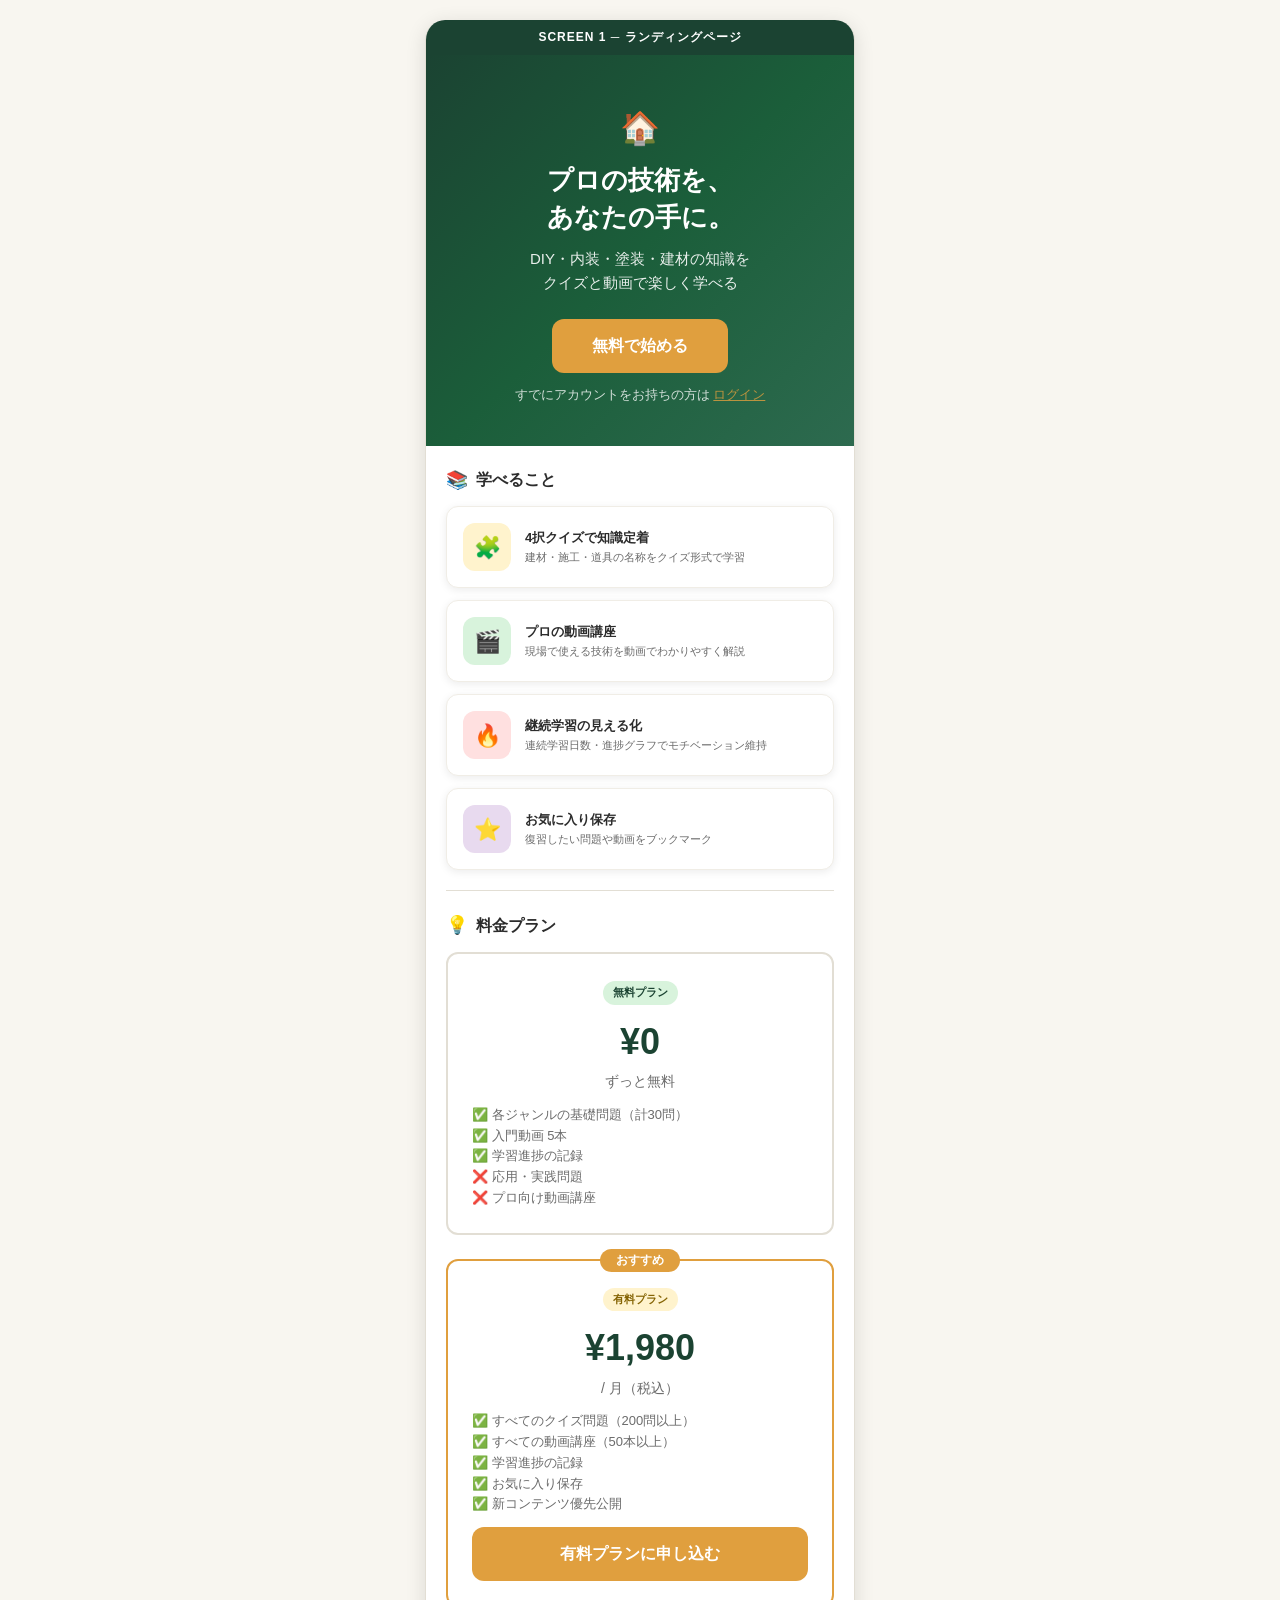
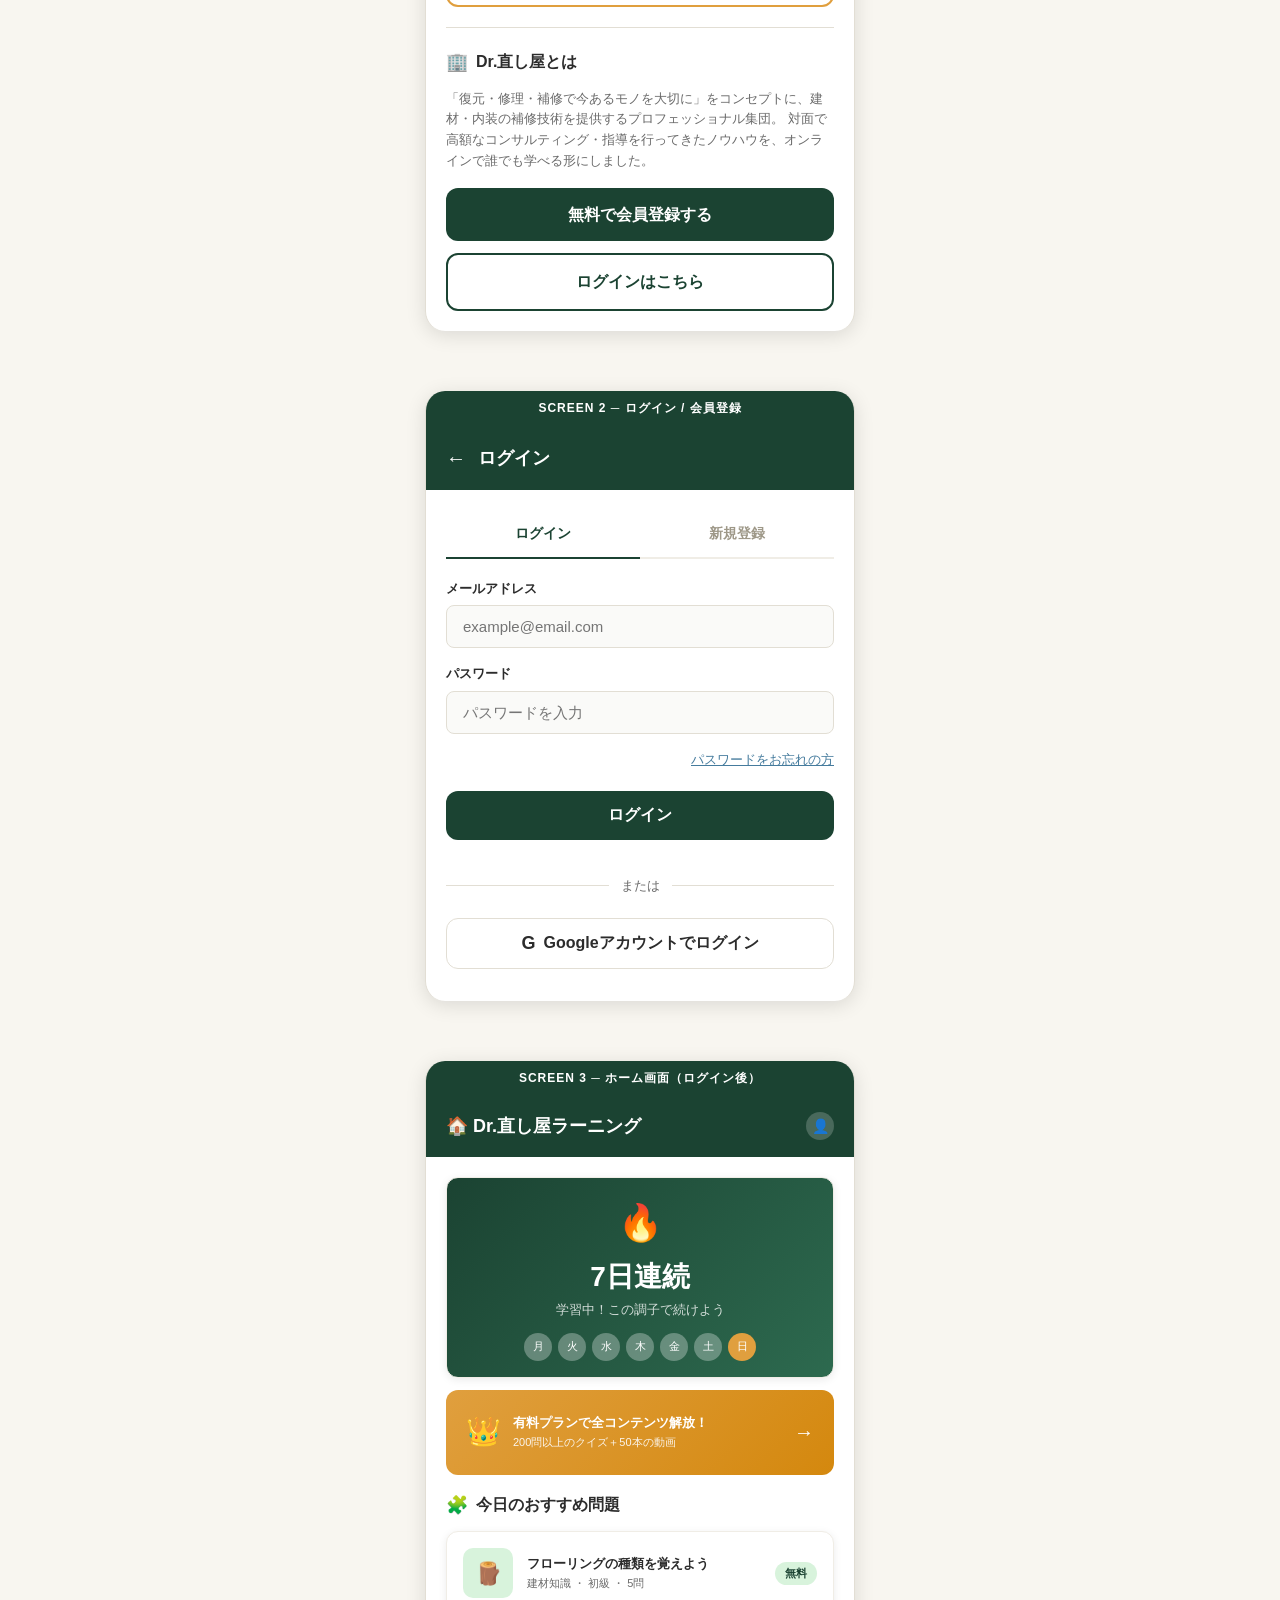
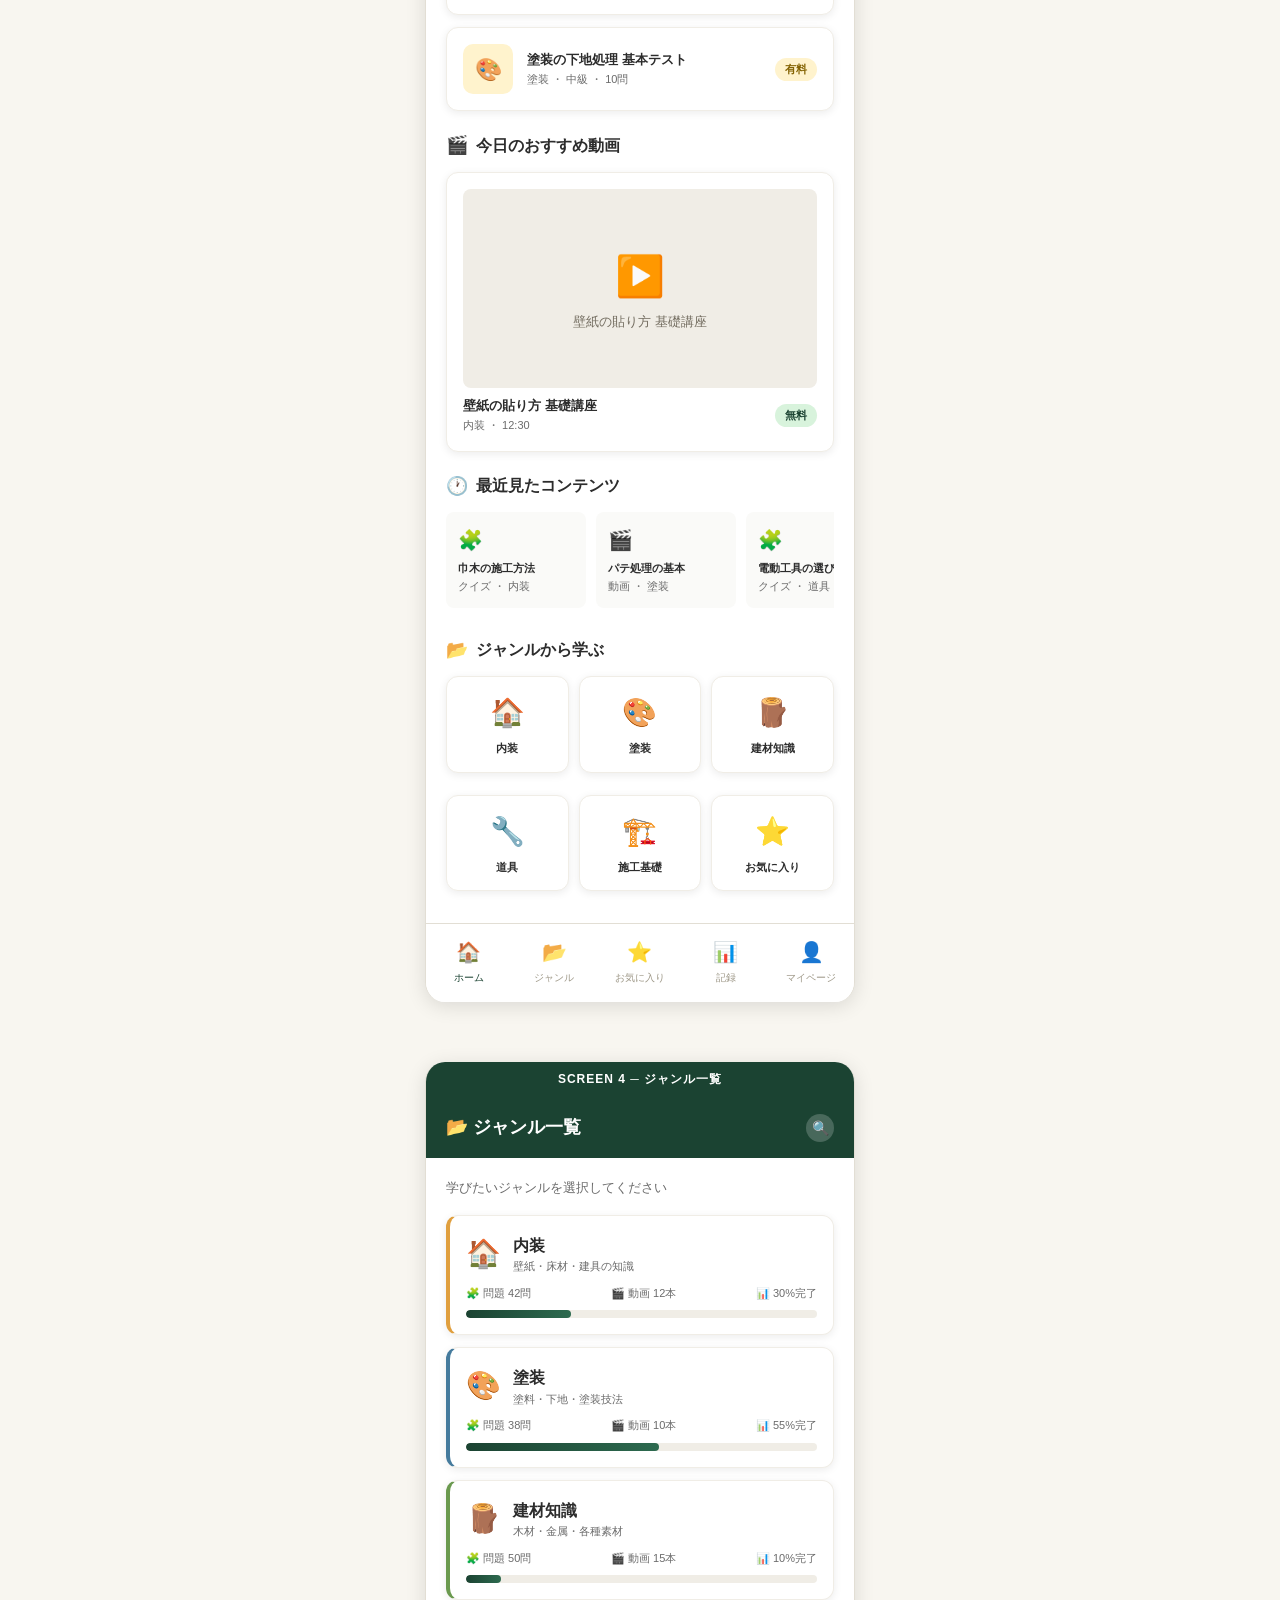
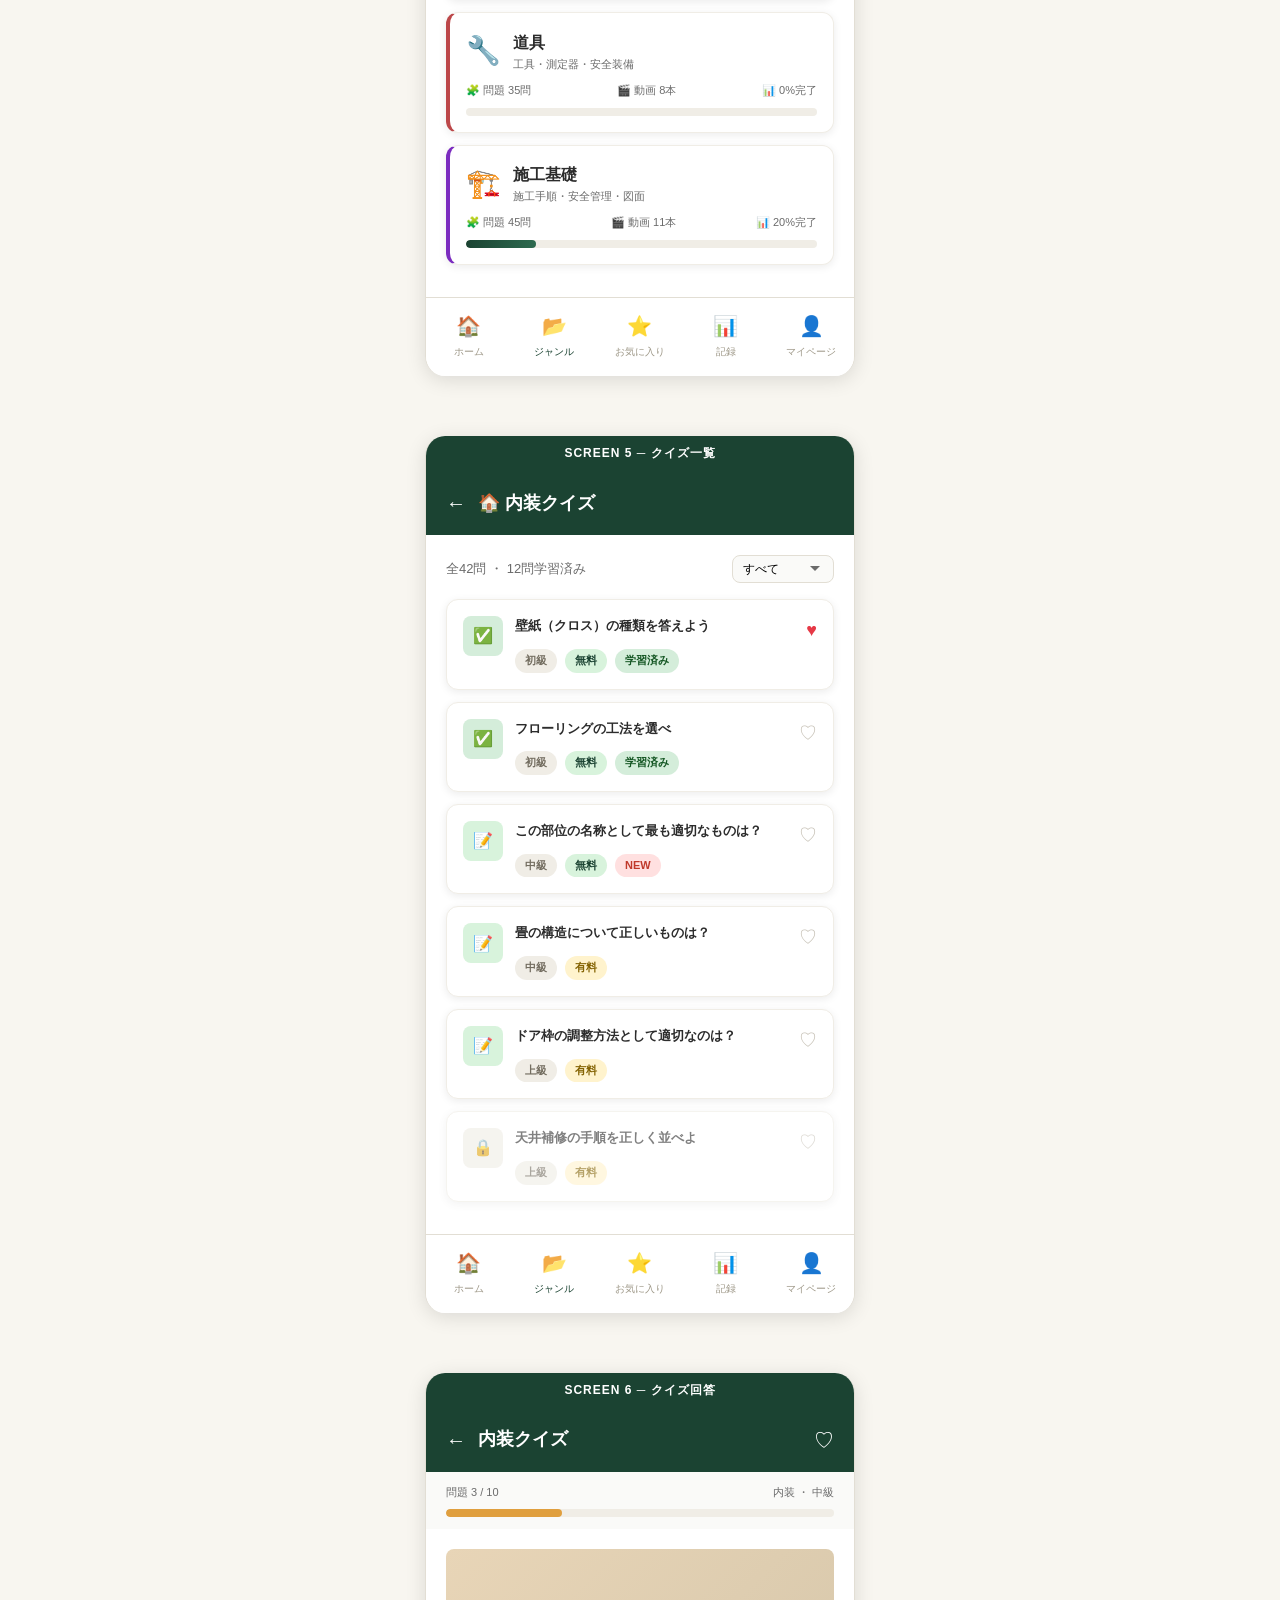
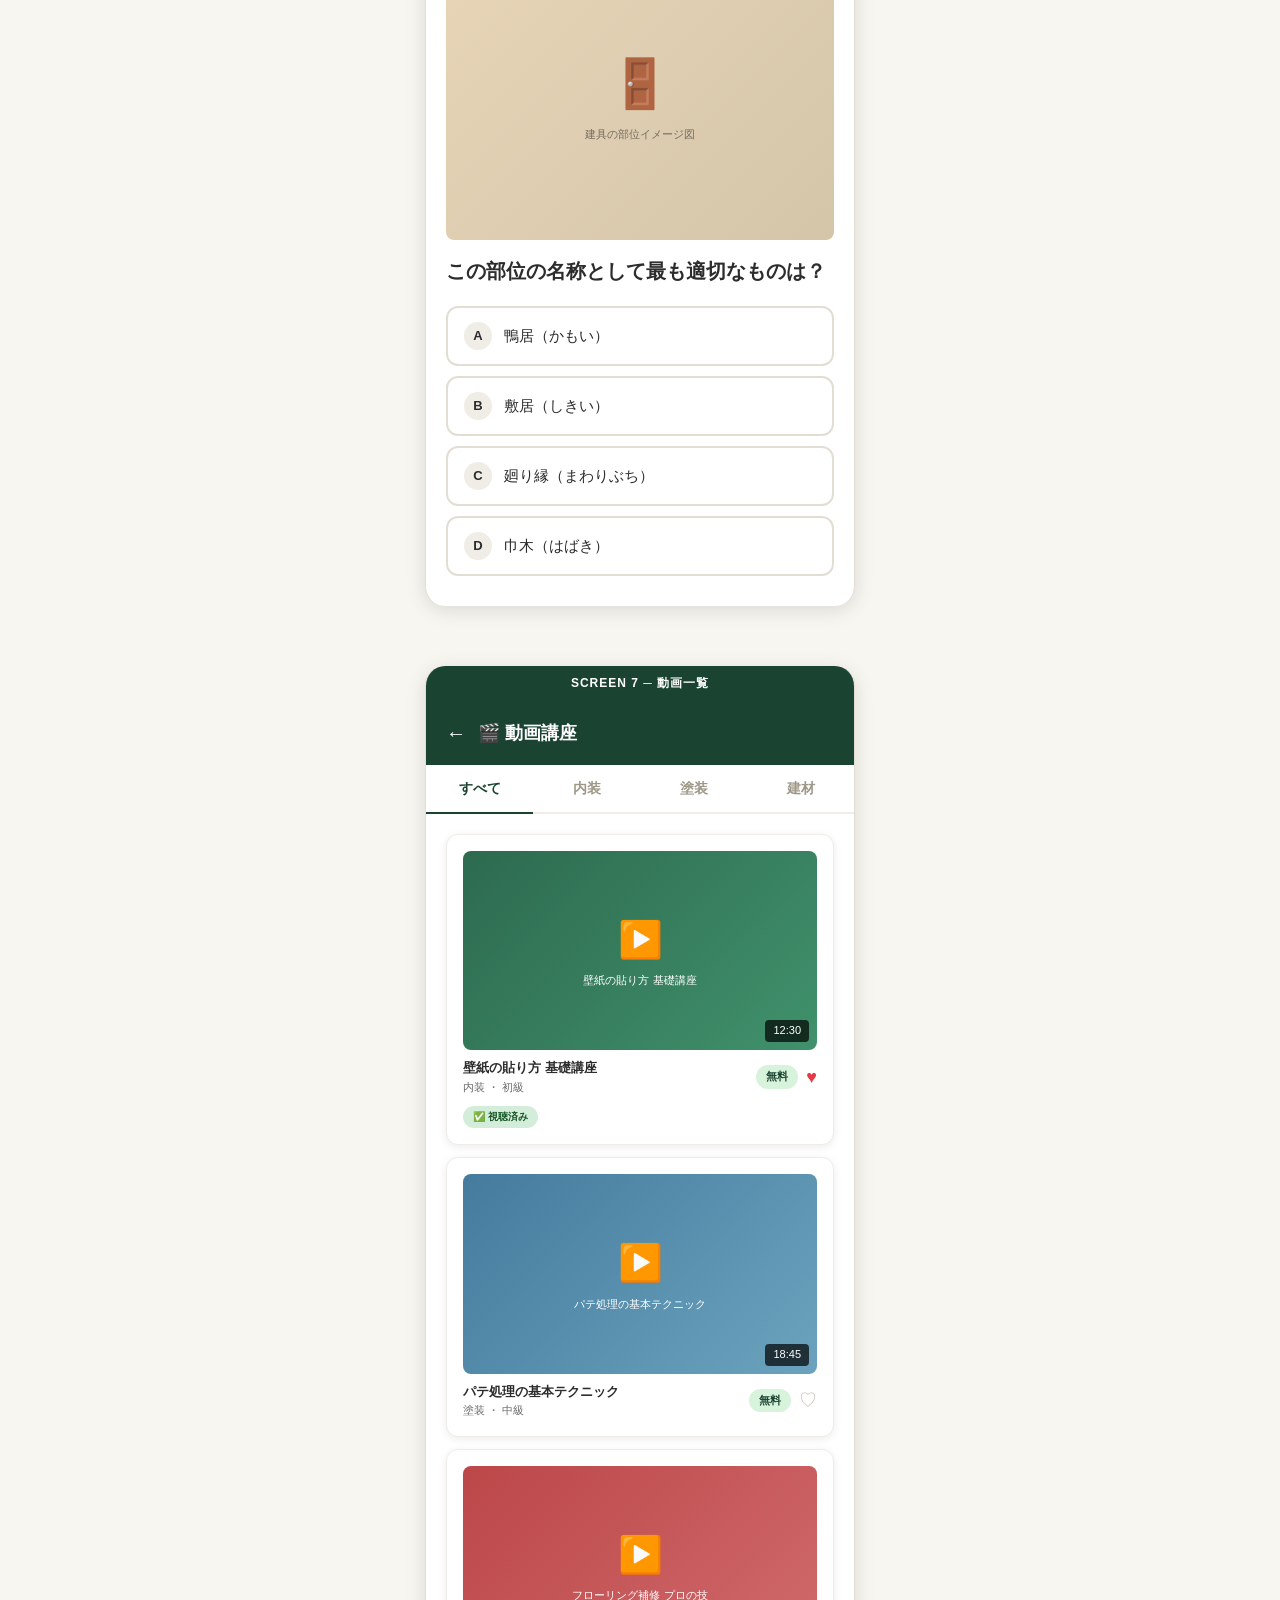
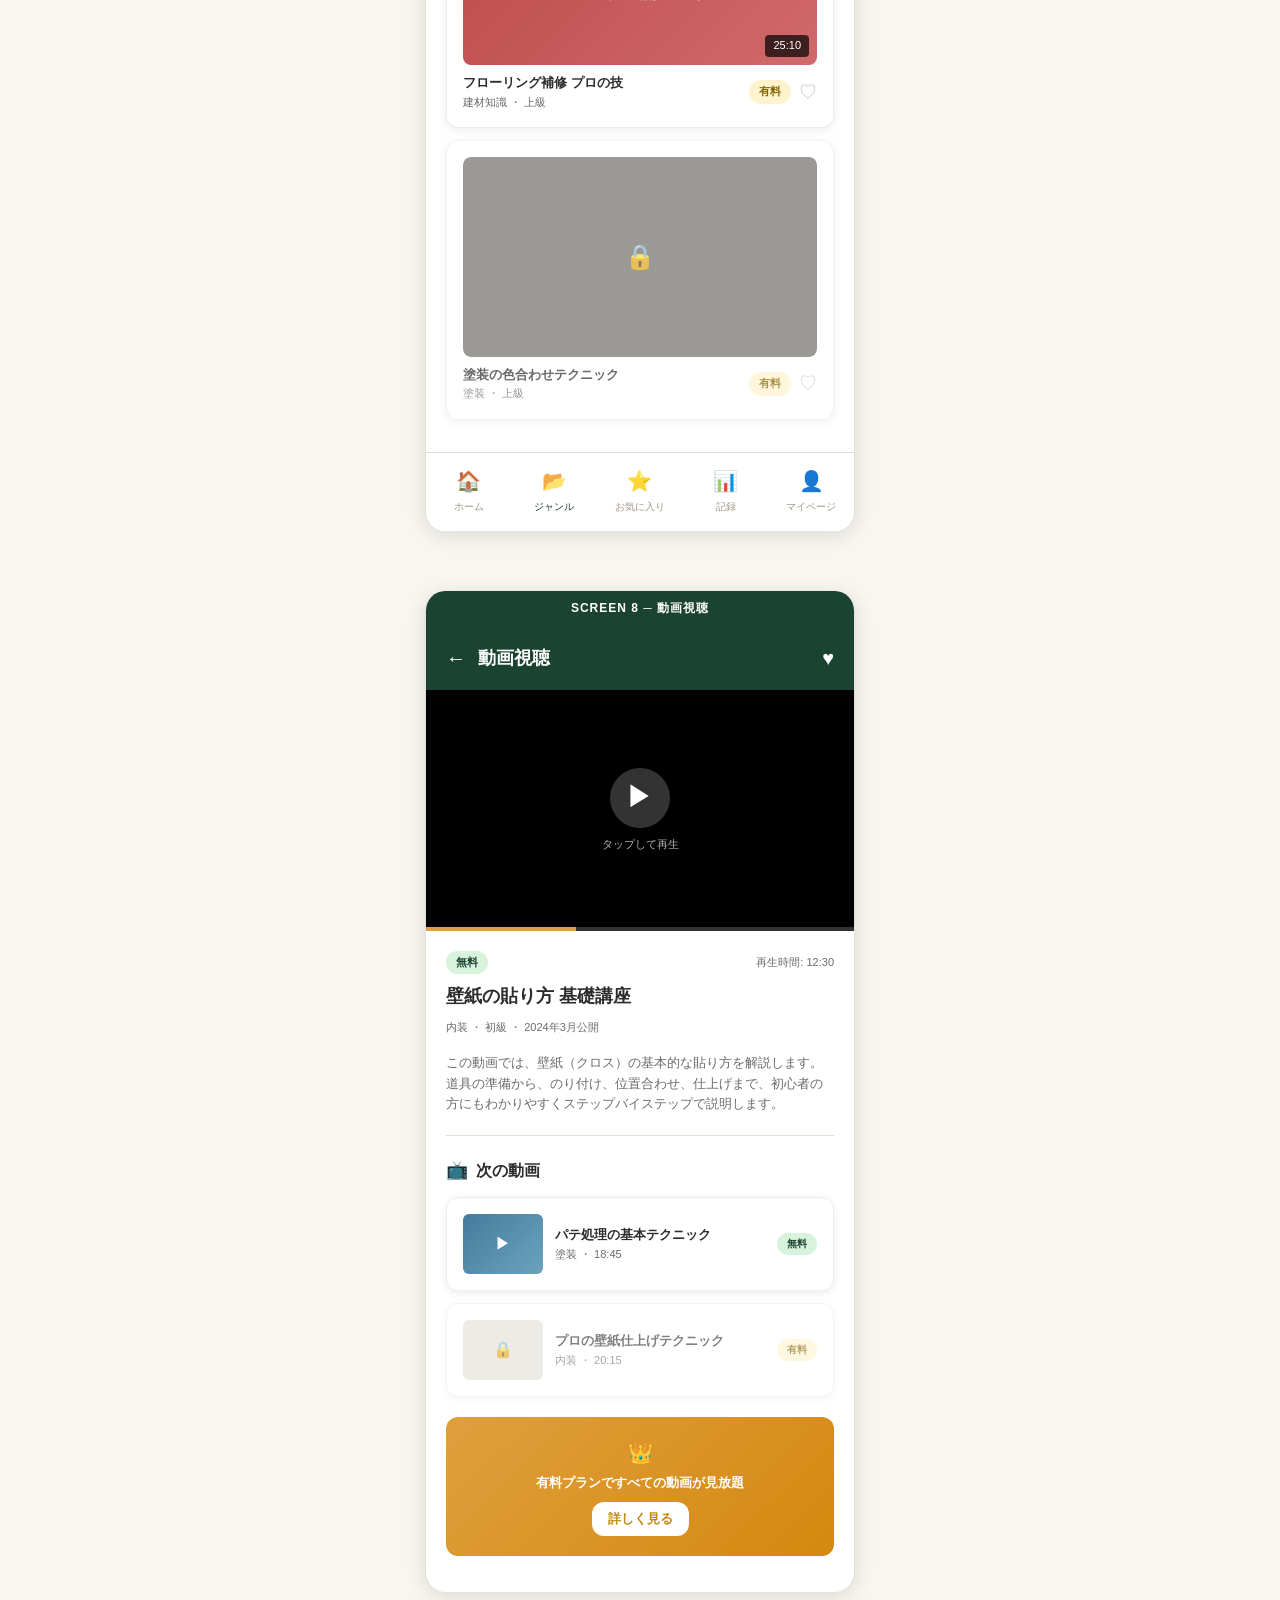
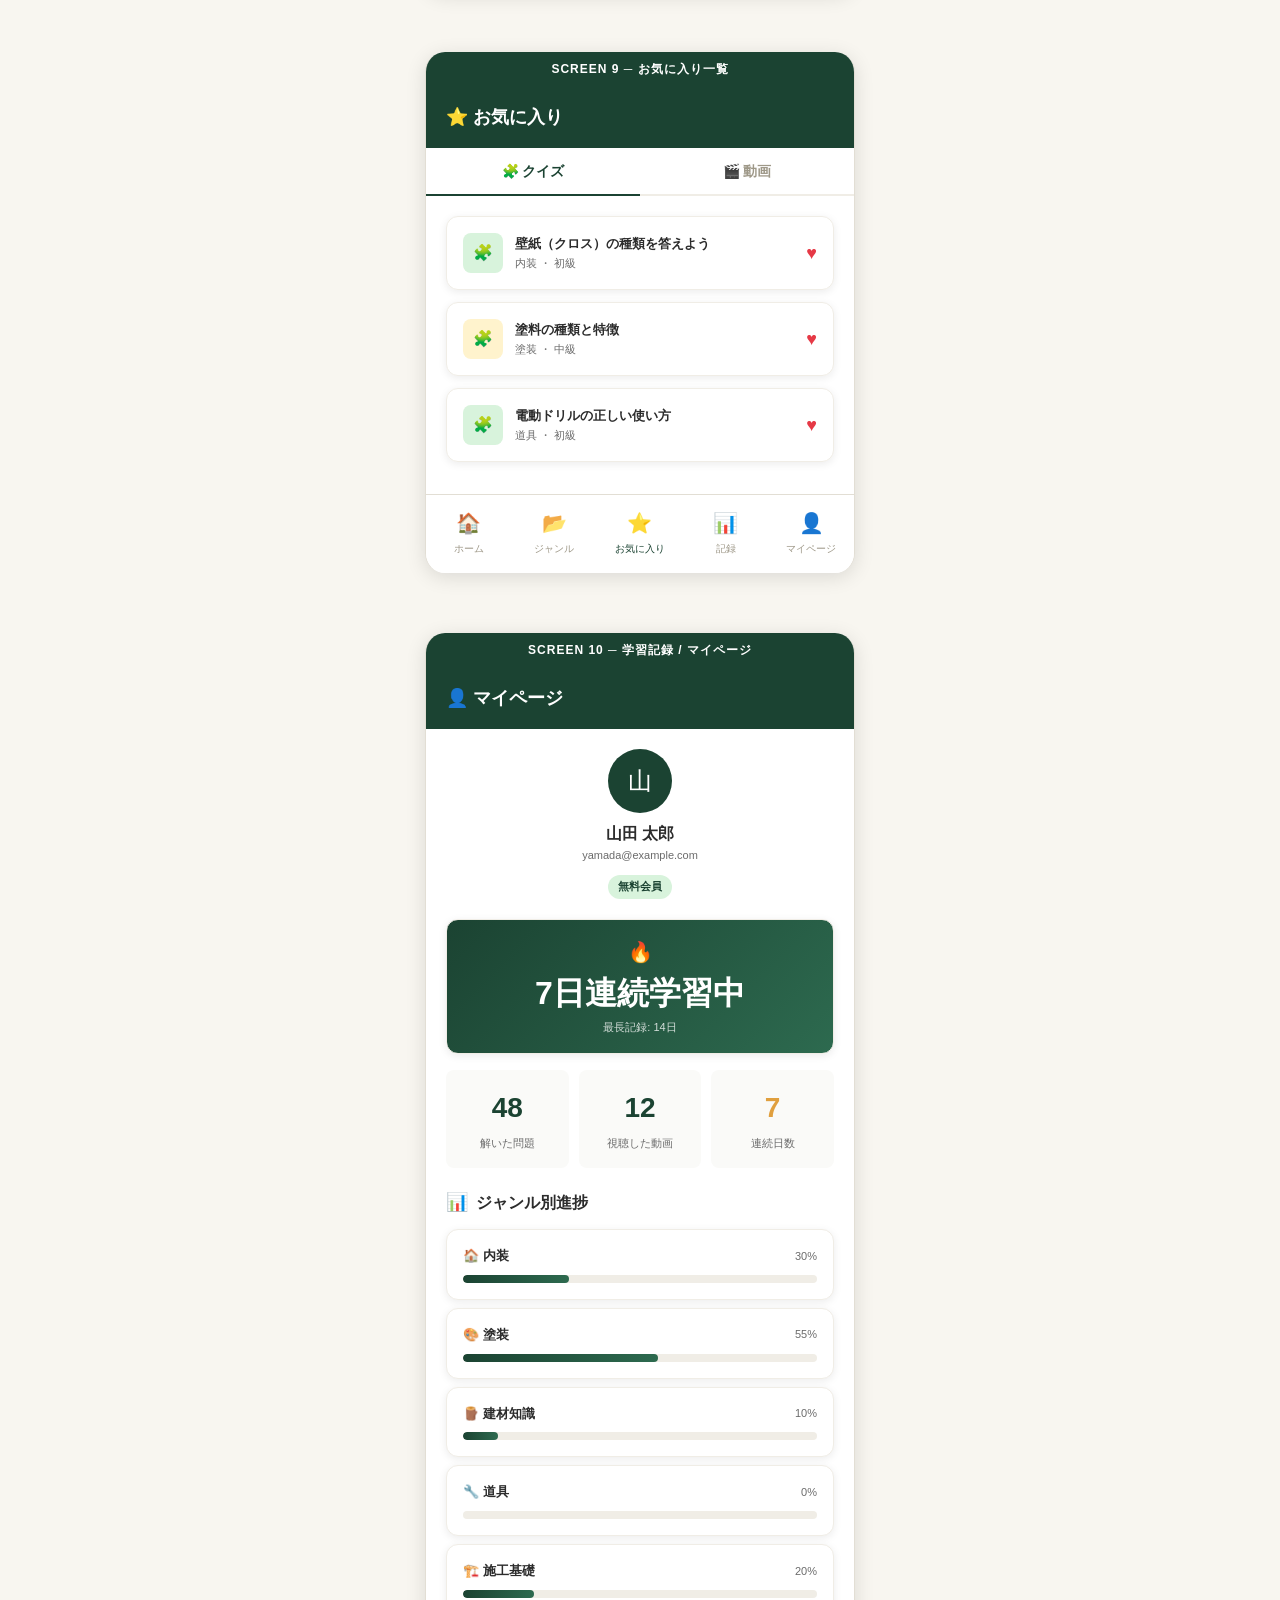
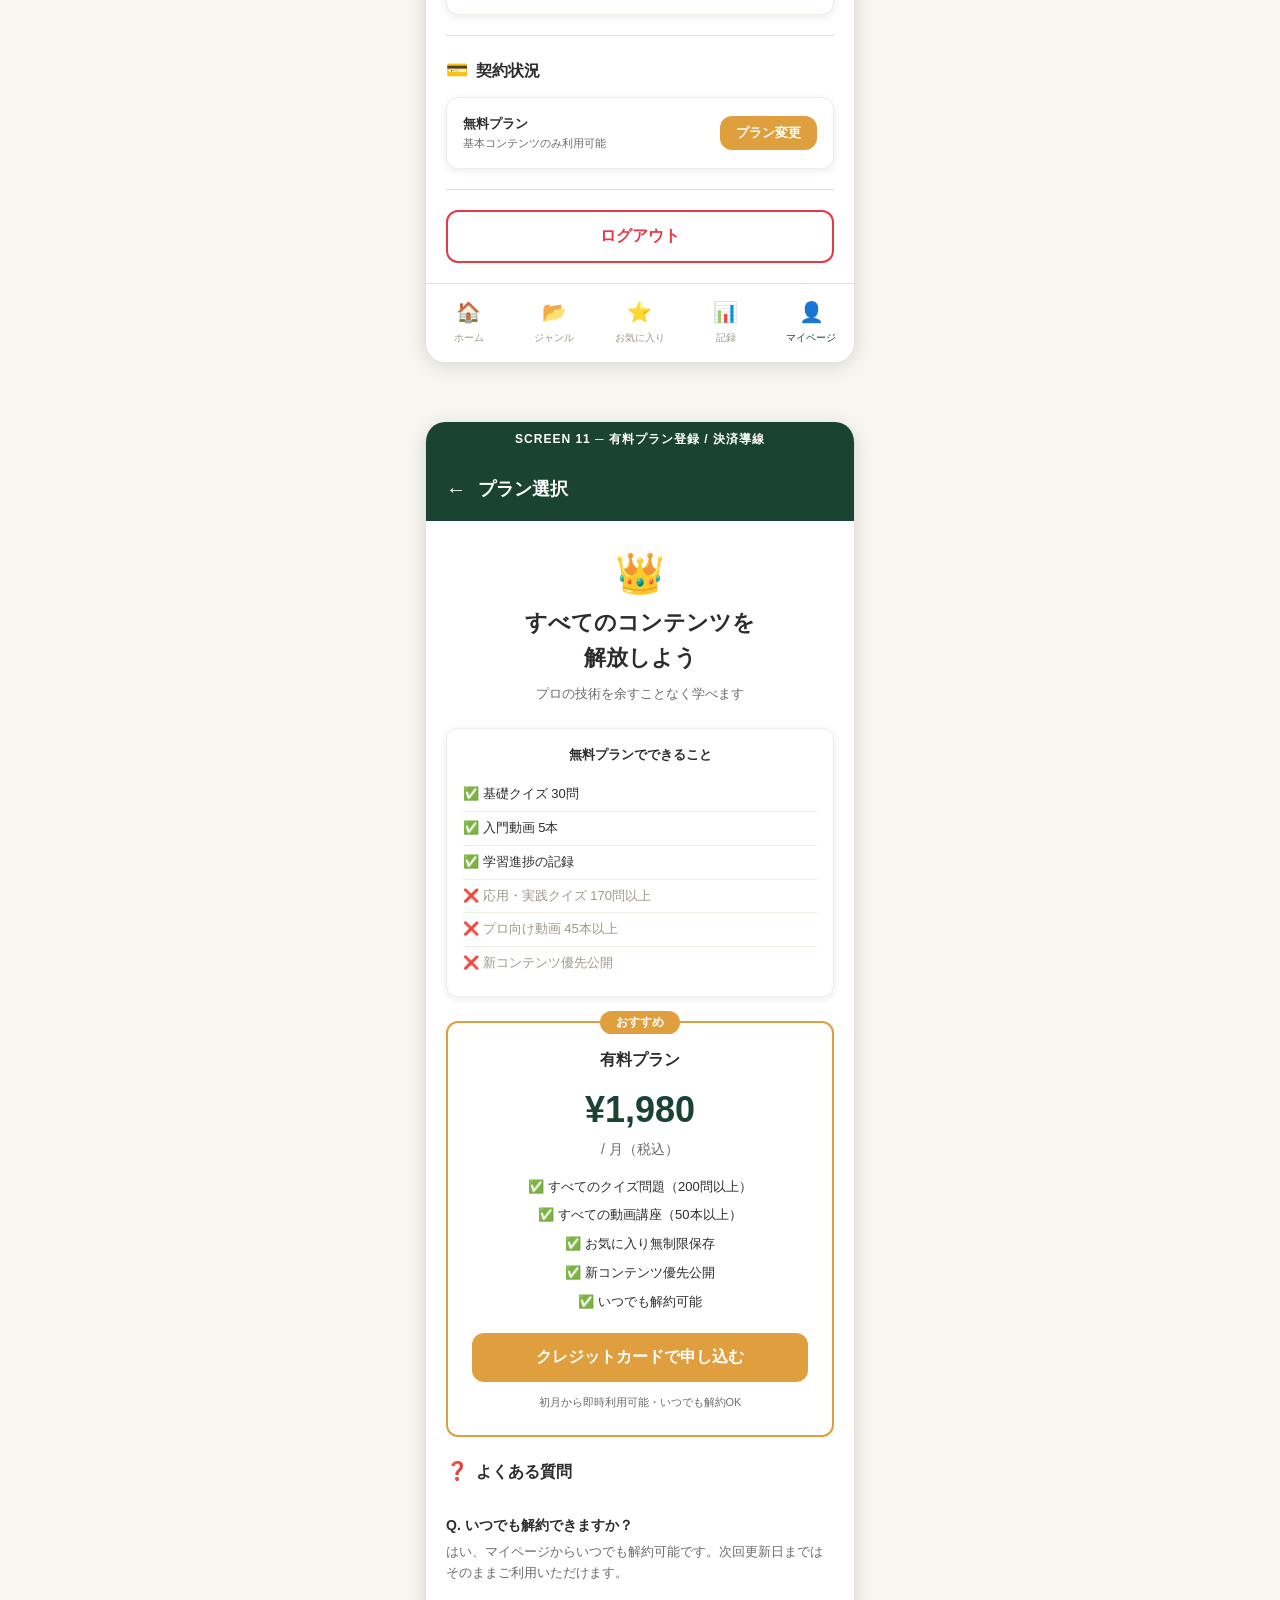
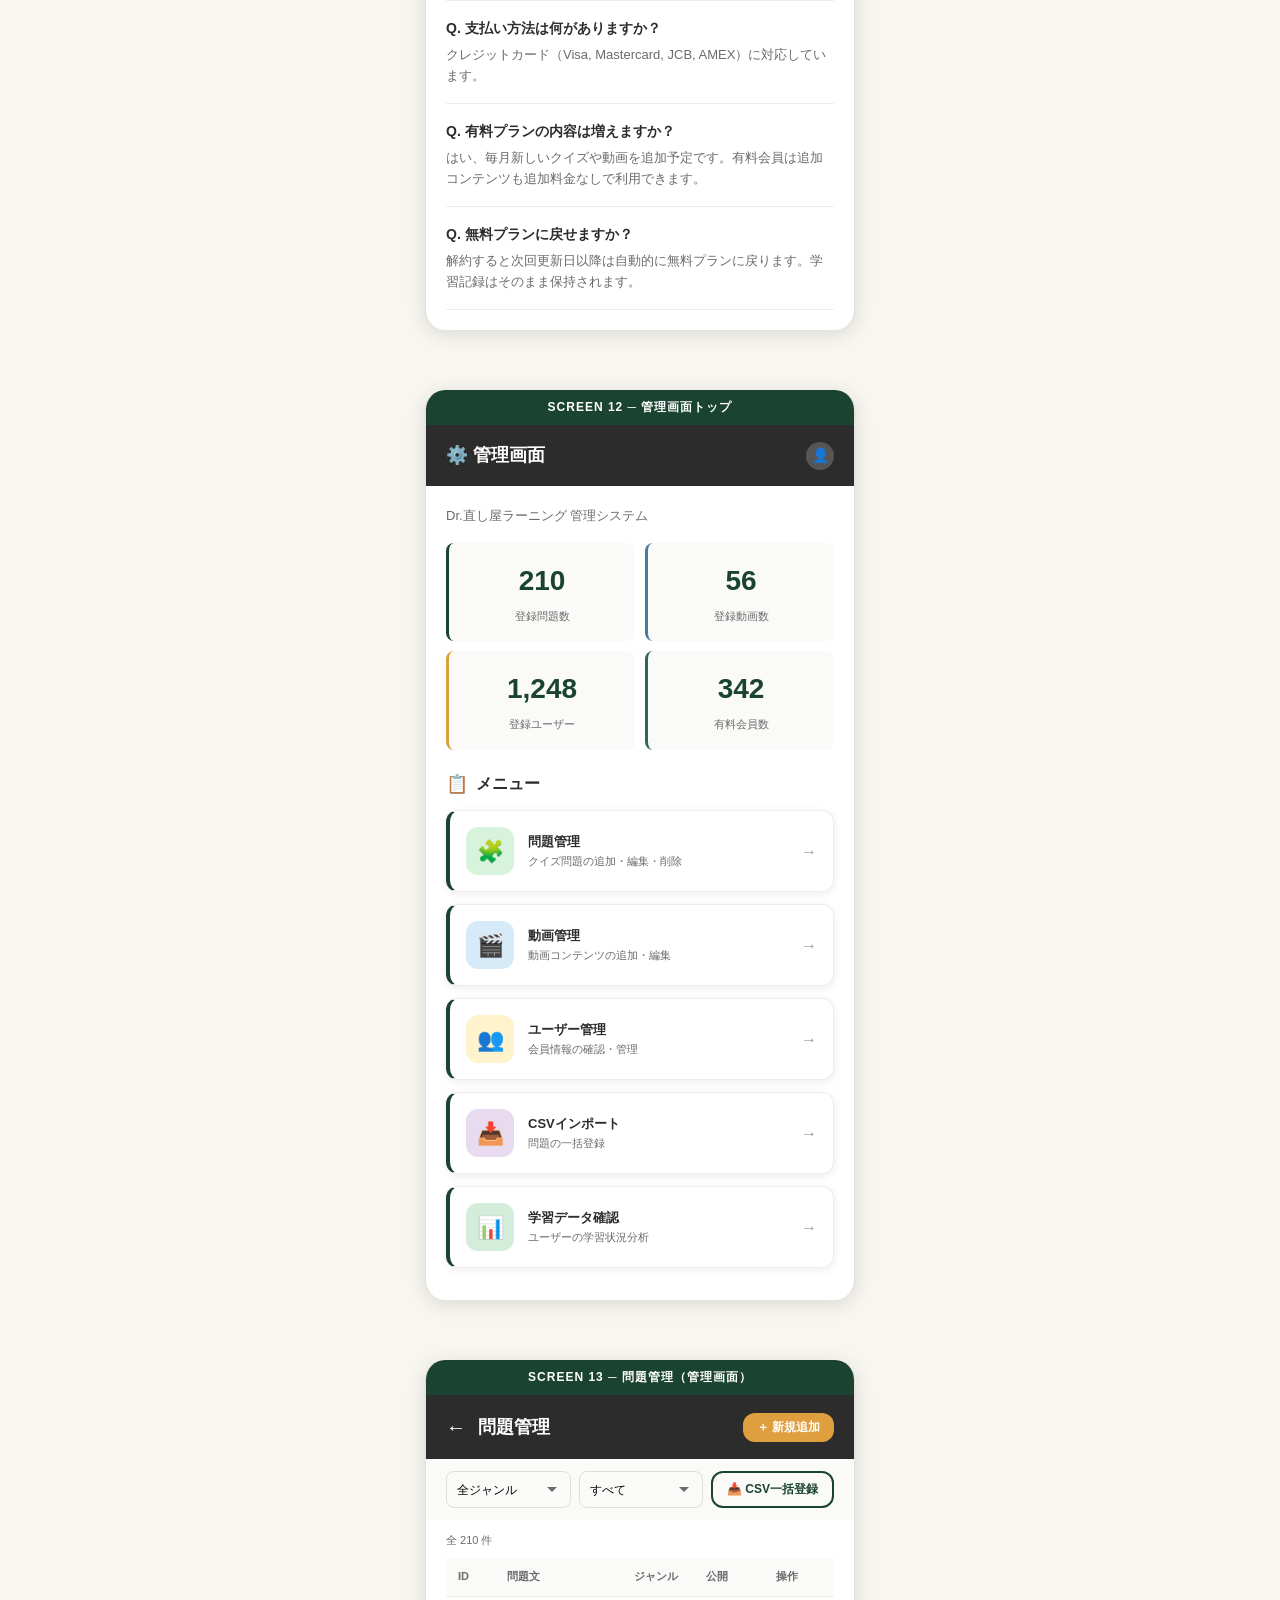
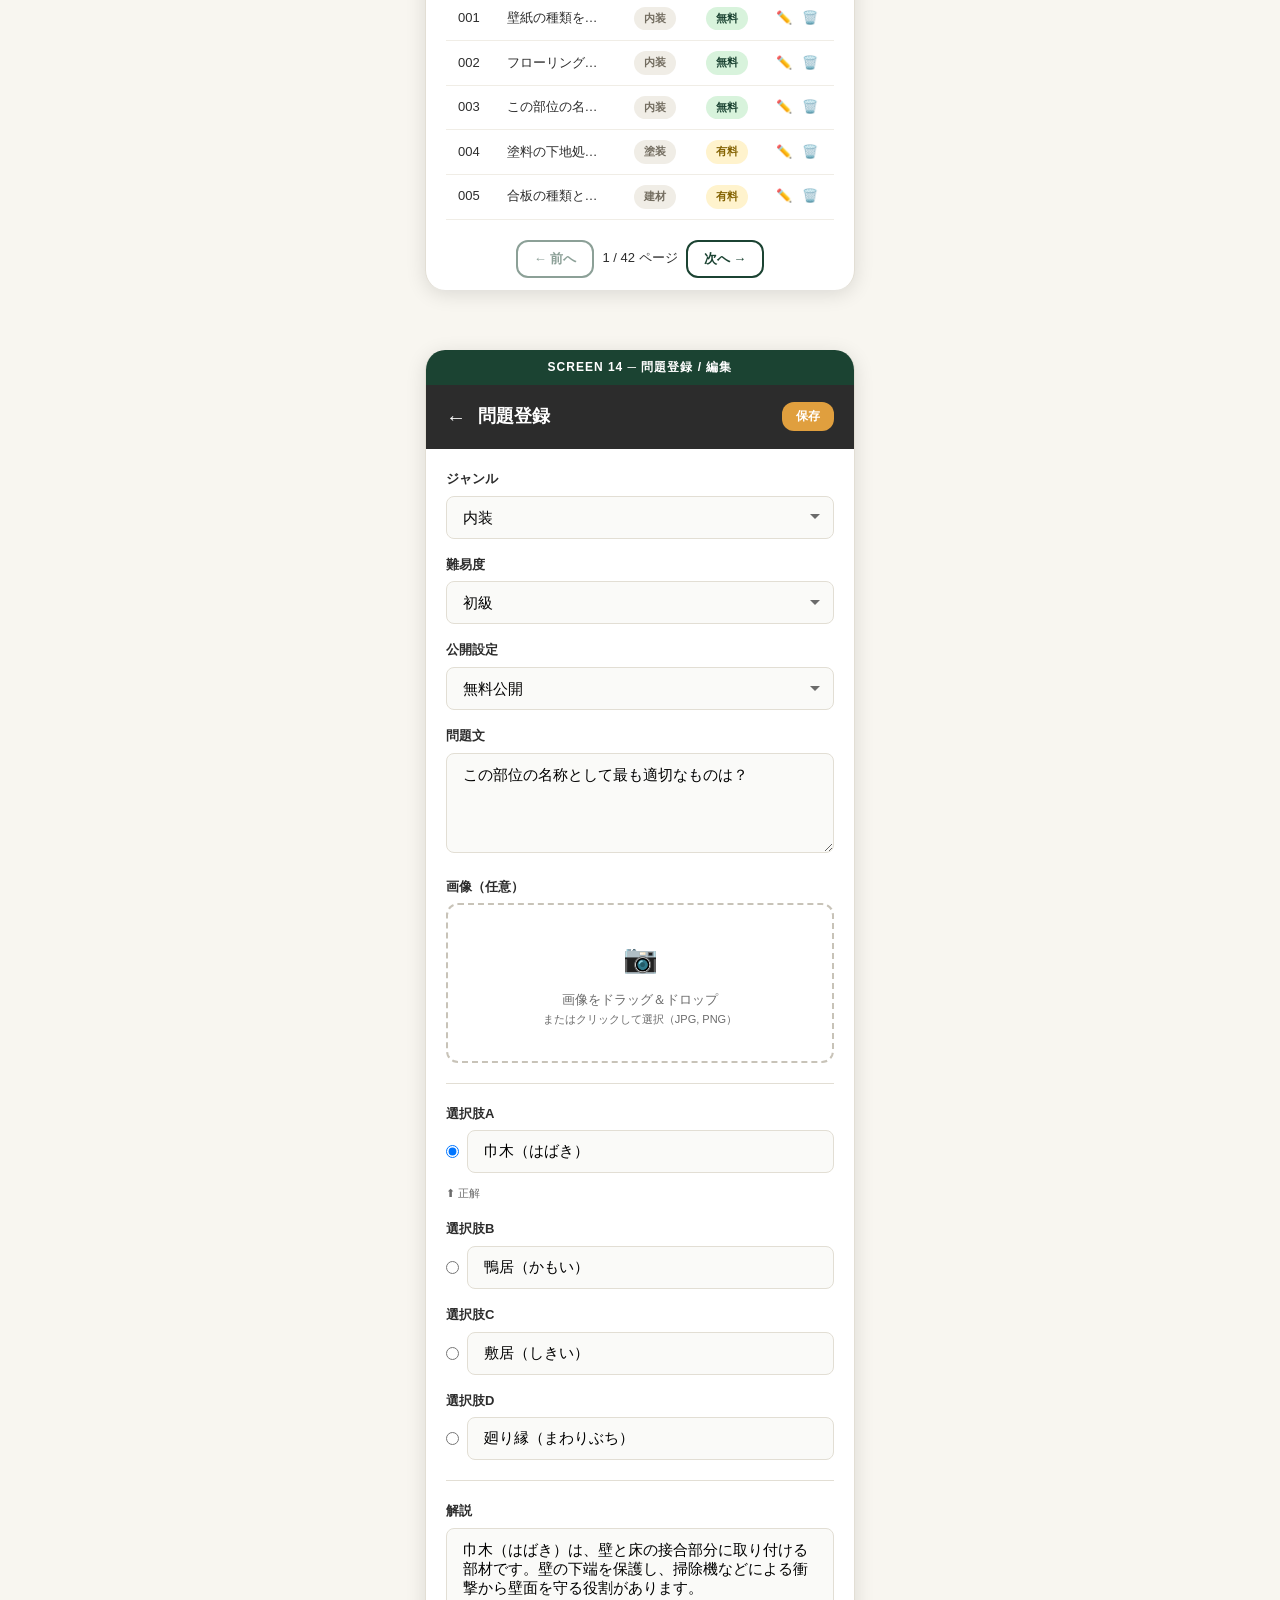
==== index.html @ 1ed95767 "Add Dr.直し屋 learning app HTML mock (15 screens) Includes landing page, auth, home, genre list, quiz l" ====
<!DOCTYPE html>
<html lang="ja">
<head>
<meta charset="UTF-8">
<meta name="viewport" content="width=device-width, initial-scale=1.0">
<title>Dr.直し屋 ラーニング - DIY・内装・建材のプロを目指す学習アプリ</title>
<style>
:root {
  --primary: #1B4332;
  --primary-light: #2D6A4F;
  --primary-pale: #D8F3DC;
  --accent: #E09F3E;
  --accent-dark: #C4880E;
  --bg: #F8F6F0;
  --white: #FFFFFF;
  --gray-50: #FAFAF8;
  --gray-100: #F0EDE6;
  --gray-200: #E2DED4;
  --gray-300: #C8C3B8;
  --gray-400: #9E9888;
  --gray-500: #736D60;
  --gray-600: #52503E;
  --text: #2C2C2C;
  --text-light: #6B6B6B;
  --danger: #E63946;
  --success: #2D6A4F;
  --info: #457B9D;
  --radius: 12px;
  --radius-sm: 8px;
  --shadow: 0 2px 8px rgba(0,0,0,0.08);
  --shadow-lg: 0 4px 20px rgba(0,0,0,0.12);
}
* { margin:0; padding:0; box-sizing:border-box; }
body { font-family: -apple-system, BlinkMacSystemFont, 'Segoe UI', 'Hiragino Sans', 'Noto Sans JP', sans-serif; background: var(--bg); color: var(--text); line-height: 1.6; }
.screen { max-width: 430px; margin: 0 auto 60px; background: var(--white); min-height: 100vh; position: relative; border-left: 1px solid var(--gray-200); border-right: 1px solid var(--gray-200); }
.screen-label { background: var(--primary); color: var(--white); text-align: center; padding: 8px; font-size: 12px; letter-spacing: 1px; font-weight: 600; position: sticky; top: 0; z-index: 100; }

/* Header */
.header { background: var(--primary); color: var(--white); padding: 16px 20px; display: flex; align-items: center; justify-content: space-between; }
.header h1 { font-size: 18px; font-weight: 700; }
.header-icon { width: 28px; height: 28px; background: rgba(255,255,255,0.2); border-radius: 50%; display: flex; align-items: center; justify-content: center; font-size: 14px; cursor: pointer; }
.header-back { font-size: 20px; cursor: pointer; margin-right: 12px; }
.header-left { display: flex; align-items: center; }

/* Bottom Nav */
.bottom-nav { display: flex; background: var(--white); border-top: 1px solid var(--gray-200); padding: 8px 0 12px; position: sticky; bottom: 0; z-index: 50; }
.bottom-nav-item { flex: 1; text-align: center; font-size: 10px; color: var(--gray-400); text-decoration: none; padding: 4px 0; }
.bottom-nav-item.active { color: var(--primary); }
.bottom-nav-item .nav-icon { font-size: 20px; display: block; margin-bottom: 2px; }

/* Buttons */
.btn { display: inline-flex; align-items: center; justify-content: center; padding: 14px 24px; border-radius: var(--radius); font-size: 16px; font-weight: 600; border: none; cursor: pointer; text-decoration: none; transition: all 0.2s; width: 100%; }
.btn-primary { background: var(--accent); color: var(--white); }
.btn-primary:hover { background: var(--accent-dark); }
.btn-secondary { background: var(--primary); color: var(--white); }
.btn-secondary:hover { background: var(--primary-light); }
.btn-outline { background: transparent; border: 2px solid var(--primary); color: var(--primary); }
.btn-outline:hover { background: var(--primary-pale); }
.btn-sm { padding: 8px 16px; font-size: 13px; }
.btn-google { background: var(--white); border: 1px solid var(--gray-200); color: var(--text); }
.btn-danger { background: var(--danger); color: var(--white); }

/* Cards */
.card { background: var(--white); border-radius: var(--radius); box-shadow: var(--shadow); padding: 16px; margin-bottom: 12px; border: 1px solid var(--gray-100); }
.card-hover { transition: transform 0.2s; cursor: pointer; }
.card-hover:hover { transform: translateY(-2px); box-shadow: var(--shadow-lg); }

/* Utilities */
.p-20 { padding: 20px; }
.px-20 { padding-left: 20px; padding-right: 20px; }
.py-12 { padding-top: 12px; padding-bottom: 12px; }
.mb-8 { margin-bottom: 8px; }
.mb-12 { margin-bottom: 12px; }
.mb-16 { margin-bottom: 16px; }
.mb-20 { margin-bottom: 20px; }
.mb-24 { margin-bottom: 24px; }
.mt-12 { margin-top: 12px; }
.mt-20 { margin-top: 20px; }
.flex { display: flex; }
.flex-between { display: flex; justify-content: space-between; align-items: center; }
.flex-center { display: flex; align-items: center; justify-content: center; }
.gap-8 { gap: 8px; }
.gap-12 { gap: 12px; }
.text-sm { font-size: 13px; }
.text-xs { font-size: 11px; }
.text-lg { font-size: 20px; }
.text-xl { font-size: 24px; }
.text-2xl { font-size: 32px; }
.text-center { text-align: center; }
.text-light { color: var(--text-light); }
.text-accent { color: var(--accent); }
.text-primary { color: var(--primary); }
.text-white { color: var(--white); }
.text-danger { color: var(--danger); }
.font-bold { font-weight: 700; }
.w-full { width: 100%; }
.rounded { border-radius: var(--radius); }

/* Tags */
.tag { display: inline-block; padding: 3px 10px; border-radius: 20px; font-size: 11px; font-weight: 600; }
.tag-free { background: var(--primary-pale); color: var(--primary); }
.tag-premium { background: #FFF3CD; color: #856404; }
.tag-done { background: #D4EDDA; color: #155724; }
.tag-new { background: #FFE0E0; color: #C0392B; }
.tag-difficulty { background: var(--gray-100); color: var(--gray-500); }

/* Progress Bar */
.progress-bar { height: 8px; background: var(--gray-100); border-radius: 4px; overflow: hidden; }
.progress-fill { height: 100%; border-radius: 4px; background: linear-gradient(90deg, var(--primary), var(--primary-light)); transition: width 0.3s; }
.progress-accent .progress-fill { background: linear-gradient(90deg, var(--accent), var(--accent-dark)); }

/* Input */
.input-group { margin-bottom: 16px; }
.input-group label { display: block; font-size: 13px; font-weight: 600; margin-bottom: 6px; color: var(--text); }
.input-field { width: 100%; padding: 12px 16px; border: 1px solid var(--gray-200); border-radius: var(--radius-sm); font-size: 15px; outline: none; transition: border 0.2s; background: var(--gray-50); }
.input-field:focus { border-color: var(--primary); background: var(--white); }
select.input-field { appearance: none; background-image: url("data:image/svg+xml,%3Csvg xmlns='http://www.w3.org/2000/svg' width='12' height='12' viewBox='0 0 12 12'%3E%3Cpath fill='%236B6B6B' d='M6 8L1 3h10z'/%3E%3C/svg%3E"); background-repeat: no-repeat; background-position: right 12px center; }
textarea.input-field { resize: vertical; min-height: 100px; }

/* Tabs */
.tabs { display: flex; border-bottom: 2px solid var(--gray-100); }
.tab { flex: 1; text-align: center; padding: 12px; font-size: 14px; font-weight: 600; color: var(--gray-400); cursor: pointer; border-bottom: 2px solid transparent; margin-bottom: -2px; transition: all 0.2s; }
.tab.active { color: var(--primary); border-bottom-color: var(--primary); }

/* Streak */
.streak-badge { display: inline-flex; align-items: center; gap: 6px; background: linear-gradient(135deg, #FF6B35, #E09F3E); color: var(--white); padding: 8px 16px; border-radius: 20px; font-weight: 700; font-size: 14px; }

/* Divider */
.divider { height: 1px; background: var(--gray-200); margin: 20px 0; }
.divider-text { text-align: center; position: relative; margin: 20px 0; }
.divider-text::before { content: ''; position: absolute; left: 0; top: 50%; width: 100%; height: 1px; background: var(--gray-200); }
.divider-text span { background: var(--white); padding: 0 12px; position: relative; color: var(--text-light); font-size: 13px; }

/* Banner */
.banner { background: linear-gradient(135deg, var(--primary), var(--primary-light)); color: var(--white); border-radius: var(--radius); padding: 20px; margin-bottom: 16px; }
.banner-accent { background: linear-gradient(135deg, var(--accent), #D4880E); }

/* Hero */
.hero { background: linear-gradient(135deg, var(--primary) 0%, #1B5E3A 50%, var(--primary-light) 100%); color: var(--white); padding: 48px 24px 40px; text-align: center; }
.hero h2 { font-size: 26px; line-height: 1.4; margin-bottom: 12px; }
.hero p { font-size: 15px; opacity: 0.9; margin-bottom: 24px; }

/* Thumbnail */
.thumb { width: 100%; aspect-ratio: 16/9; background: var(--gray-100); border-radius: var(--radius-sm); display: flex; align-items: center; justify-content: center; color: var(--gray-400); font-size: 32px; overflow: hidden; position: relative; }
.thumb-sm { width: 80px; height: 60px; flex-shrink: 0; aspect-ratio: auto; border-radius: 6px; }

/* Lock overlay */
.lock-overlay { position: absolute; inset: 0; background: rgba(0,0,0,0.5); display: flex; align-items: center; justify-content: center; color: white; font-size: 24px; border-radius: var(--radius-sm); }

/* Admin */
.admin-header { background: #2C2C2C; }
.admin-card { border-left: 4px solid var(--primary); }

/* Table */
.table-wrap { overflow-x: auto; }
table { width: 100%; border-collapse: collapse; font-size: 13px; }
th, td { padding: 10px 12px; text-align: left; border-bottom: 1px solid var(--gray-100); }
th { background: var(--gray-50); font-weight: 600; color: var(--text-light); font-size: 11px; text-transform: uppercase; }

/* Quiz Option */
.quiz-option { padding: 14px 16px; border: 2px solid var(--gray-200); border-radius: var(--radius); margin-bottom: 10px; cursor: pointer; transition: all 0.2s; font-size: 15px; display: flex; align-items: center; gap: 12px; }
.quiz-option:hover { border-color: var(--primary); background: var(--primary-pale); }
.quiz-option.selected { border-color: var(--primary); background: var(--primary-pale); }
.quiz-option.correct { border-color: var(--success); background: #D4EDDA; }
.quiz-option.wrong { border-color: var(--danger); background: #FFE0E0; }
.quiz-num { width: 28px; height: 28px; border-radius: 50%; background: var(--gray-100); display: flex; align-items: center; justify-content: center; font-weight: 700; font-size: 13px; flex-shrink: 0; }

/* Upload area */
.upload-area { border: 2px dashed var(--gray-300); border-radius: var(--radius); padding: 32px; text-align: center; color: var(--text-light); cursor: pointer; transition: all 0.2s; }
.upload-area:hover { border-color: var(--primary); background: var(--primary-pale); }

/* FAQ */
.faq-item { border-bottom: 1px solid var(--gray-100); padding: 16px 0; }
.faq-q { font-weight: 600; font-size: 14px; margin-bottom: 6px; }
.faq-a { font-size: 13px; color: var(--text-light); }

/* Favorite icon */
.fav-icon { color: var(--gray-300); cursor: pointer; font-size: 18px; }
.fav-icon.active { color: var(--danger); }

/* Stat card */
.stat-card { text-align: center; padding: 16px 12px; background: var(--gray-50); border-radius: var(--radius-sm); }
.stat-num { font-size: 28px; font-weight: 700; color: var(--primary); }
.stat-label { font-size: 11px; color: var(--text-light); margin-top: 4px; }

/* Feature icon */
.feature-icon { width: 48px; height: 48px; border-radius: 12px; display: flex; align-items: center; justify-content: center; font-size: 22px; flex-shrink: 0; }

/* Section title */
.section-title { font-size: 16px; font-weight: 700; margin-bottom: 12px; display: flex; align-items: center; gap: 8px; }
.section-title .icon { font-size: 18px; }

/* Pricing */
.price-card { border: 2px solid var(--gray-200); border-radius: var(--radius); padding: 24px; text-align: center; }
.price-card.recommended { border-color: var(--accent); position: relative; }
.price-card.recommended::before { content: 'おすすめ'; position: absolute; top: -12px; left: 50%; transform: translateX(-50%); background: var(--accent); color: white; padding: 2px 16px; border-radius: 12px; font-size: 12px; font-weight: 600; }
.price-amount { font-size: 36px; font-weight: 700; color: var(--primary); }
.price-period { font-size: 14px; color: var(--text-light); }

/* Calendar streak */
.streak-calendar { display: grid; grid-template-columns: repeat(7, 1fr); gap: 6px; }
.streak-day { aspect-ratio: 1; border-radius: 50%; display: flex; align-items: center; justify-content: center; font-size: 11px; }
.streak-day.done { background: var(--primary); color: var(--white); }
.streak-day.today { background: var(--accent); color: var(--white); }
.streak-day.empty { background: var(--gray-100); color: var(--gray-400); }

/* Genre card colors */
.genre-interior { border-left: 4px solid #E09F3E; }
.genre-paint { border-left: 4px solid #457B9D; }
.genre-material { border-left: 4px solid #6A994E; }
.genre-tools { border-left: 4px solid #BC4749; }
.genre-basic { border-left: 4px solid #7B2CBF; }

/* Result animation */
.result-correct { animation: popIn 0.3s ease; }
.result-wrong { animation: shake 0.3s ease; }
@keyframes popIn { 0% { transform: scale(0.8); opacity: 0; } 100% { transform: scale(1); opacity: 1; } }
@keyframes shake { 0%,100% { transform: translateX(0); } 25% { transform: translateX(-5px); } 75% { transform: translateX(5px); } }

/* Responsive */
@media (min-width: 768px) {
  .screen { margin: 20px auto 60px; border-radius: 20px; overflow: hidden; box-shadow: var(--shadow-lg); min-height: auto; }
}
</style>
</head>
<body>

<!-- ============================================ -->
<!-- SCREEN 1: ランディングページ -->
<!-- ============================================ -->
<section class="screen" id="screen-landing">
<div class="screen-label">SCREEN 1 ─ ランディングページ</div>

<div class="hero">
  <div style="font-size: 32px; margin-bottom: 8px;">🏠</div>
  <h2>プロの技術を、<br>あなたの手に。</h2>
  <p>DIY・内装・塗装・建材の知識を<br>クイズと動画で楽しく学べる</p>
  <a class="btn btn-primary" style="width: auto; display: inline-flex; padding: 14px 40px;">無料で始める</a>
  <div style="margin-top: 12px; font-size: 13px; opacity: 0.8;">すでにアカウントをお持ちの方は <a href="#" style="color: var(--accent); text-decoration: underline;">ログイン</a></div>
</div>

<div class="p-20">
  <!-- Features -->
  <div class="section-title"><span class="icon">📚</span> 学べること</div>
  <div class="card card-hover" style="display: flex; gap: 14px; align-items: center;">
    <div class="feature-icon" style="background: #FFF3CD;">🧩</div>
    <div><div class="font-bold text-sm">4択クイズで知識定着</div><div class="text-xs text-light">建材・施工・道具の名称をクイズ形式で学習</div></div>
  </div>
  <div class="card card-hover" style="display: flex; gap: 14px; align-items: center;">
    <div class="feature-icon" style="background: #D8F3DC;">🎬</div>
    <div><div class="font-bold text-sm">プロの動画講座</div><div class="text-xs text-light">現場で使える技術を動画でわかりやすく解説</div></div>
  </div>
  <div class="card card-hover" style="display: flex; gap: 14px; align-items: center;">
    <div class="feature-icon" style="background: #FFE0E0;">🔥</div>
    <div><div class="font-bold text-sm">継続学習の見える化</div><div class="text-xs text-light">連続学習日数・進捗グラフでモチベーション維持</div></div>
  </div>
  <div class="card card-hover" style="display: flex; gap: 14px; align-items: center;">
    <div class="feature-icon" style="background: #E8DAEF;">⭐</div>
    <div><div class="font-bold text-sm">お気に入り保存</div><div class="text-xs text-light">復習したい問題や動画をブックマーク</div></div>
  </div>

  <div class="divider"></div>

  <!-- Plans -->
  <div class="section-title"><span class="icon">💡</span> 料金プラン</div>

  <div class="price-card mb-16">
    <div class="tag tag-free mb-8">無料プラン</div>
    <div class="price-amount">¥0</div>
    <div class="price-period mb-12">ずっと無料</div>
    <div class="text-sm text-light" style="text-align: left;">
      ✅ 各ジャンルの基礎問題（計30問）<br>
      ✅ 入門動画 5本<br>
      ✅ 学習進捗の記録<br>
      ❌ 応用・実践問題<br>
      ❌ プロ向け動画講座
    </div>
  </div>

  <div class="price-card recommended mb-16" style="margin-top: 24px;">
    <div class="tag tag-premium mb-8">有料プラン</div>
    <div class="price-amount">¥1,980</div>
    <div class="price-period mb-12">/ 月（税込）</div>
    <div class="text-sm text-light" style="text-align: left;">
      ✅ すべてのクイズ問題（200問以上）<br>
      ✅ すべての動画講座（50本以上）<br>
      ✅ 学習進捗の記録<br>
      ✅ お気に入り保存<br>
      ✅ 新コンテンツ優先公開
    </div>
    <a class="btn btn-primary mt-12">有料プランに申し込む</a>
  </div>

  <div class="divider"></div>

  <!-- About -->
  <div class="section-title"><span class="icon">🏢</span> Dr.直し屋とは</div>
  <p class="text-sm text-light mb-16">
    「復元・修理・補修で今あるモノを大切に」をコンセプトに、建材・内装の補修技術を提供するプロフェッショナル集団。
    対面で高額なコンサルティング・指導を行ってきたノウハウを、オンラインで誰でも学べる形にしました。
  </p>

  <a class="btn btn-secondary mb-12">無料で会員登録する</a>
  <a class="btn btn-outline">ログインはこちら</a>
</div>
</section>

<!-- ============================================ -->
<!-- SCREEN 2: 会員登録 / ログイン画面 -->
<!-- ============================================ -->
<section class="screen" id="screen-auth">
<div class="screen-label">SCREEN 2 ─ ログイン / 会員登録</div>

<div class="header">
  <div class="header-left">
    <span class="header-back">←</span>
    <h1>ログイン</h1>
  </div>
</div>

<div class="p-20">
  <!-- Tabs -->
  <div class="tabs mb-20">
    <div class="tab active" onclick="switchAuthTab('login')">ログイン</div>
    <div class="tab" onclick="switchAuthTab('register')">新規登録</div>
  </div>

  <div id="auth-login">
    <div class="input-group">
      <label>メールアドレス</label>
      <input type="email" class="input-field" placeholder="example@email.com">
    </div>
    <div class="input-group">
      <label>パスワード</label>
      <input type="password" class="input-field" placeholder="パスワードを入力">
    </div>
    <div class="text-sm text-light mb-20" style="text-align: right;"><a href="#" style="color: var(--info);">パスワードをお忘れの方</a></div>
    <button class="btn btn-secondary mb-12">ログイン</button>

    <div class="divider-text"><span>または</span></div>

    <button class="btn btn-google mb-12">
      <span style="margin-right: 8px; font-size: 18px;">G</span> Googleアカウントでログイン
    </button>
  </div>

  <div id="auth-register" style="display: none;">
    <div class="input-group">
      <label>お名前</label>
      <input type="text" class="input-field" placeholder="山田 太郎">
    </div>
    <div class="input-group">
      <label>メールアドレス</label>
      <input type="email" class="input-field" placeholder="example@email.com">
    </div>
    <div class="input-group">
      <label>パスワード</label>
      <input type="password" class="input-field" placeholder="8文字以上で設定">
    </div>
    <div class="input-group">
      <label>パスワード（確認）</label>
      <input type="password" class="input-field" placeholder="もう一度入力">
    </div>
    <button class="btn btn-secondary mb-12">無料で会員登録</button>

    <div class="divider-text"><span>または</span></div>

    <button class="btn btn-google mb-12">
      <span style="margin-right: 8px; font-size: 18px;">G</span> Googleアカウントで登録
    </button>

    <p class="text-xs text-light text-center mt-12">
      登録により<a href="#" style="color: var(--info);">利用規約</a>と<a href="#" style="color: var(--info);">プライバシーポリシー</a>に同意したものとみなされます。
    </p>
  </div>
</div>
</section>

<!-- ============================================ -->
<!-- SCREEN 3: ホーム画面（ログイン後） -->
<!-- ============================================ -->
<section class="screen" id="screen-home">
<div class="screen-label">SCREEN 3 ─ ホーム画面（ログイン後）</div>

<div class="header">
  <h1>🏠 Dr.直し屋ラーニング</h1>
  <div class="header-icon">👤</div>
</div>

<div class="p-20">
  <!-- Streak -->
  <div class="card" style="background: linear-gradient(135deg, #1B4332, #2D6A4F); color: white; text-align: center;">
    <div style="font-size: 36px; margin-bottom: 4px;">🔥</div>
    <div style="font-size: 28px; font-weight: 700;">7日連続</div>
    <div style="font-size: 13px; opacity: 0.8;">学習中！この調子で続けよう</div>
    <div style="display: flex; justify-content: center; gap: 6px; margin-top: 12px;">
      <span style="width: 28px; height: 28px; border-radius: 50%; background: rgba(255,255,255,0.3); display: flex; align-items: center; justify-content: center; font-size: 11px;">月</span>
      <span style="width: 28px; height: 28px; border-radius: 50%; background: rgba(255,255,255,0.3); display: flex; align-items: center; justify-content: center; font-size: 11px;">火</span>
      <span style="width: 28px; height: 28px; border-radius: 50%; background: rgba(255,255,255,0.3); display: flex; align-items: center; justify-content: center; font-size: 11px;">水</span>
      <span style="width: 28px; height: 28px; border-radius: 50%; background: rgba(255,255,255,0.3); display: flex; align-items: center; justify-content: center; font-size: 11px;">木</span>
      <span style="width: 28px; height: 28px; border-radius: 50%; background: rgba(255,255,255,0.3); display: flex; align-items: center; justify-content: center; font-size: 11px;">金</span>
      <span style="width: 28px; height: 28px; border-radius: 50%; background: rgba(255,255,255,0.3); display: flex; align-items: center; justify-content: center; font-size: 11px;">土</span>
      <span style="width: 28px; height: 28px; border-radius: 50%; background: var(--accent); display: flex; align-items: center; justify-content: center; font-size: 11px;">日</span>
    </div>
  </div>

  <!-- Upgrade Banner (for free users) -->
  <div class="banner banner-accent" style="display: flex; align-items: center; gap: 12px;">
    <div style="font-size: 28px;">👑</div>
    <div style="flex: 1;">
      <div class="font-bold text-sm">有料プランで全コンテンツ解放！</div>
      <div class="text-xs" style="opacity: 0.9;">200問以上のクイズ＋50本の動画</div>
    </div>
    <div style="font-size: 20px;">→</div>
  </div>

  <!-- Today's Recommended -->
  <div class="section-title"><span class="icon">🧩</span> 今日のおすすめ問題</div>
  <div class="card card-hover" style="display: flex; gap: 14px; align-items: center;">
    <div style="width: 50px; height: 50px; background: var(--primary-pale); border-radius: 10px; display: flex; align-items: center; justify-content: center; font-size: 22px;">🪵</div>
    <div style="flex: 1;">
      <div class="font-bold text-sm">フローリングの種類を覚えよう</div>
      <div class="text-xs text-light">建材知識 ・ 初級 ・ 5問</div>
    </div>
    <span class="tag tag-free">無料</span>
  </div>
  <div class="card card-hover" style="display: flex; gap: 14px; align-items: center;">
    <div style="width: 50px; height: 50px; background: #FFF3CD; border-radius: 10px; display: flex; align-items: center; justify-content: center; font-size: 22px;">🎨</div>
    <div style="flex: 1;">
      <div class="font-bold text-sm">塗装の下地処理 基本テスト</div>
      <div class="text-xs text-light">塗装 ・ 中級 ・ 10問</div>
    </div>
    <span class="tag tag-premium">有料</span>
  </div>

  <!-- Today's Video -->
  <div class="section-title mt-20"><span class="icon">🎬</span> 今日のおすすめ動画</div>
  <div class="card card-hover">
    <div class="thumb mb-8">
      <div style="text-align: center;">
        <div style="font-size: 40px;">▶️</div>
        <div class="text-sm" style="margin-top: 4px; color: var(--gray-500);">壁紙の貼り方 基礎講座</div>
      </div>
    </div>
    <div class="flex-between">
      <div>
        <div class="font-bold text-sm">壁紙の貼り方 基礎講座</div>
        <div class="text-xs text-light">内装 ・ 12:30</div>
      </div>
      <span class="tag tag-free">無料</span>
    </div>
  </div>

  <!-- Recently Viewed -->
  <div class="section-title mt-20"><span class="icon">🕐</span> 最近見たコンテンツ</div>
  <div style="display: flex; gap: 10px; overflow-x: auto; padding-bottom: 8px;">
    <div style="min-width: 140px; background: var(--gray-50); border-radius: var(--radius-sm); padding: 12px;">
      <div style="font-size: 20px; margin-bottom: 4px;">🧩</div>
      <div class="text-xs font-bold">巾木の施工方法</div>
      <div class="text-xs text-light">クイズ ・ 内装</div>
    </div>
    <div style="min-width: 140px; background: var(--gray-50); border-radius: var(--radius-sm); padding: 12px;">
      <div style="font-size: 20px; margin-bottom: 4px;">🎬</div>
      <div class="text-xs font-bold">パテ処理の基本</div>
      <div class="text-xs text-light">動画 ・ 塗装</div>
    </div>
    <div style="min-width: 140px; background: var(--gray-50); border-radius: var(--radius-sm); padding: 12px;">
      <div style="font-size: 20px; margin-bottom: 4px;">🧩</div>
      <div class="text-xs font-bold">電動工具の選び方</div>
      <div class="text-xs text-light">クイズ ・ 道具</div>
    </div>
  </div>

  <!-- Genre shortcut -->
  <div class="section-title mt-20"><span class="icon">📂</span> ジャンルから学ぶ</div>
  <div style="display: grid; grid-template-columns: repeat(3, 1fr); gap: 10px;">
    <div class="card card-hover text-center" style="padding: 14px 8px;">
      <div style="font-size: 28px;">🏠</div>
      <div class="text-xs font-bold" style="margin-top: 4px;">内装</div>
    </div>
    <div class="card card-hover text-center" style="padding: 14px 8px;">
      <div style="font-size: 28px;">🎨</div>
      <div class="text-xs font-bold" style="margin-top: 4px;">塗装</div>
    </div>
    <div class="card card-hover text-center" style="padding: 14px 8px;">
      <div style="font-size: 28px;">🪵</div>
      <div class="text-xs font-bold" style="margin-top: 4px;">建材知識</div>
    </div>
    <div class="card card-hover text-center" style="padding: 14px 8px;">
      <div style="font-size: 28px;">🔧</div>
      <div class="text-xs font-bold" style="margin-top: 4px;">道具</div>
    </div>
    <div class="card card-hover text-center" style="padding: 14px 8px;">
      <div style="font-size: 28px;">🏗️</div>
      <div class="text-xs font-bold" style="margin-top: 4px;">施工基礎</div>
    </div>
    <div class="card card-hover text-center" style="padding: 14px 8px;">
      <div style="font-size: 28px;">⭐</div>
      <div class="text-xs font-bold" style="margin-top: 4px;">お気に入り</div>
    </div>
  </div>
</div>

<!-- Bottom Nav -->
<div class="bottom-nav">
  <a class="bottom-nav-item active"><span class="nav-icon">🏠</span>ホーム</a>
  <a class="bottom-nav-item"><span class="nav-icon">📂</span>ジャンル</a>
  <a class="bottom-nav-item"><span class="nav-icon">⭐</span>お気に入り</a>
  <a class="bottom-nav-item"><span class="nav-icon">📊</span>記録</a>
  <a class="bottom-nav-item"><span class="nav-icon">👤</span>マイページ</a>
</div>
</section>

<!-- ============================================ -->
<!-- SCREEN 4: ジャンル一覧画面 -->
<!-- ============================================ -->
<section class="screen" id="screen-genres">
<div class="screen-label">SCREEN 4 ─ ジャンル一覧</div>

<div class="header">
  <h1>📂 ジャンル一覧</h1>
  <div class="header-icon">🔍</div>
</div>

<div class="p-20">
  <p class="text-sm text-light mb-16">学びたいジャンルを選択してください</p>

  <div class="card card-hover genre-interior">
    <div class="flex-between mb-8">
      <div class="flex gap-12" style="align-items: center;">
        <div style="font-size: 28px;">🏠</div>
        <div>
          <div class="font-bold">内装</div>
          <div class="text-xs text-light">壁紙・床材・建具の知識</div>
        </div>
      </div>
    </div>
    <div class="flex-between text-xs text-light mb-8">
      <span>🧩 問題 42問</span>
      <span>🎬 動画 12本</span>
      <span>📊 30%完了</span>
    </div>
    <div class="progress-bar"><div class="progress-fill" style="width: 30%;"></div></div>
  </div>

  <div class="card card-hover genre-paint">
    <div class="flex-between mb-8">
      <div class="flex gap-12" style="align-items: center;">
        <div style="font-size: 28px;">🎨</div>
        <div>
          <div class="font-bold">塗装</div>
          <div class="text-xs text-light">塗料・下地・塗装技法</div>
        </div>
      </div>
    </div>
    <div class="flex-between text-xs text-light mb-8">
      <span>🧩 問題 38問</span>
      <span>🎬 動画 10本</span>
      <span>📊 55%完了</span>
    </div>
    <div class="progress-bar"><div class="progress-fill" style="width: 55%;"></div></div>
  </div>

  <div class="card card-hover genre-material">
    <div class="flex-between mb-8">
      <div class="flex gap-12" style="align-items: center;">
        <div style="font-size: 28px;">🪵</div>
        <div>
          <div class="font-bold">建材知識</div>
          <div class="text-xs text-light">木材・金属・各種素材</div>
        </div>
      </div>
    </div>
    <div class="flex-between text-xs text-light mb-8">
      <span>🧩 問題 50問</span>
      <span>🎬 動画 15本</span>
      <span>📊 10%完了</span>
    </div>
    <div class="progress-bar"><div class="progress-fill" style="width: 10%;"></div></div>
  </div>

  <div class="card card-hover genre-tools">
    <div class="flex-between mb-8">
      <div class="flex gap-12" style="align-items: center;">
        <div style="font-size: 28px;">🔧</div>
        <div>
          <div class="font-bold">道具</div>
          <div class="text-xs text-light">工具・測定器・安全装備</div>
        </div>
      </div>
    </div>
    <div class="flex-between text-xs text-light mb-8">
      <span>🧩 問題 35問</span>
      <span>🎬 動画 8本</span>
      <span>📊 0%完了</span>
    </div>
    <div class="progress-bar"><div class="progress-fill" style="width: 0%;"></div></div>
  </div>

  <div class="card card-hover genre-basic">
    <div class="flex-between mb-8">
      <div class="flex gap-12" style="align-items: center;">
        <div style="font-size: 28px;">🏗️</div>
        <div>
          <div class="font-bold">施工基礎</div>
          <div class="text-xs text-light">施工手順・安全管理・図面</div>
        </div>
      </div>
    </div>
    <div class="flex-between text-xs text-light mb-8">
      <span>🧩 問題 45問</span>
      <span>🎬 動画 11本</span>
      <span>📊 20%完了</span>
    </div>
    <div class="progress-bar"><div class="progress-fill" style="width: 20%;"></div></div>
  </div>
</div>

<div class="bottom-nav">
  <a class="bottom-nav-item"><span class="nav-icon">🏠</span>ホーム</a>
  <a class="bottom-nav-item active"><span class="nav-icon">📂</span>ジャンル</a>
  <a class="bottom-nav-item"><span class="nav-icon">⭐</span>お気に入り</a>
  <a class="bottom-nav-item"><span class="nav-icon">📊</span>記録</a>
  <a class="bottom-nav-item"><span class="nav-icon">👤</span>マイページ</a>
</div>
</section>

<!-- ============================================ -->
<!-- SCREEN 5: クイズ一覧画面 -->
<!-- ============================================ -->
<section class="screen" id="screen-quiz-list">
<div class="screen-label">SCREEN 5 ─ クイズ一覧</div>

<div class="header">
  <div class="header-left">
    <span class="header-back">←</span>
    <h1>🏠 内装クイズ</h1>
  </div>
</div>

<div class="p-20">
  <div class="flex-between mb-16">
    <div class="text-sm text-light">全42問 ・ 12問学習済み</div>
    <select class="input-field" style="width: auto; padding: 6px 30px 6px 10px; font-size: 12px;">
      <option>すべて</option>
      <option>未学習のみ</option>
      <option>学習済み</option>
    </select>
  </div>

  <!-- Quiz items -->
  <div class="card card-hover" style="display: flex; gap: 12px; align-items: flex-start;">
    <div style="width: 40px; height: 40px; background: #D4EDDA; border-radius: 8px; display: flex; align-items: center; justify-content: center;">✅</div>
    <div style="flex: 1;">
      <div class="font-bold text-sm">壁紙（クロス）の種類を答えよう</div>
      <div class="flex gap-8 mt-12" style="flex-wrap: wrap;">
        <span class="tag tag-difficulty">初級</span>
        <span class="tag tag-free">無料</span>
        <span class="tag tag-done">学習済み</span>
      </div>
    </div>
    <span class="fav-icon active">♥</span>
  </div>

  <div class="card card-hover" style="display: flex; gap: 12px; align-items: flex-start;">
    <div style="width: 40px; height: 40px; background: #D4EDDA; border-radius: 8px; display: flex; align-items: center; justify-content: center;">✅</div>
    <div style="flex: 1;">
      <div class="font-bold text-sm">フローリングの工法を選べ</div>
      <div class="flex gap-8 mt-12" style="flex-wrap: wrap;">
        <span class="tag tag-difficulty">初級</span>
        <span class="tag tag-free">無料</span>
        <span class="tag tag-done">学習済み</span>
      </div>
    </div>
    <span class="fav-icon">♡</span>
  </div>

  <div class="card card-hover" style="display: flex; gap: 12px; align-items: flex-start;">
    <div style="width: 40px; height: 40px; background: var(--primary-pale); border-radius: 8px; display: flex; align-items: center; justify-content: center;">📝</div>
    <div style="flex: 1;">
      <div class="font-bold text-sm">この部位の名称として最も適切なものは？</div>
      <div class="flex gap-8 mt-12" style="flex-wrap: wrap;">
        <span class="tag tag-difficulty">中級</span>
        <span class="tag tag-free">無料</span>
        <span class="tag tag-new">NEW</span>
      </div>
    </div>
    <span class="fav-icon">♡</span>
  </div>

  <div class="card card-hover" style="display: flex; gap: 12px; align-items: flex-start;">
    <div style="width: 40px; height: 40px; background: var(--primary-pale); border-radius: 8px; display: flex; align-items: center; justify-content: center;">📝</div>
    <div style="flex: 1;">
      <div class="font-bold text-sm">畳の構造について正しいものは？</div>
      <div class="flex gap-8 mt-12" style="flex-wrap: wrap;">
        <span class="tag tag-difficulty">中級</span>
        <span class="tag tag-premium">有料</span>
      </div>
    </div>
    <span class="fav-icon">♡</span>
  </div>

  <div class="card card-hover" style="display: flex; gap: 12px; align-items: flex-start;">
    <div style="width: 40px; height: 40px; background: var(--primary-pale); border-radius: 8px; display: flex; align-items: center; justify-content: center;">📝</div>
    <div style="flex: 1;">
      <div class="font-bold text-sm">ドア枠の調整方法として適切なのは？</div>
      <div class="flex gap-8 mt-12" style="flex-wrap: wrap;">
        <span class="tag tag-difficulty">上級</span>
        <span class="tag tag-premium">有料</span>
      </div>
    </div>
    <span class="fav-icon">♡</span>
  </div>

  <div class="card card-hover" style="display: flex; gap: 12px; align-items: flex-start; opacity: 0.6;">
    <div style="width: 40px; height: 40px; background: var(--gray-100); border-radius: 8px; display: flex; align-items: center; justify-content: center;">🔒</div>
    <div style="flex: 1;">
      <div class="font-bold text-sm">天井補修の手順を正しく並べよ</div>
      <div class="flex gap-8 mt-12" style="flex-wrap: wrap;">
        <span class="tag tag-difficulty">上級</span>
        <span class="tag tag-premium">有料</span>
      </div>
    </div>
    <span class="fav-icon">♡</span>
  </div>
</div>

<div class="bottom-nav">
  <a class="bottom-nav-item"><span class="nav-icon">🏠</span>ホーム</a>
  <a class="bottom-nav-item active"><span class="nav-icon">📂</span>ジャンル</a>
  <a class="bottom-nav-item"><span class="nav-icon">⭐</span>お気に入り</a>
  <a class="bottom-nav-item"><span class="nav-icon">📊</span>記録</a>
  <a class="bottom-nav-item"><span class="nav-icon">👤</span>マイページ</a>
</div>
</section>

<!-- ============================================ -->
<!-- SCREEN 6: クイズ回答画面 -->
<!-- ============================================ -->
<section class="screen" id="screen-quiz">
<div class="screen-label">SCREEN 6 ─ クイズ回答</div>

<div class="header">
  <div class="header-left">
    <span class="header-back">←</span>
    <h1>内装クイズ</h1>
  </div>
  <span class="fav-icon" style="color: white; font-size: 20px;">♡</span>
</div>

<!-- Progress -->
<div style="padding: 12px 20px; background: var(--gray-50);">
  <div class="flex-between text-xs text-light mb-8">
    <span>問題 3 / 10</span>
    <span>内装 ・ 中級</span>
  </div>
  <div class="progress-bar progress-accent"><div class="progress-fill" style="width: 30%; background: var(--accent);"></div></div>
</div>

<div class="p-20">
  <!-- Question image -->
  <div class="thumb mb-16" style="aspect-ratio: 4/3; background: linear-gradient(135deg, #E8D5B7, #D4C5A9);">
    <div style="text-align: center;">
      <div style="font-size: 48px;">🚪</div>
      <div class="text-xs" style="color: var(--gray-500); margin-top: 4px;">建具の部位イメージ図</div>
    </div>
  </div>

  <!-- Question text -->
  <div class="font-bold text-lg mb-20" style="line-height: 1.5;">
    この部位の名称として最も適切なものは？
  </div>

  <!-- Options - before answer -->
  <div id="quiz-options">
    <div class="quiz-option" onclick="selectQuiz(this, false)">
      <span class="quiz-num">A</span>
      <span>鴨居（かもい）</span>
    </div>
    <div class="quiz-option" onclick="selectQuiz(this, false)">
      <span class="quiz-num">B</span>
      <span>敷居（しきい）</span>
    </div>
    <div class="quiz-option" onclick="selectQuiz(this, false)">
      <span class="quiz-num">C</span>
      <span>廻り縁（まわりぶち）</span>
    </div>
    <div class="quiz-option" onclick="selectQuiz(this, true)">
      <span class="quiz-num">D</span>
      <span>巾木（はばき）</span>
    </div>
  </div>

  <button class="btn btn-secondary mt-20" id="quiz-submit-btn" onclick="submitQuiz()" style="display: none;">回答する</button>

  <!-- Result (shown after answer) -->
  <div id="quiz-result" style="display: none;">
    <div class="card result-correct" style="background: #D4EDDA; border: 2px solid var(--success); text-align: center; padding: 20px;">
      <div style="font-size: 36px;">🎉</div>
      <div class="font-bold text-lg" style="color: var(--success);">正解！</div>
    </div>

    <div class="card mt-12" style="background: var(--gray-50);">
      <div class="font-bold text-sm mb-8">💡 解説</div>
      <p class="text-sm text-light">
        巾木（はばき）は、壁と床の接合部分に取り付ける部材です。壁の下端を保護し、掃除機などによる衝撃から壁面を守る役割があります。
        また、壁と床の隙間を隠す化粧材としての役割もあります。
      </p>
      <div class="divider"></div>
      <p class="text-xs text-light">
        <strong>鴨居</strong>は引き戸の上部の横木、<strong>敷居</strong>は下部の横木、<strong>廻り縁</strong>は天井と壁の接合部に取り付ける部材です。
      </p>
    </div>

    <button class="btn btn-primary mt-20">次の問題へ →</button>
  </div>
</div>
</section>

<!-- ============================================ -->
<!-- SCREEN 7: 動画一覧画面 -->
<!-- ============================================ -->
<section class="screen" id="screen-video-list">
<div class="screen-label">SCREEN 7 ─ 動画一覧</div>

<div class="header">
  <div class="header-left">
    <span class="header-back">←</span>
    <h1>🎬 動画講座</h1>
  </div>
</div>

<div class="tabs">
  <div class="tab active">すべて</div>
  <div class="tab">内装</div>
  <div class="tab">塗装</div>
  <div class="tab">建材</div>
</div>

<div class="p-20">
  <!-- Video 1 -->
  <div class="card card-hover mb-12">
    <div class="thumb mb-8" style="background: linear-gradient(135deg, #2D6A4F, #40916C);">
      <div style="text-align: center; color: white;">
        <div style="font-size: 36px;">▶️</div>
        <div class="text-xs" style="margin-top: 4px;">壁紙の貼り方 基礎講座</div>
      </div>
      <div style="position: absolute; bottom: 8px; right: 8px; background: rgba(0,0,0,0.7); color: white; padding: 2px 8px; border-radius: 4px; font-size: 11px;">12:30</div>
    </div>
    <div class="flex-between">
      <div>
        <div class="font-bold text-sm">壁紙の貼り方 基礎講座</div>
        <div class="text-xs text-light">内装 ・ 初級</div>
      </div>
      <div class="flex gap-8" style="align-items: center;">
        <span class="tag tag-free">無料</span>
        <span class="fav-icon active">♥</span>
      </div>
    </div>
    <div style="margin-top: 6px;">
      <span class="tag tag-done" style="font-size: 10px;">✅ 視聴済み</span>
    </div>
  </div>

  <!-- Video 2 -->
  <div class="card card-hover mb-12">
    <div class="thumb mb-8" style="background: linear-gradient(135deg, #457B9D, #6BA3BE);">
      <div style="text-align: center; color: white;">
        <div style="font-size: 36px;">▶️</div>
        <div class="text-xs" style="margin-top: 4px;">パテ処理の基本テクニック</div>
      </div>
      <div style="position: absolute; bottom: 8px; right: 8px; background: rgba(0,0,0,0.7); color: white; padding: 2px 8px; border-radius: 4px; font-size: 11px;">18:45</div>
    </div>
    <div class="flex-between">
      <div>
        <div class="font-bold text-sm">パテ処理の基本テクニック</div>
        <div class="text-xs text-light">塗装 ・ 中級</div>
      </div>
      <div class="flex gap-8" style="align-items: center;">
        <span class="tag tag-free">無料</span>
        <span class="fav-icon">♡</span>
      </div>
    </div>
  </div>

  <!-- Video 3 -->
  <div class="card card-hover mb-12">
    <div class="thumb mb-8" style="background: linear-gradient(135deg, #BC4749, #D06A6C);">
      <div style="text-align: center; color: white;">
        <div style="font-size: 36px;">▶️</div>
        <div class="text-xs" style="margin-top: 4px;">フローリング補修 プロの技</div>
      </div>
      <div style="position: absolute; bottom: 8px; right: 8px; background: rgba(0,0,0,0.7); color: white; padding: 2px 8px; border-radius: 4px; font-size: 11px;">25:10</div>
    </div>
    <div class="flex-between">
      <div>
        <div class="font-bold text-sm">フローリング補修 プロの技</div>
        <div class="text-xs text-light">建材知識 ・ 上級</div>
      </div>
      <div class="flex gap-8" style="align-items: center;">
        <span class="tag tag-premium">有料</span>
        <span class="fav-icon">♡</span>
      </div>
    </div>
  </div>

  <!-- Video 4 - Locked -->
  <div class="card card-hover mb-12" style="opacity: 0.7;">
    <div class="thumb mb-8" style="background: var(--gray-200);">
      <div class="lock-overlay">🔒</div>
    </div>
    <div class="flex-between">
      <div>
        <div class="font-bold text-sm">塗装の色合わせテクニック</div>
        <div class="text-xs text-light">塗装 ・ 上級</div>
      </div>
      <div class="flex gap-8" style="align-items: center;">
        <span class="tag tag-premium">有料</span>
        <span class="fav-icon">♡</span>
      </div>
    </div>
  </div>
</div>

<div class="bottom-nav">
  <a class="bottom-nav-item"><span class="nav-icon">🏠</span>ホーム</a>
  <a class="bottom-nav-item active"><span class="nav-icon">📂</span>ジャンル</a>
  <a class="bottom-nav-item"><span class="nav-icon">⭐</span>お気に入り</a>
  <a class="bottom-nav-item"><span class="nav-icon">📊</span>記録</a>
  <a class="bottom-nav-item"><span class="nav-icon">👤</span>マイページ</a>
</div>
</section>

<!-- ============================================ -->
<!-- SCREEN 8: 動画視聴画面 -->
<!-- ============================================ -->
<section class="screen" id="screen-video-player">
<div class="screen-label">SCREEN 8 ─ 動画視聴</div>

<div class="header">
  <div class="header-left">
    <span class="header-back">←</span>
    <h1>動画視聴</h1>
  </div>
  <span class="fav-icon active" style="color: white; font-size: 20px;">♥</span>
</div>

<!-- Video Player -->
<div style="background: #000; aspect-ratio: 16/9; display: flex; align-items: center; justify-content: center; position: relative;">
  <div style="text-align: center; color: white;">
    <div style="width: 60px; height: 60px; border-radius: 50%; background: rgba(255,255,255,0.2); display: flex; align-items: center; justify-content: center; font-size: 28px; margin: 0 auto;">▶</div>
    <div class="text-xs" style="margin-top: 8px; opacity: 0.7;">タップして再生</div>
  </div>
  <!-- Progress bar -->
  <div style="position: absolute; bottom: 0; left: 0; right: 0; height: 4px; background: rgba(255,255,255,0.2);">
    <div style="width: 35%; height: 100%; background: var(--accent);"></div>
  </div>
</div>

<div class="p-20">
  <div class="flex-between mb-8">
    <span class="tag tag-free">無料</span>
    <span class="text-xs text-light">再生時間: 12:30</span>
  </div>
  <h2 style="font-size: 18px; font-weight: 700; margin-bottom: 8px;">壁紙の貼り方 基礎講座</h2>
  <div class="text-xs text-light mb-16">内装 ・ 初級 ・ 2024年3月公開</div>

  <p class="text-sm text-light mb-16">
    この動画では、壁紙（クロス）の基本的な貼り方を解説します。道具の準備から、のり付け、位置合わせ、仕上げまで、初心者の方にもわかりやすくステップバイステップで説明します。
  </p>

  <div class="divider"></div>

  <div class="section-title"><span class="icon">📺</span> 次の動画</div>
  <div class="card card-hover" style="display: flex; gap: 12px; align-items: center;">
    <div class="thumb-sm" style="background: linear-gradient(135deg, #457B9D, #6BA3BE); display: flex; align-items: center; justify-content: center; color: white; font-size: 16px;">▶</div>
    <div style="flex: 1;">
      <div class="font-bold text-sm">パテ処理の基本テクニック</div>
      <div class="text-xs text-light">塗装 ・ 18:45</div>
    </div>
    <span class="tag tag-free" style="font-size: 10px;">無料</span>
  </div>

  <!-- Locked video example -->
  <div class="card" style="display: flex; gap: 12px; align-items: center; opacity: 0.6;">
    <div class="thumb-sm" style="background: var(--gray-200); display: flex; align-items: center; justify-content: center; position: relative;">
      <span>🔒</span>
    </div>
    <div style="flex: 1;">
      <div class="font-bold text-sm">プロの壁紙仕上げテクニック</div>
      <div class="text-xs text-light">内装 ・ 20:15</div>
    </div>
    <span class="tag tag-premium" style="font-size: 10px;">有料</span>
  </div>

  <div class="banner banner-accent mt-20" style="text-align: center;">
    <div style="font-size: 20px; margin-bottom: 4px;">👑</div>
    <div class="font-bold text-sm">有料プランですべての動画が見放題</div>
    <button class="btn btn-sm" style="background: white; color: var(--accent-dark); margin-top: 8px; width: auto; display: inline-flex;">詳しく見る</button>
  </div>
</div>
</section>

<!-- ============================================ -->
<!-- SCREEN 9: お気に入り一覧画面 -->
<!-- ============================================ -->
<section class="screen" id="screen-favorites">
<div class="screen-label">SCREEN 9 ─ お気に入り一覧</div>

<div class="header">
  <h1>⭐ お気に入り</h1>
</div>

<div class="tabs">
  <div class="tab active" onclick="switchFavTab('quiz')">🧩 クイズ</div>
  <div class="tab" onclick="switchFavTab('video')">🎬 動画</div>
</div>

<div class="p-20" id="fav-quiz">
  <div class="card card-hover" style="display: flex; gap: 12px; align-items: center;">
    <div style="width: 40px; height: 40px; background: var(--primary-pale); border-radius: 8px; display: flex; align-items: center; justify-content: center;">🧩</div>
    <div style="flex: 1;">
      <div class="font-bold text-sm">壁紙（クロス）の種類を答えよう</div>
      <div class="text-xs text-light">内装 ・ 初級</div>
    </div>
    <span class="fav-icon active">♥</span>
  </div>

  <div class="card card-hover" style="display: flex; gap: 12px; align-items: center;">
    <div style="width: 40px; height: 40px; background: #FFF3CD; border-radius: 8px; display: flex; align-items: center; justify-content: center;">🧩</div>
    <div style="flex: 1;">
      <div class="font-bold text-sm">塗料の種類と特徴</div>
      <div class="text-xs text-light">塗装 ・ 中級</div>
    </div>
    <span class="fav-icon active">♥</span>
  </div>

  <div class="card card-hover" style="display: flex; gap: 12px; align-items: center;">
    <div style="width: 40px; height: 40px; background: var(--primary-pale); border-radius: 8px; display: flex; align-items: center; justify-content: center;">🧩</div>
    <div style="flex: 1;">
      <div class="font-bold text-sm">電動ドリルの正しい使い方</div>
      <div class="text-xs text-light">道具 ・ 初級</div>
    </div>
    <span class="fav-icon active">♥</span>
  </div>
</div>

<div class="p-20" id="fav-video" style="display: none;">
  <div class="card card-hover" style="display: flex; gap: 12px; align-items: center;">
    <div class="thumb-sm" style="background: linear-gradient(135deg, #2D6A4F, #40916C); display: flex; align-items: center; justify-content: center; color: white; font-size: 14px;">▶</div>
    <div style="flex: 1;">
      <div class="font-bold text-sm">壁紙の貼り方 基礎講座</div>
      <div class="text-xs text-light">内装 ・ 12:30</div>
    </div>
    <span class="fav-icon active">♥</span>
  </div>

  <div class="card card-hover" style="display: flex; gap: 12px; align-items: center;">
    <div class="thumb-sm" style="background: linear-gradient(135deg, #457B9D, #6BA3BE); display: flex; align-items: center; justify-content: center; color: white; font-size: 14px;">▶</div>
    <div style="flex: 1;">
      <div class="font-bold text-sm">サンダーの使い方と選び方</div>
      <div class="text-xs text-light">道具 ・ 15:20</div>
    </div>
    <span class="fav-icon active">♥</span>
  </div>
</div>

<div class="bottom-nav">
  <a class="bottom-nav-item"><span class="nav-icon">🏠</span>ホーム</a>
  <a class="bottom-nav-item"><span class="nav-icon">📂</span>ジャンル</a>
  <a class="bottom-nav-item active"><span class="nav-icon">⭐</span>お気に入り</a>
  <a class="bottom-nav-item"><span class="nav-icon">📊</span>記録</a>
  <a class="bottom-nav-item"><span class="nav-icon">👤</span>マイページ</a>
</div>
</section>

<!-- ============================================ -->
<!-- SCREEN 10: 学習記録 / マイページ -->
<!-- ============================================ -->
<section class="screen" id="screen-mypage">
<div class="screen-label">SCREEN 10 ─ 学習記録 / マイページ</div>

<div class="header">
  <h1>👤 マイページ</h1>
</div>

<div class="p-20">
  <!-- Profile -->
  <div class="text-center mb-20">
    <div style="width: 64px; height: 64px; border-radius: 50%; background: var(--primary); color: white; display: flex; align-items: center; justify-content: center; font-size: 24px; margin: 0 auto 8px;">山</div>
    <div class="font-bold">山田 太郎</div>
    <div class="text-xs text-light">yamada@example.com</div>
    <div style="margin-top: 8px;"><span class="tag tag-free">無料会員</span></div>
  </div>

  <!-- Streak -->
  <div class="card" style="background: linear-gradient(135deg, var(--primary), var(--primary-light)); color: white; text-align: center;">
    <div style="font-size: 20px;">🔥</div>
    <div class="text-2xl font-bold">7日連続学習中</div>
    <div class="text-xs" style="opacity: 0.8;">最長記録: 14日</div>
  </div>

  <!-- Stats -->
  <div style="display: grid; grid-template-columns: repeat(3, 1fr); gap: 10px; margin-top: 16px;">
    <div class="stat-card">
      <div class="stat-num">48</div>
      <div class="stat-label">解いた問題</div>
    </div>
    <div class="stat-card">
      <div class="stat-num">12</div>
      <div class="stat-label">視聴した動画</div>
    </div>
    <div class="stat-card">
      <div class="stat-num" style="color: var(--accent);">7</div>
      <div class="stat-label">連続日数</div>
    </div>
  </div>

  <!-- Genre Progress -->
  <div class="section-title mt-20"><span class="icon">📊</span> ジャンル別進捗</div>

  <div class="card mb-8">
    <div class="flex-between mb-8">
      <span class="font-bold text-sm">🏠 内装</span>
      <span class="text-xs text-light">30%</span>
    </div>
    <div class="progress-bar"><div class="progress-fill" style="width: 30%;"></div></div>
  </div>
  <div class="card mb-8">
    <div class="flex-between mb-8">
      <span class="font-bold text-sm">🎨 塗装</span>
      <span class="text-xs text-light">55%</span>
    </div>
    <div class="progress-bar"><div class="progress-fill" style="width: 55%;"></div></div>
  </div>
  <div class="card mb-8">
    <div class="flex-between mb-8">
      <span class="font-bold text-sm">🪵 建材知識</span>
      <span class="text-xs text-light">10%</span>
    </div>
    <div class="progress-bar"><div class="progress-fill" style="width: 10%;"></div></div>
  </div>
  <div class="card mb-8">
    <div class="flex-between mb-8">
      <span class="font-bold text-sm">🔧 道具</span>
      <span class="text-xs text-light">0%</span>
    </div>
    <div class="progress-bar"><div class="progress-fill" style="width: 0%;"></div></div>
  </div>
  <div class="card mb-8">
    <div class="flex-between mb-8">
      <span class="font-bold text-sm">🏗️ 施工基礎</span>
      <span class="text-xs text-light">20%</span>
    </div>
    <div class="progress-bar"><div class="progress-fill" style="width: 20%;"></div></div>
  </div>

  <!-- Plan -->
  <div class="divider"></div>
  <div class="section-title"><span class="icon">💳</span> 契約状況</div>
  <div class="card flex-between">
    <div>
      <div class="font-bold text-sm">無料プラン</div>
      <div class="text-xs text-light">基本コンテンツのみ利用可能</div>
    </div>
    <button class="btn btn-primary btn-sm" style="width: auto;">プラン変更</button>
  </div>

  <div class="divider"></div>
  <button class="btn btn-outline" style="color: var(--danger); border-color: var(--danger);">ログアウト</button>
</div>

<div class="bottom-nav">
  <a class="bottom-nav-item"><span class="nav-icon">🏠</span>ホーム</a>
  <a class="bottom-nav-item"><span class="nav-icon">📂</span>ジャンル</a>
  <a class="bottom-nav-item"><span class="nav-icon">⭐</span>お気に入り</a>
  <a class="bottom-nav-item"><span class="nav-icon">📊</span>記録</a>
  <a class="bottom-nav-item active"><span class="nav-icon">👤</span>マイページ</a>
</div>
</section>

<!-- ============================================ -->
<!-- SCREEN 11: 有料プラン登録画面 -->
<!-- ============================================ -->
<section class="screen" id="screen-pricing">
<div class="screen-label">SCREEN 11 ─ 有料プラン登録 / 決済導線</div>

<div class="header">
  <div class="header-left">
    <span class="header-back">←</span>
    <h1>プラン選択</h1>
  </div>
</div>

<div class="p-20">
  <div class="text-center mb-24">
    <div style="font-size: 40px;">👑</div>
    <h2 style="font-size: 22px; margin-bottom: 8px;">すべてのコンテンツを<br>解放しよう</h2>
    <p class="text-sm text-light">プロの技術を余すことなく学べます</p>
  </div>

  <!-- Comparison -->
  <div class="card mb-16">
    <div class="font-bold text-sm mb-12 text-center">無料プランでできること</div>
    <div class="text-sm">
      <div style="padding: 6px 0; border-bottom: 1px solid var(--gray-100);">✅ 基礎クイズ 30問</div>
      <div style="padding: 6px 0; border-bottom: 1px solid var(--gray-100);">✅ 入門動画 5本</div>
      <div style="padding: 6px 0; border-bottom: 1px solid var(--gray-100);">✅ 学習進捗の記録</div>
      <div style="padding: 6px 0; border-bottom: 1px solid var(--gray-100); color: var(--gray-400);">❌ 応用・実践クイズ 170問以上</div>
      <div style="padding: 6px 0; border-bottom: 1px solid var(--gray-100); color: var(--gray-400);">❌ プロ向け動画 45本以上</div>
      <div style="padding: 6px 0; color: var(--gray-400);">❌ 新コンテンツ優先公開</div>
    </div>
  </div>

  <!-- Plan card -->
  <div class="price-card recommended mb-20" style="margin-top: 24px;">
    <div class="font-bold mb-8">有料プラン</div>
    <div class="price-amount">¥1,980</div>
    <div class="price-period mb-12">/ 月（税込）</div>
    <div class="text-sm mb-16">
      <div style="padding: 4px 0;">✅ すべてのクイズ問題（200問以上）</div>
      <div style="padding: 4px 0;">✅ すべての動画講座（50本以上）</div>
      <div style="padding: 4px 0;">✅ お気に入り無制限保存</div>
      <div style="padding: 4px 0;">✅ 新コンテンツ優先公開</div>
      <div style="padding: 4px 0;">✅ いつでも解約可能</div>
    </div>
    <button class="btn btn-primary">クレジットカードで申し込む</button>
    <div class="text-xs text-light text-center mt-12">初月から即時利用可能・いつでも解約OK</div>
  </div>

  <!-- FAQ -->
  <div class="section-title"><span class="icon">❓</span> よくある質問</div>

  <div class="faq-item">
    <div class="faq-q">Q. いつでも解約できますか？</div>
    <div class="faq-a">はい、マイページからいつでも解約可能です。次回更新日まではそのままご利用いただけます。</div>
  </div>
  <div class="faq-item">
    <div class="faq-q">Q. 支払い方法は何がありますか？</div>
    <div class="faq-a">クレジットカード（Visa, Mastercard, JCB, AMEX）に対応しています。</div>
  </div>
  <div class="faq-item">
    <div class="faq-q">Q. 有料プランの内容は増えますか？</div>
    <div class="faq-a">はい、毎月新しいクイズや動画を追加予定です。有料会員は追加コンテンツも追加料金なしで利用できます。</div>
  </div>
  <div class="faq-item">
    <div class="faq-q">Q. 無料プランに戻せますか？</div>
    <div class="faq-a">解約すると次回更新日以降は自動的に無料プランに戻ります。学習記録はそのまま保持されます。</div>
  </div>
</div>
</section>

<!-- ============================================ -->
<!-- SCREEN 12: 管理画面トップ -->
<!-- ============================================ -->
<section class="screen" id="screen-admin">
<div class="screen-label">SCREEN 12 ─ 管理画面トップ</div>

<div class="header admin-header">
  <h1>⚙️ 管理画面</h1>
  <div class="header-icon">👤</div>
</div>

<div class="p-20">
  <div class="text-sm text-light mb-16">Dr.直し屋ラーニング 管理システム</div>

  <!-- Stats -->
  <div style="display: grid; grid-template-columns: repeat(2, 1fr); gap: 10px; margin-bottom: 20px;">
    <div class="stat-card" style="border-left: 3px solid var(--primary);">
      <div class="stat-num">210</div>
      <div class="stat-label">登録問題数</div>
    </div>
    <div class="stat-card" style="border-left: 3px solid var(--info);">
      <div class="stat-num">56</div>
      <div class="stat-label">登録動画数</div>
    </div>
    <div class="stat-card" style="border-left: 3px solid var(--accent);">
      <div class="stat-num">1,248</div>
      <div class="stat-label">登録ユーザー</div>
    </div>
    <div class="stat-card" style="border-left: 3px solid var(--success);">
      <div class="stat-num">342</div>
      <div class="stat-label">有料会員数</div>
    </div>
  </div>

  <!-- Menu -->
  <div class="section-title"><span class="icon">📋</span> メニュー</div>

  <div class="card card-hover admin-card" style="display: flex; gap: 14px; align-items: center;">
    <div class="feature-icon" style="background: var(--primary-pale);">🧩</div>
    <div style="flex: 1;">
      <div class="font-bold text-sm">問題管理</div>
      <div class="text-xs text-light">クイズ問題の追加・編集・削除</div>
    </div>
    <span style="color: var(--gray-400);">→</span>
  </div>

  <div class="card card-hover admin-card" style="display: flex; gap: 14px; align-items: center;">
    <div class="feature-icon" style="background: #D6EAF8;">🎬</div>
    <div style="flex: 1;">
      <div class="font-bold text-sm">動画管理</div>
      <div class="text-xs text-light">動画コンテンツの追加・編集</div>
    </div>
    <span style="color: var(--gray-400);">→</span>
  </div>

  <div class="card card-hover admin-card" style="display: flex; gap: 14px; align-items: center;">
    <div class="feature-icon" style="background: #FFF3CD;">👥</div>
    <div style="flex: 1;">
      <div class="font-bold text-sm">ユーザー管理</div>
      <div class="text-xs text-light">会員情報の確認・管理</div>
    </div>
    <span style="color: var(--gray-400);">→</span>
  </div>

  <div class="card card-hover admin-card" style="display: flex; gap: 14px; align-items: center;">
    <div class="feature-icon" style="background: #E8DAEF;">📥</div>
    <div style="flex: 1;">
      <div class="font-bold text-sm">CSVインポート</div>
      <div class="text-xs text-light">問題の一括登録</div>
    </div>
    <span style="color: var(--gray-400);">→</span>
  </div>

  <div class="card card-hover admin-card" style="display: flex; gap: 14px; align-items: center;">
    <div class="feature-icon" style="background: #D4EDDA;">📊</div>
    <div style="flex: 1;">
      <div class="font-bold text-sm">学習データ確認</div>
      <div class="text-xs text-light">ユーザーの学習状況分析</div>
    </div>
    <span style="color: var(--gray-400);">→</span>
  </div>
</div>
</section>

<!-- ============================================ -->
<!-- SCREEN 13: 問題管理画面 -->
<!-- ============================================ -->
<section class="screen" id="screen-admin-questions">
<div class="screen-label">SCREEN 13 ─ 問題管理（管理画面）</div>

<div class="header admin-header">
  <div class="header-left">
    <span class="header-back">←</span>
    <h1>問題管理</h1>
  </div>
  <button class="btn btn-sm btn-primary" style="width: auto; padding: 6px 14px; font-size: 12px;">＋ 新規追加</button>
</div>

<div style="padding: 12px 20px; background: var(--gray-50); display: flex; gap: 8px; flex-wrap: wrap;">
  <select class="input-field" style="flex: 1; min-width: 100px; padding: 8px 30px 8px 10px; font-size: 12px;">
    <option>全ジャンル</option>
    <option>内装</option>
    <option>塗装</option>
    <option>建材知識</option>
    <option>道具</option>
    <option>施工基礎</option>
  </select>
  <select class="input-field" style="flex: 1; min-width: 80px; padding: 8px 30px 8px 10px; font-size: 12px;">
    <option>すべて</option>
    <option>無料</option>
    <option>有料</option>
  </select>
  <button class="btn btn-sm btn-outline" style="width: auto; padding: 8px 14px; font-size: 12px;">📥 CSV一括登録</button>
</div>

<div class="px-20 py-12">
  <div class="text-xs text-light mb-8">全 210 件</div>

  <div class="table-wrap">
    <table>
      <thead>
        <tr>
          <th>ID</th>
          <th>問題文</th>
          <th>ジャンル</th>
          <th>公開</th>
          <th>操作</th>
        </tr>
      </thead>
      <tbody>
        <tr>
          <td>001</td>
          <td style="max-width: 120px; overflow: hidden; text-overflow: ellipsis; white-space: nowrap;">壁紙の種類を答えよう</td>
          <td><span class="tag tag-difficulty">内装</span></td>
          <td><span class="tag tag-free">無料</span></td>
          <td>
            <span style="cursor: pointer; margin-right: 6px;">✏️</span>
            <span style="cursor: pointer; color: var(--danger);">🗑️</span>
          </td>
        </tr>
        <tr>
          <td>002</td>
          <td style="max-width: 120px; overflow: hidden; text-overflow: ellipsis; white-space: nowrap;">フローリングの工法</td>
          <td><span class="tag tag-difficulty">内装</span></td>
          <td><span class="tag tag-free">無料</span></td>
          <td>
            <span style="cursor: pointer; margin-right: 6px;">✏️</span>
            <span style="cursor: pointer; color: var(--danger);">🗑️</span>
          </td>
        </tr>
        <tr>
          <td>003</td>
          <td style="max-width: 120px; overflow: hidden; text-overflow: ellipsis; white-space: nowrap;">この部位の名称は？</td>
          <td><span class="tag tag-difficulty">内装</span></td>
          <td><span class="tag tag-free">無料</span></td>
          <td>
            <span style="cursor: pointer; margin-right: 6px;">✏️</span>
            <span style="cursor: pointer; color: var(--danger);">🗑️</span>
          </td>
        </tr>
        <tr>
          <td>004</td>
          <td style="max-width: 120px; overflow: hidden; text-overflow: ellipsis; white-space: nowrap;">塗料の下地処理で正しいのは</td>
          <td><span class="tag tag-difficulty">塗装</span></td>
          <td><span class="tag tag-premium">有料</span></td>
          <td>
            <span style="cursor: pointer; margin-right: 6px;">✏️</span>
            <span style="cursor: pointer; color: var(--danger);">🗑️</span>
          </td>
        </tr>
        <tr>
          <td>005</td>
          <td style="max-width: 120px; overflow: hidden; text-overflow: ellipsis; white-space: nowrap;">合板の種類として正しいのは</td>
          <td><span class="tag tag-difficulty">建材</span></td>
          <td><span class="tag tag-premium">有料</span></td>
          <td>
            <span style="cursor: pointer; margin-right: 6px;">✏️</span>
            <span style="cursor: pointer; color: var(--danger);">🗑️</span>
          </td>
        </tr>
      </tbody>
    </table>
  </div>

  <!-- Pagination -->
  <div class="flex-center gap-8 mt-20">
    <button class="btn btn-sm btn-outline" style="width: auto; opacity: 0.5;">← 前へ</button>
    <span class="text-sm">1 / 42 ページ</span>
    <button class="btn btn-sm btn-outline" style="width: auto;">次へ →</button>
  </div>
</div>
</section>

<!-- ============================================ -->
<!-- SCREEN 14: 問題登録 / 編集画面 -->
<!-- ============================================ -->
<section class="screen" id="screen-admin-edit">
<div class="screen-label">SCREEN 14 ─ 問題登録 / 編集</div>

<div class="header admin-header">
  <div class="header-left">
    <span class="header-back">←</span>
    <h1>問題登録</h1>
  </div>
  <button class="btn btn-sm btn-primary" style="width: auto; padding: 6px 14px; font-size: 12px;">保存</button>
</div>

<div class="p-20">
  <div class="input-group">
    <label>ジャンル</label>
    <select class="input-field">
      <option>内装</option>
      <option>塗装</option>
      <option>建材知識</option>
      <option>道具</option>
      <option>施工基礎</option>
    </select>
  </div>

  <div class="input-group">
    <label>難易度</label>
    <select class="input-field">
      <option>初級</option>
      <option>中級</option>
      <option>上級</option>
    </select>
  </div>

  <div class="input-group">
    <label>公開設定</label>
    <select class="input-field">
      <option>無料公開</option>
      <option>有料限定</option>
    </select>
  </div>

  <div class="input-group">
    <label>問題文</label>
    <textarea class="input-field" placeholder="問題文を入力してください">この部位の名称として最も適切なものは？</textarea>
  </div>

  <div class="input-group">
    <label>画像（任意）</label>
    <div class="upload-area">
      <div style="font-size: 28px; margin-bottom: 8px;">📷</div>
      <div class="text-sm">画像をドラッグ＆ドロップ</div>
      <div class="text-xs text-light">またはクリックして選択（JPG, PNG）</div>
    </div>
  </div>

  <div class="divider"></div>

  <div class="input-group">
    <label>選択肢A</label>
    <div style="display: flex; gap: 8px; align-items: center;">
      <input type="radio" name="correct" checked>
      <input class="input-field" value="巾木（はばき）" style="flex: 1;">
    </div>
    <div class="text-xs text-light mt-12">⬆ 正解</div>
  </div>

  <div class="input-group">
    <label>選択肢B</label>
    <div style="display: flex; gap: 8px; align-items: center;">
      <input type="radio" name="correct">
      <input class="input-field" value="鴨居（かもい）" style="flex: 1;">
    </div>
  </div>

  <div class="input-group">
    <label>選択肢C</label>
    <div style="display: flex; gap: 8px; align-items: center;">
      <input type="radio" name="correct">
      <input class="input-field" value="敷居（しきい）" style="flex: 1;">
    </div>
  </div>

  <div class="input-group">
    <label>選択肢D</label>
    <div style="display: flex; gap: 8px; align-items: center;">
      <input type="radio" name="correct">
      <input class="input-field" value="廻り縁（まわりぶち）" style="flex: 1;">
    </div>
  </div>

  <div class="divider"></div>

  <div class="input-group">
    <label>解説</label>
    <textarea class="input-field" placeholder="正解の解説を入力してください">巾木（はばき）は、壁と床の接合部分に取り付ける部材です。壁の下端を保護し、掃除機などによる衝撃から壁面を守る役割があります。</textarea>
  </div>

  <button class="btn btn-secondary mb-12">この内容で保存する</button>
  <button class="btn btn-outline">キャンセル</button>
</div>
</section>

<!-- ============================================ -->
<!-- SCREEN 15: CSVインポート画面 -->
<!-- ============================================ -->
<section class="screen" id="screen-csv">
<div class="screen-label">SCREEN 15 ─ CSVインポート</div>

<div class="header admin-header">
  <div class="header-left">
    <span class="header-back">←</span>
    <h1>CSVインポート</h1>
  </div>
</div>

<div class="p-20">
  <div class="section-title"><span class="icon">📥</span> CSVファイルをアップロード</div>

  <div class="upload-area mb-20">
    <div style="font-size: 36px; margin-bottom: 8px;">📄</div>
    <div class="font-bold text-sm">CSVファイルをドラッグ＆ドロップ</div>
    <div class="text-xs text-light mb-12">またはクリックしてファイルを選択</div>
    <button class="btn btn-sm btn-outline" style="width: auto; display: inline-flex;">ファイルを選択</button>
  </div>

  <!-- Sample format -->
  <div class="section-title"><span class="icon">📋</span> CSVフォーマット</div>
  <div class="card" style="background: var(--gray-50); overflow-x: auto;">
    <div class="text-xs" style="font-family: monospace; white-space: pre; line-height: 1.8;">genre,difficulty,access,question,choice_a,choice_b,choice_c,choice_d,answer,explanation
内装,初級,無料,壁紙の種類は？,ビニール,布,紙,すべて正解,D,壁紙には複数の素材があります
塗装,中級,有料,下地処理で重要なのは？,脱脂,研磨,パテ埋め,すべて重要,D,下地処理は塗装品質を左右します</div>
  </div>

  <button class="btn btn-sm btn-outline mt-12 mb-20" style="width: auto; display: inline-flex;">📥 サンプルCSVをダウンロード</button>

  <!-- Import result -->
  <div class="section-title"><span class="icon">✅</span> インポート結果</div>

  <div class="card" style="border-left: 4px solid var(--success);">
    <div class="font-bold text-sm" style="color: var(--success);">✅ 成功: 18件</div>
    <div class="text-xs text-light mt-12">正常にインポートされた問題数</div>
  </div>

  <div class="card" style="border-left: 4px solid var(--danger);">
    <div class="font-bold text-sm" style="color: var(--danger);">❌ エラー: 2件</div>
    <div class="text-xs text-light mt-12">以下の行にエラーがあります</div>
    <div style="margin-top: 8px; background: #FFF3F3; border-radius: var(--radius-sm); padding: 10px; font-size: 12px;">
      <div style="margin-bottom: 4px;"><strong>行 5:</strong> 正解の選択肢が未指定です</div>
      <div><strong>行 12:</strong> ジャンル「電気」は未登録のジャンルです</div>
    </div>
  </div>

  <button class="btn btn-secondary mt-20">インポートを実行</button>
</div>
</section>

<!-- JavaScript -->
<script>
// Auth tab switching
function switchAuthTab(tab) {
  const tabs = document.querySelectorAll('#screen-auth .tab');
  tabs.forEach((t, i) => {
    t.classList.toggle('active', (tab === 'login' && i === 0) || (tab === 'register' && i === 1));
  });
  document.getElementById('auth-login').style.display = tab === 'login' ? 'block' : 'none';
  document.getElementById('auth-register').style.display = tab === 'register' ? 'block' : 'none';
}

// Favorite tab switching
function switchFavTab(tab) {
  const tabs = document.querySelectorAll('#screen-favorites .tab');
  tabs.forEach((t, i) => {
    t.classList.toggle('active', (tab === 'quiz' && i === 0) || (tab === 'video' && i === 1));
  });
  document.getElementById('fav-quiz').style.display = tab === 'quiz' ? 'block' : 'none';
  document.getElementById('fav-video').style.display = tab === 'video' ? 'block' : 'none';
}

// Quiz selection
let selectedOption = null;
function selectQuiz(el, isCorrect) {
  if (document.getElementById('quiz-result').style.display === 'block') return;
  document.querySelectorAll('.quiz-option').forEach(o => o.classList.remove('selected'));
  el.classList.add('selected');
  selectedOption = { el, isCorrect };
  document.getElementById('quiz-submit-btn').style.display = 'block';
}

function submitQuiz() {
  if (!selectedOption) return;
  const { el, isCorrect } = selectedOption;
  document.querySelectorAll('.quiz-option').forEach(o => {
    o.style.pointerEvents = 'none';
    o.classList.remove('selected');
  });
  if (isCorrect) {
    el.classList.add('correct');
  } else {
    el.classList.add('wrong');
    document.querySelectorAll('.quiz-option')[3].classList.add('correct');
  }
  document.getElementById('quiz-submit-btn').style.display = 'none';
  document.getElementById('quiz-result').style.display = 'block';
  document.getElementById('quiz-result').scrollIntoView({ behavior: 'smooth', block: 'center' });
}
</script>

</body>
</html>
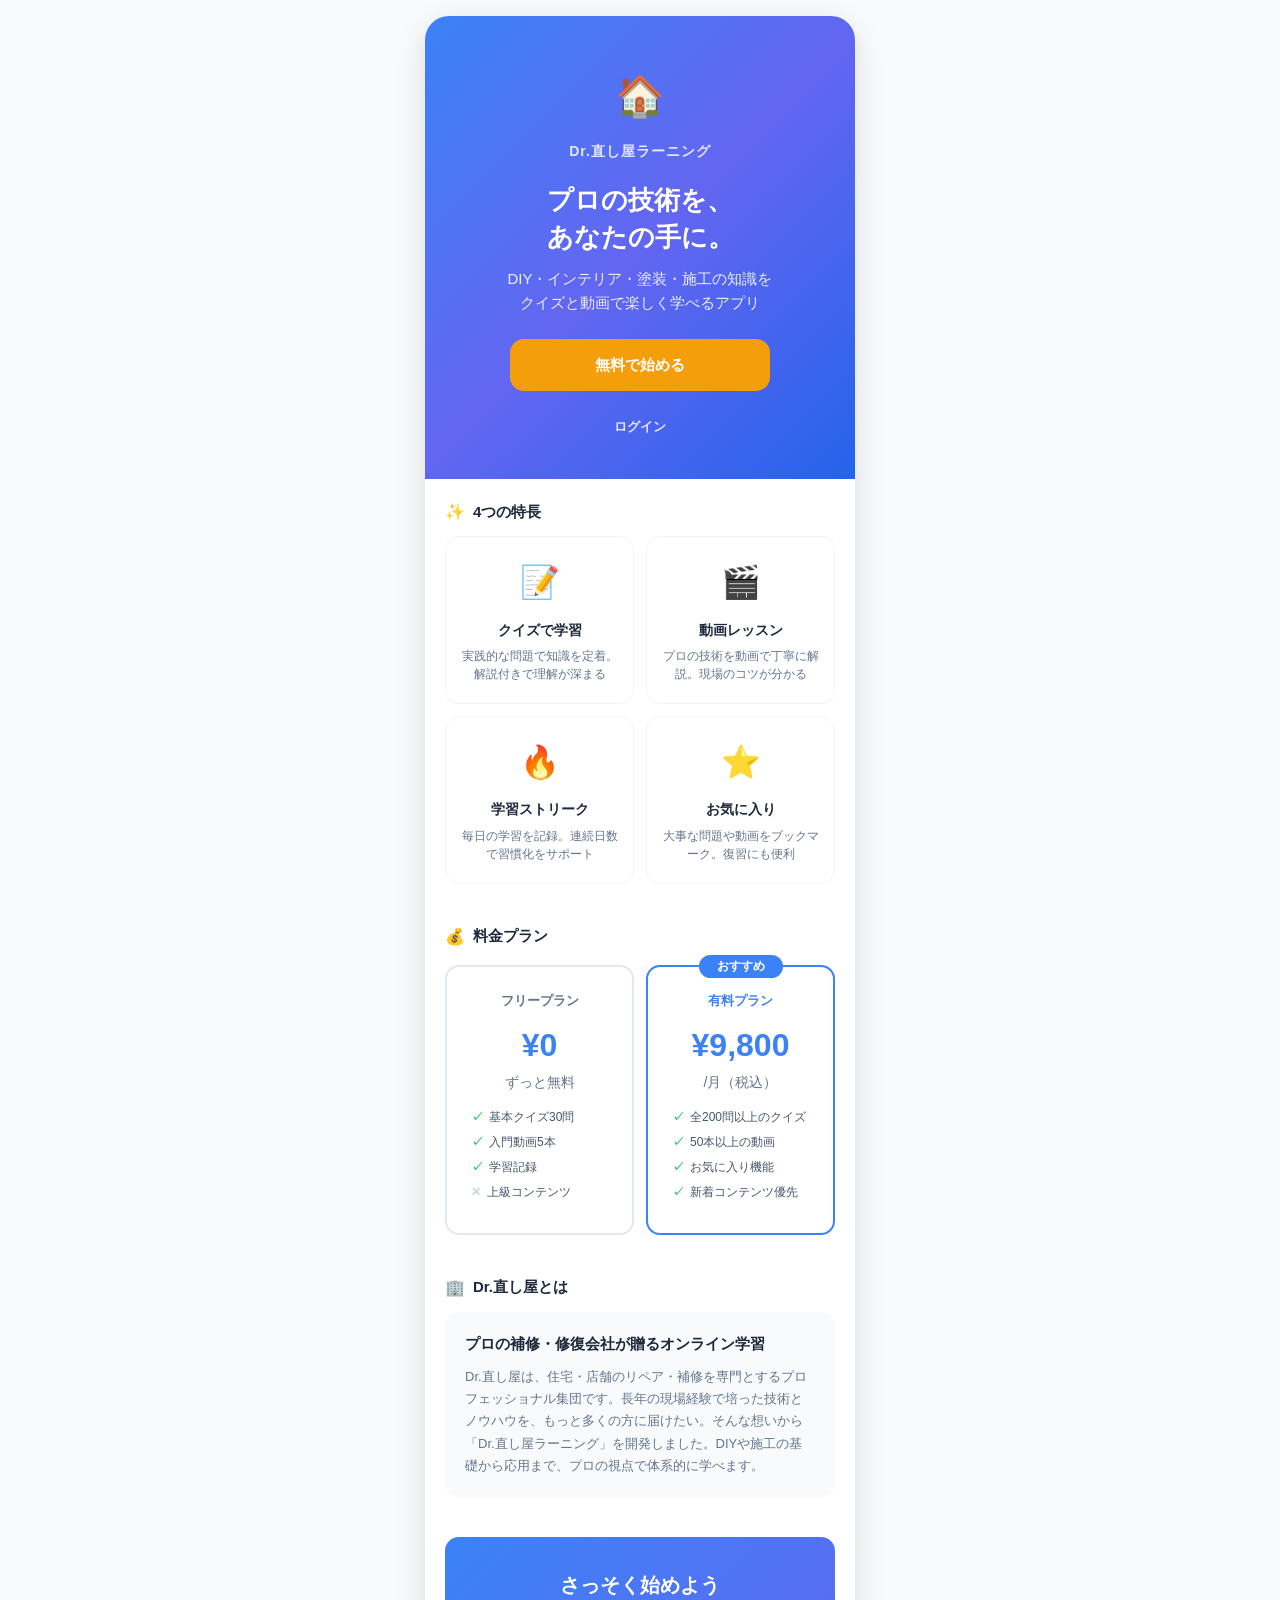
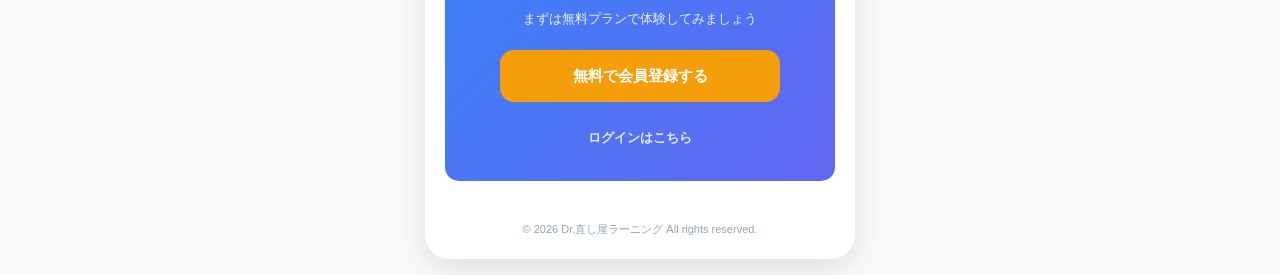
==== commit aff69f3a: "Rebuild as multi-page app with stylish blue theme - 15 separate HTML pages with full navigation betw" ====
--- a/index.html
+++ b/index.html
@@ -1,1656 +1,236 @@
 <!DOCTYPE html>
 <html lang="ja">
 <head>
-<meta charset="UTF-8">
-<meta name="viewport" content="width=device-width, initial-scale=1.0">
-<title>Dr.直し屋 ラーニング - DIY・内装・建材のプロを目指す学習アプリ</title>
-<style>
-:root {
-  --primary: #1B4332;
-  --primary-light: #2D6A4F;
-  --primary-pale: #D8F3DC;
-  --accent: #E09F3E;
-  --accent-dark: #C4880E;
-  --bg: #F8F6F0;
-  --white: #FFFFFF;
-  --gray-50: #FAFAF8;
-  --gray-100: #F0EDE6;
-  --gray-200: #E2DED4;
-  --gray-300: #C8C3B8;
-  --gray-400: #9E9888;
-  --gray-500: #736D60;
-  --gray-600: #52503E;
-  --text: #2C2C2C;
-  --text-light: #6B6B6B;
-  --danger: #E63946;
-  --success: #2D6A4F;
-  --info: #457B9D;
-  --radius: 12px;
-  --radius-sm: 8px;
-  --shadow: 0 2px 8px rgba(0,0,0,0.08);
-  --shadow-lg: 0 4px 20px rgba(0,0,0,0.12);
-}
-* { margin:0; padding:0; box-sizing:border-box; }
-body { font-family: -apple-system, BlinkMacSystemFont, 'Segoe UI', 'Hiragino Sans', 'Noto Sans JP', sans-serif; background: var(--bg); color: var(--text); line-height: 1.6; }
-.screen { max-width: 430px; margin: 0 auto 60px; background: var(--white); min-height: 100vh; position: relative; border-left: 1px solid var(--gray-200); border-right: 1px solid var(--gray-200); }
-.screen-label { background: var(--primary); color: var(--white); text-align: center; padding: 8px; font-size: 12px; letter-spacing: 1px; font-weight: 600; position: sticky; top: 0; z-index: 100; }
-
-/* Header */
-.header { background: var(--primary); color: var(--white); padding: 16px 20px; display: flex; align-items: center; justify-content: space-between; }
-.header h1 { font-size: 18px; font-weight: 700; }
-.header-icon { width: 28px; height: 28px; background: rgba(255,255,255,0.2); border-radius: 50%; display: flex; align-items: center; justify-content: center; font-size: 14px; cursor: pointer; }
-.header-back { font-size: 20px; cursor: pointer; margin-right: 12px; }
-.header-left { display: flex; align-items: center; }
-
-/* Bottom Nav */
-.bottom-nav { display: flex; background: var(--white); border-top: 1px solid var(--gray-200); padding: 8px 0 12px; position: sticky; bottom: 0; z-index: 50; }
-.bottom-nav-item { flex: 1; text-align: center; font-size: 10px; color: var(--gray-400); text-decoration: none; padding: 4px 0; }
-.bottom-nav-item.active { color: var(--primary); }
-.bottom-nav-item .nav-icon { font-size: 20px; display: block; margin-bottom: 2px; }
-
-/* Buttons */
-.btn { display: inline-flex; align-items: center; justify-content: center; padding: 14px 24px; border-radius: var(--radius); font-size: 16px; font-weight: 600; border: none; cursor: pointer; text-decoration: none; transition: all 0.2s; width: 100%; }
-.btn-primary { background: var(--accent); color: var(--white); }
-.btn-primary:hover { background: var(--accent-dark); }
-.btn-secondary { background: var(--primary); color: var(--white); }
-.btn-secondary:hover { background: var(--primary-light); }
-.btn-outline { background: transparent; border: 2px solid var(--primary); color: var(--primary); }
-.btn-outline:hover { background: var(--primary-pale); }
-.btn-sm { padding: 8px 16px; font-size: 13px; }
-.btn-google { background: var(--white); border: 1px solid var(--gray-200); color: var(--text); }
-.btn-danger { background: var(--danger); color: var(--white); }
-
-/* Cards */
-.card { background: var(--white); border-radius: var(--radius); box-shadow: var(--shadow); padding: 16px; margin-bottom: 12px; border: 1px solid var(--gray-100); }
-.card-hover { transition: transform 0.2s; cursor: pointer; }
-.card-hover:hover { transform: translateY(-2px); box-shadow: var(--shadow-lg); }
-
-/* Utilities */
-.p-20 { padding: 20px; }
-.px-20 { padding-left: 20px; padding-right: 20px; }
-.py-12 { padding-top: 12px; padding-bottom: 12px; }
-.mb-8 { margin-bottom: 8px; }
-.mb-12 { margin-bottom: 12px; }
-.mb-16 { margin-bottom: 16px; }
-.mb-20 { margin-bottom: 20px; }
-.mb-24 { margin-bottom: 24px; }
-.mt-12 { margin-top: 12px; }
-.mt-20 { margin-top: 20px; }
-.flex { display: flex; }
-.flex-between { display: flex; justify-content: space-between; align-items: center; }
-.flex-center { display: flex; align-items: center; justify-content: center; }
-.gap-8 { gap: 8px; }
-.gap-12 { gap: 12px; }
-.text-sm { font-size: 13px; }
-.text-xs { font-size: 11px; }
-.text-lg { font-size: 20px; }
-.text-xl { font-size: 24px; }
-.text-2xl { font-size: 32px; }
-.text-center { text-align: center; }
-.text-light { color: var(--text-light); }
-.text-accent { color: var(--accent); }
-.text-primary { color: var(--primary); }
-.text-white { color: var(--white); }
-.text-danger { color: var(--danger); }
-.font-bold { font-weight: 700; }
-.w-full { width: 100%; }
-.rounded { border-radius: var(--radius); }
-
-/* Tags */
-.tag { display: inline-block; padding: 3px 10px; border-radius: 20px; font-size: 11px; font-weight: 600; }
-.tag-free { background: var(--primary-pale); color: var(--primary); }
-.tag-premium { background: #FFF3CD; color: #856404; }
-.tag-done { background: #D4EDDA; color: #155724; }
-.tag-new { background: #FFE0E0; color: #C0392B; }
-.tag-difficulty { background: var(--gray-100); color: var(--gray-500); }
-
-/* Progress Bar */
-.progress-bar { height: 8px; background: var(--gray-100); border-radius: 4px; overflow: hidden; }
-.progress-fill { height: 100%; border-radius: 4px; background: linear-gradient(90deg, var(--primary), var(--primary-light)); transition: width 0.3s; }
-.progress-accent .progress-fill { background: linear-gradient(90deg, var(--accent), var(--accent-dark)); }
-
-/* Input */
-.input-group { margin-bottom: 16px; }
-.input-group label { display: block; font-size: 13px; font-weight: 600; margin-bottom: 6px; color: var(--text); }
-.input-field { width: 100%; padding: 12px 16px; border: 1px solid var(--gray-200); border-radius: var(--radius-sm); font-size: 15px; outline: none; transition: border 0.2s; background: var(--gray-50); }
-.input-field:focus { border-color: var(--primary); background: var(--white); }
-select.input-field { appearance: none; background-image: url("data:image/svg+xml,%3Csvg xmlns='http://www.w3.org/2000/svg' width='12' height='12' viewBox='0 0 12 12'%3E%3Cpath fill='%236B6B6B' d='M6 8L1 3h10z'/%3E%3C/svg%3E"); background-repeat: no-repeat; background-position: right 12px center; }
-textarea.input-field { resize: vertical; min-height: 100px; }
-
-/* Tabs */
-.tabs { display: flex; border-bottom: 2px solid var(--gray-100); }
-.tab { flex: 1; text-align: center; padding: 12px; font-size: 14px; font-weight: 600; color: var(--gray-400); cursor: pointer; border-bottom: 2px solid transparent; margin-bottom: -2px; transition: all 0.2s; }
-.tab.active { color: var(--primary); border-bottom-color: var(--primary); }
-
-/* Streak */
-.streak-badge { display: inline-flex; align-items: center; gap: 6px; background: linear-gradient(135deg, #FF6B35, #E09F3E); color: var(--white); padding: 8px 16px; border-radius: 20px; font-weight: 700; font-size: 14px; }
-
-/* Divider */
-.divider { height: 1px; background: var(--gray-200); margin: 20px 0; }
-.divider-text { text-align: center; position: relative; margin: 20px 0; }
-.divider-text::before { content: ''; position: absolute; left: 0; top: 50%; width: 100%; height: 1px; background: var(--gray-200); }
-.divider-text span { background: var(--white); padding: 0 12px; position: relative; color: var(--text-light); font-size: 13px; }
-
-/* Banner */
-.banner { background: linear-gradient(135deg, var(--primary), var(--primary-light)); color: var(--white); border-radius: var(--radius); padding: 20px; margin-bottom: 16px; }
-.banner-accent { background: linear-gradient(135deg, var(--accent), #D4880E); }
-
-/* Hero */
-.hero { background: linear-gradient(135deg, var(--primary) 0%, #1B5E3A 50%, var(--primary-light) 100%); color: var(--white); padding: 48px 24px 40px; text-align: center; }
-.hero h2 { font-size: 26px; line-height: 1.4; margin-bottom: 12px; }
-.hero p { font-size: 15px; opacity: 0.9; margin-bottom: 24px; }
-
-/* Thumbnail */
-.thumb { width: 100%; aspect-ratio: 16/9; background: var(--gray-100); border-radius: var(--radius-sm); display: flex; align-items: center; justify-content: center; color: var(--gray-400); font-size: 32px; overflow: hidden; position: relative; }
-.thumb-sm { width: 80px; height: 60px; flex-shrink: 0; aspect-ratio: auto; border-radius: 6px; }
-
-/* Lock overlay */
-.lock-overlay { position: absolute; inset: 0; background: rgba(0,0,0,0.5); display: flex; align-items: center; justify-content: center; color: white; font-size: 24px; border-radius: var(--radius-sm); }
-
-/* Admin */
-.admin-header { background: #2C2C2C; }
-.admin-card { border-left: 4px solid var(--primary); }
-
-/* Table */
-.table-wrap { overflow-x: auto; }
-table { width: 100%; border-collapse: collapse; font-size: 13px; }
-th, td { padding: 10px 12px; text-align: left; border-bottom: 1px solid var(--gray-100); }
-th { background: var(--gray-50); font-weight: 600; color: var(--text-light); font-size: 11px; text-transform: uppercase; }
-
-/* Quiz Option */
-.quiz-option { padding: 14px 16px; border: 2px solid var(--gray-200); border-radius: var(--radius); margin-bottom: 10px; cursor: pointer; transition: all 0.2s; font-size: 15px; display: flex; align-items: center; gap: 12px; }
-.quiz-option:hover { border-color: var(--primary); background: var(--primary-pale); }
-.quiz-option.selected { border-color: var(--primary); background: var(--primary-pale); }
-.quiz-option.correct { border-color: var(--success); background: #D4EDDA; }
-.quiz-option.wrong { border-color: var(--danger); background: #FFE0E0; }
-.quiz-num { width: 28px; height: 28px; border-radius: 50%; background: var(--gray-100); display: flex; align-items: center; justify-content: center; font-weight: 700; font-size: 13px; flex-shrink: 0; }
-
-/* Upload area */
-.upload-area { border: 2px dashed var(--gray-300); border-radius: var(--radius); padding: 32px; text-align: center; color: var(--text-light); cursor: pointer; transition: all 0.2s; }
-.upload-area:hover { border-color: var(--primary); background: var(--primary-pale); }
-
-/* FAQ */
-.faq-item { border-bottom: 1px solid var(--gray-100); padding: 16px 0; }
-.faq-q { font-weight: 600; font-size: 14px; margin-bottom: 6px; }
-.faq-a { font-size: 13px; color: var(--text-light); }
-
-/* Favorite icon */
-.fav-icon { color: var(--gray-300); cursor: pointer; font-size: 18px; }
-.fav-icon.active { color: var(--danger); }
-
-/* Stat card */
-.stat-card { text-align: center; padding: 16px 12px; background: var(--gray-50); border-radius: var(--radius-sm); }
-.stat-num { font-size: 28px; font-weight: 700; color: var(--primary); }
-.stat-label { font-size: 11px; color: var(--text-light); margin-top: 4px; }
-
-/* Feature icon */
-.feature-icon { width: 48px; height: 48px; border-radius: 12px; display: flex; align-items: center; justify-content: center; font-size: 22px; flex-shrink: 0; }
-
-/* Section title */
-.section-title { font-size: 16px; font-weight: 700; margin-bottom: 12px; display: flex; align-items: center; gap: 8px; }
-.section-title .icon { font-size: 18px; }
-
-/* Pricing */
-.price-card { border: 2px solid var(--gray-200); border-radius: var(--radius); padding: 24px; text-align: center; }
-.price-card.recommended { border-color: var(--accent); position: relative; }
-.price-card.recommended::before { content: 'おすすめ'; position: absolute; top: -12px; left: 50%; transform: translateX(-50%); background: var(--accent); color: white; padding: 2px 16px; border-radius: 12px; font-size: 12px; font-weight: 600; }
-.price-amount { font-size: 36px; font-weight: 700; color: var(--primary); }
-.price-period { font-size: 14px; color: var(--text-light); }
-
-/* Calendar streak */
-.streak-calendar { display: grid; grid-template-columns: repeat(7, 1fr); gap: 6px; }
-.streak-day { aspect-ratio: 1; border-radius: 50%; display: flex; align-items: center; justify-content: center; font-size: 11px; }
-.streak-day.done { background: var(--primary); color: var(--white); }
-.streak-day.today { background: var(--accent); color: var(--white); }
-.streak-day.empty { background: var(--gray-100); color: var(--gray-400); }
-
-/* Genre card colors */
-.genre-interior { border-left: 4px solid #E09F3E; }
-.genre-paint { border-left: 4px solid #457B9D; }
-.genre-material { border-left: 4px solid #6A994E; }
-.genre-tools { border-left: 4px solid #BC4749; }
-.genre-basic { border-left: 4px solid #7B2CBF; }
-
-/* Result animation */
-.result-correct { animation: popIn 0.3s ease; }
-.result-wrong { animation: shake 0.3s ease; }
-@keyframes popIn { 0% { transform: scale(0.8); opacity: 0; } 100% { transform: scale(1); opacity: 1; } }
-@keyframes shake { 0%,100% { transform: translateX(0); } 25% { transform: translateX(-5px); } 75% { transform: translateX(5px); } }
-
-/* Responsive */
-@media (min-width: 768px) {
-  .screen { margin: 20px auto 60px; border-radius: 20px; overflow: hidden; box-shadow: var(--shadow-lg); min-height: auto; }
-}
-</style>
+  <meta charset="UTF-8">
+  <meta name="viewport" content="width=device-width, initial-scale=1.0">
+  <title>Dr.直し屋ラーニング</title>
+  <link rel="stylesheet" href="style.css">
+  <style>
+    .hero-logo {
+      font-size: 40px;
+      margin-bottom: 12px;
+    }
+    .hero-brand {
+      font-size: 14px;
+      font-weight: 600;
+      letter-spacing: 1px;
+      opacity: 0.85;
+      margin-bottom: 20px;
+    }
+    .features-grid {
+      display: grid;
+      grid-template-columns: repeat(2, 1fr);
+      gap: 12px;
+    }
+    .feature-card {
+      background: var(--white);
+      border: 1px solid var(--gray-100);
+      border-radius: var(--radius);
+      padding: 20px 14px;
+      text-align: center;
+      transition: transform 0.15s, box-shadow 0.15s;
+    }
+    .feature-card:hover {
+      box-shadow: var(--shadow-md);
+      transform: translateY(-2px);
+    }
+    .feature-emoji {
+      font-size: 32px;
+      margin-bottom: 10px;
+    }
+    .feature-card h4 {
+      font-size: 14px;
+      font-weight: 700;
+      margin-bottom: 6px;
+      color: var(--gray-800);
+    }
+    .feature-card p {
+      font-size: 12px;
+      color: var(--text-light);
+      line-height: 1.5;
+    }
+    .pricing-grid {
+      display: grid;
+      grid-template-columns: repeat(2, 1fr);
+      gap: 12px;
+      margin-top: 16px;
+    }
+    .price-features {
+      text-align: left;
+      margin-top: 16px;
+    }
+    .price-features li {
+      font-size: 12px;
+      color: var(--gray-600);
+      margin-bottom: 8px;
+      list-style: none;
+      display: flex;
+      align-items: flex-start;
+      gap: 6px;
+      line-height: 1.4;
+    }
+    .price-features .check {
+      color: var(--success);
+      font-weight: 700;
+      flex-shrink: 0;
+    }
+    .price-features .cross {
+      color: var(--gray-300);
+      font-weight: 700;
+      flex-shrink: 0;
+    }
+    .about-section {
+      background: var(--gray-50);
+      border-radius: var(--radius);
+      padding: 20px;
+    }
+    .about-section h4 {
+      font-size: 15px;
+      font-weight: 700;
+      margin-bottom: 10px;
+      color: var(--gray-800);
+    }
+    .about-section p {
+      font-size: 13px;
+      color: var(--text-light);
+      line-height: 1.7;
+    }
+    .cta-section {
+      background: linear-gradient(135deg, var(--primary) 0%, #6366F1 100%);
+      border-radius: var(--radius);
+      padding: 32px 20px;
+      text-align: center;
+      color: var(--white);
+    }
+    .cta-section h3 {
+      font-size: 20px;
+      font-weight: 800;
+      margin-bottom: 8px;
+    }
+    .cta-section p {
+      font-size: 13px;
+      opacity: 0.9;
+      margin-bottom: 20px;
+    }
+    .login-link {
+      display: inline-block;
+      margin-top: 12px;
+      font-size: 13px;
+      color: var(--primary);
+      font-weight: 600;
+    }
+    .login-link-white {
+      color: rgba(255,255,255,0.85);
+    }
+    .footer-text {
+      text-align: center;
+      font-size: 11px;
+      color: var(--gray-400);
+      padding: 20px;
+    }
+  </style>
 </head>
 <body>
-
-<!-- ============================================ -->
-<!-- SCREEN 1: ランディングページ -->
-<!-- ============================================ -->
-<section class="screen" id="screen-landing">
-<div class="screen-label">SCREEN 1 ─ ランディングページ</div>
-
-<div class="hero">
-  <div style="font-size: 32px; margin-bottom: 8px;">🏠</div>
-  <h2>プロの技術を、<br>あなたの手に。</h2>
-  <p>DIY・内装・塗装・建材の知識を<br>クイズと動画で楽しく学べる</p>
-  <a class="btn btn-primary" style="width: auto; display: inline-flex; padding: 14px 40px;">無料で始める</a>
-  <div style="margin-top: 12px; font-size: 13px; opacity: 0.8;">すでにアカウントをお持ちの方は <a href="#" style="color: var(--accent); text-decoration: underline;">ログイン</a></div>
-</div>
-
-<div class="p-20">
-  <!-- Features -->
-  <div class="section-title"><span class="icon">📚</span> 学べること</div>
-  <div class="card card-hover" style="display: flex; gap: 14px; align-items: center;">
-    <div class="feature-icon" style="background: #FFF3CD;">🧩</div>
-    <div><div class="font-bold text-sm">4択クイズで知識定着</div><div class="text-xs text-light">建材・施工・道具の名称をクイズ形式で学習</div></div>
-  </div>
-  <div class="card card-hover" style="display: flex; gap: 14px; align-items: center;">
-    <div class="feature-icon" style="background: #D8F3DC;">🎬</div>
-    <div><div class="font-bold text-sm">プロの動画講座</div><div class="text-xs text-light">現場で使える技術を動画でわかりやすく解説</div></div>
-  </div>
-  <div class="card card-hover" style="display: flex; gap: 14px; align-items: center;">
-    <div class="feature-icon" style="background: #FFE0E0;">🔥</div>
-    <div><div class="font-bold text-sm">継続学習の見える化</div><div class="text-xs text-light">連続学習日数・進捗グラフでモチベーション維持</div></div>
-  </div>
-  <div class="card card-hover" style="display: flex; gap: 14px; align-items: center;">
-    <div class="feature-icon" style="background: #E8DAEF;">⭐</div>
-    <div><div class="font-bold text-sm">お気に入り保存</div><div class="text-xs text-light">復習したい問題や動画をブックマーク</div></div>
-  </div>
-
-  <div class="divider"></div>
-
-  <!-- Plans -->
-  <div class="section-title"><span class="icon">💡</span> 料金プラン</div>
-
-  <div class="price-card mb-16">
-    <div class="tag tag-free mb-8">無料プラン</div>
-    <div class="price-amount">¥0</div>
-    <div class="price-period mb-12">ずっと無料</div>
-    <div class="text-sm text-light" style="text-align: left;">
-      ✅ 各ジャンルの基礎問題（計30問）<br>
-      ✅ 入門動画 5本<br>
-      ✅ 学習進捗の記録<br>
-      ❌ 応用・実践問題<br>
-      ❌ プロ向け動画講座
+  <div class="app">
+    <div class="app-body" style="padding-bottom: 0;">
+
+      <!-- Hero Section -->
+      <div class="hero">
+        <div class="hero-logo">&#x1F3E0;</div>
+        <div class="hero-brand">Dr.直し屋ラーニング</div>
+        <h2>プロの技術を、<br>あなたの手に。</h2>
+        <p>DIY・インテリア・塗装・施工の知識を<br>クイズと動画で楽しく学べるアプリ</p>
+        <a href="login.html" class="btn btn-accent" style="max-width: 260px; margin: 0 auto;">無料で始める</a>
+        <div style="margin-top: 14px;">
+          <a href="login.html" class="login-link login-link-white">ログイン</a>
+        </div>
+      </div>
+
+      <!-- Features Section -->
+      <div class="section">
+        <div class="section-title"><span class="ico">&#x2728;</span> 4つの特長</div>
+        <div class="features-grid">
+          <div class="feature-card anim-fade">
+            <div class="feature-emoji">&#x1F4DD;</div>
+            <h4>クイズで学習</h4>
+            <p>実践的な問題で知識を定着。解説付きで理解が深まる</p>
+          </div>
+          <div class="feature-card anim-fade">
+            <div class="feature-emoji">&#x1F3AC;</div>
+            <h4>動画レッスン</h4>
+            <p>プロの技術を動画で丁寧に解説。現場のコツが分かる</p>
+          </div>
+          <div class="feature-card anim-fade">
+            <div class="feature-emoji">&#x1F525;</div>
+            <h4>学習ストリーク</h4>
+            <p>毎日の学習を記録。連続日数で習慣化をサポート</p>
+          </div>
+          <div class="feature-card anim-fade">
+            <div class="feature-emoji">&#x2B50;</div>
+            <h4>お気に入り</h4>
+            <p>大事な問題や動画をブックマーク。復習にも便利</p>
+          </div>
+        </div>
+      </div>
+
+      <!-- Pricing Section -->
+      <div class="section">
+        <div class="section-title"><span class="ico">&#x1F4B0;</span> 料金プラン</div>
+        <div class="pricing-grid">
+          <!-- Free Plan -->
+          <div class="price-card">
+            <div style="font-size: 13px; font-weight: 700; color: var(--gray-500); margin-bottom: 8px;">フリープラン</div>
+            <div class="price-num" style="font-size: 32px;">&#165;0</div>
+            <div class="price-sub">ずっと無料</div>
+            <ul class="price-features">
+              <li><span class="check">&#10003;</span> 基本クイズ30問</li>
+              <li><span class="check">&#10003;</span> 入門動画5本</li>
+              <li><span class="check">&#10003;</span> 学習記録</li>
+              <li><span class="cross">&#10005;</span> 上級コンテンツ</li>
+            </ul>
+          </div>
+          <!-- Paid Plan -->
+          <div class="price-card best">
+            <div style="font-size: 13px; font-weight: 700; color: var(--primary); margin-bottom: 8px;">有料プラン</div>
+            <div class="price-num" style="font-size: 32px;">&#165;9,800</div>
+            <div class="price-sub">/月（税込）</div>
+            <ul class="price-features">
+              <li><span class="check">&#10003;</span> 全200問以上のクイズ</li>
+              <li><span class="check">&#10003;</span> 50本以上の動画</li>
+              <li><span class="check">&#10003;</span> お気に入り機能</li>
+              <li><span class="check">&#10003;</span> 新着コンテンツ優先</li>
+            </ul>
+          </div>
+        </div>
+      </div>
+
+      <!-- About Section -->
+      <div class="section">
+        <div class="section-title"><span class="ico">&#x1F3E2;</span> Dr.直し屋とは</div>
+        <div class="about-section">
+          <h4>プロの補修・修復会社が贈るオンライン学習</h4>
+          <p>Dr.直し屋は、住宅・店舗のリペア・補修を専門とするプロフェッショナル集団です。長年の現場経験で培った技術とノウハウを、もっと多くの方に届けたい。そんな想いから「Dr.直し屋ラーニング」を開発しました。DIYや施工の基礎から応用まで、プロの視点で体系的に学べます。</p>
+        </div>
+      </div>
+
+      <!-- CTA Section -->
+      <div class="section">
+        <div class="cta-section">
+          <h3>さっそく始めよう</h3>
+          <p>まずは無料プランで体験してみましょう</p>
+          <a href="login.html" class="btn btn-accent" style="max-width: 280px; margin: 0 auto;">無料で会員登録する</a>
+          <div style="margin-top: 14px;">
+            <a href="login.html" class="login-link login-link-white">ログインはこちら</a>
+          </div>
+        </div>
+      </div>
+
+      <!-- Footer -->
+      <div class="footer-text">
+        &copy; 2026 Dr.直し屋ラーニング All rights reserved.
+      </div>
+
     </div>
   </div>
-
-  <div class="price-card recommended mb-16" style="margin-top: 24px;">
-    <div class="tag tag-premium mb-8">有料プラン</div>
-    <div class="price-amount">¥1,980</div>
-    <div class="price-period mb-12">/ 月（税込）</div>
-    <div class="text-sm text-light" style="text-align: left;">
-      ✅ すべてのクイズ問題（200問以上）<br>
-      ✅ すべての動画講座（50本以上）<br>
-      ✅ 学習進捗の記録<br>
-      ✅ お気に入り保存<br>
-      ✅ 新コンテンツ優先公開
-    </div>
-    <a class="btn btn-primary mt-12">有料プランに申し込む</a>
-  </div>
-
-  <div class="divider"></div>
-
-  <!-- About -->
-  <div class="section-title"><span class="icon">🏢</span> Dr.直し屋とは</div>
-  <p class="text-sm text-light mb-16">
-    「復元・修理・補修で今あるモノを大切に」をコンセプトに、建材・内装の補修技術を提供するプロフェッショナル集団。
-    対面で高額なコンサルティング・指導を行ってきたノウハウを、オンラインで誰でも学べる形にしました。
-  </p>
-
-  <a class="btn btn-secondary mb-12">無料で会員登録する</a>
-  <a class="btn btn-outline">ログインはこちら</a>
-</div>
-</section>
-
-<!-- ============================================ -->
-<!-- SCREEN 2: 会員登録 / ログイン画面 -->
-<!-- ============================================ -->
-<section class="screen" id="screen-auth">
-<div class="screen-label">SCREEN 2 ─ ログイン / 会員登録</div>
-
-<div class="header">
-  <div class="header-left">
-    <span class="header-back">←</span>
-    <h1>ログイン</h1>
-  </div>
-</div>
-
-<div class="p-20">
-  <!-- Tabs -->
-  <div class="tabs mb-20">
-    <div class="tab active" onclick="switchAuthTab('login')">ログイン</div>
-    <div class="tab" onclick="switchAuthTab('register')">新規登録</div>
-  </div>
-
-  <div id="auth-login">
-    <div class="input-group">
-      <label>メールアドレス</label>
-      <input type="email" class="input-field" placeholder="example@email.com">
-    </div>
-    <div class="input-group">
-      <label>パスワード</label>
-      <input type="password" class="input-field" placeholder="パスワードを入力">
-    </div>
-    <div class="text-sm text-light mb-20" style="text-align: right;"><a href="#" style="color: var(--info);">パスワードをお忘れの方</a></div>
-    <button class="btn btn-secondary mb-12">ログイン</button>
-
-    <div class="divider-text"><span>または</span></div>
-
-    <button class="btn btn-google mb-12">
-      <span style="margin-right: 8px; font-size: 18px;">G</span> Googleアカウントでログイン
-    </button>
-  </div>
-
-  <div id="auth-register" style="display: none;">
-    <div class="input-group">
-      <label>お名前</label>
-      <input type="text" class="input-field" placeholder="山田 太郎">
-    </div>
-    <div class="input-group">
-      <label>メールアドレス</label>
-      <input type="email" class="input-field" placeholder="example@email.com">
-    </div>
-    <div class="input-group">
-      <label>パスワード</label>
-      <input type="password" class="input-field" placeholder="8文字以上で設定">
-    </div>
-    <div class="input-group">
-      <label>パスワード（確認）</label>
-      <input type="password" class="input-field" placeholder="もう一度入力">
-    </div>
-    <button class="btn btn-secondary mb-12">無料で会員登録</button>
-
-    <div class="divider-text"><span>または</span></div>
-
-    <button class="btn btn-google mb-12">
-      <span style="margin-right: 8px; font-size: 18px;">G</span> Googleアカウントで登録
-    </button>
-
-    <p class="text-xs text-light text-center mt-12">
-      登録により<a href="#" style="color: var(--info);">利用規約</a>と<a href="#" style="color: var(--info);">プライバシーポリシー</a>に同意したものとみなされます。
-    </p>
-  </div>
-</div>
-</section>
-
-<!-- ============================================ -->
-<!-- SCREEN 3: ホーム画面（ログイン後） -->
-<!-- ============================================ -->
-<section class="screen" id="screen-home">
-<div class="screen-label">SCREEN 3 ─ ホーム画面（ログイン後）</div>
-
-<div class="header">
-  <h1>🏠 Dr.直し屋ラーニング</h1>
-  <div class="header-icon">👤</div>
-</div>
-
-<div class="p-20">
-  <!-- Streak -->
-  <div class="card" style="background: linear-gradient(135deg, #1B4332, #2D6A4F); color: white; text-align: center;">
-    <div style="font-size: 36px; margin-bottom: 4px;">🔥</div>
-    <div style="font-size: 28px; font-weight: 700;">7日連続</div>
-    <div style="font-size: 13px; opacity: 0.8;">学習中！この調子で続けよう</div>
-    <div style="display: flex; justify-content: center; gap: 6px; margin-top: 12px;">
-      <span style="width: 28px; height: 28px; border-radius: 50%; background: rgba(255,255,255,0.3); display: flex; align-items: center; justify-content: center; font-size: 11px;">月</span>
-      <span style="width: 28px; height: 28px; border-radius: 50%; background: rgba(255,255,255,0.3); display: flex; align-items: center; justify-content: center; font-size: 11px;">火</span>
-      <span style="width: 28px; height: 28px; border-radius: 50%; background: rgba(255,255,255,0.3); display: flex; align-items: center; justify-content: center; font-size: 11px;">水</span>
-      <span style="width: 28px; height: 28px; border-radius: 50%; background: rgba(255,255,255,0.3); display: flex; align-items: center; justify-content: center; font-size: 11px;">木</span>
-      <span style="width: 28px; height: 28px; border-radius: 50%; background: rgba(255,255,255,0.3); display: flex; align-items: center; justify-content: center; font-size: 11px;">金</span>
-      <span style="width: 28px; height: 28px; border-radius: 50%; background: rgba(255,255,255,0.3); display: flex; align-items: center; justify-content: center; font-size: 11px;">土</span>
-      <span style="width: 28px; height: 28px; border-radius: 50%; background: var(--accent); display: flex; align-items: center; justify-content: center; font-size: 11px;">日</span>
-    </div>
-  </div>
-
-  <!-- Upgrade Banner (for free users) -->
-  <div class="banner banner-accent" style="display: flex; align-items: center; gap: 12px;">
-    <div style="font-size: 28px;">👑</div>
-    <div style="flex: 1;">
-      <div class="font-bold text-sm">有料プランで全コンテンツ解放！</div>
-      <div class="text-xs" style="opacity: 0.9;">200問以上のクイズ＋50本の動画</div>
-    </div>
-    <div style="font-size: 20px;">→</div>
-  </div>
-
-  <!-- Today's Recommended -->
-  <div class="section-title"><span class="icon">🧩</span> 今日のおすすめ問題</div>
-  <div class="card card-hover" style="display: flex; gap: 14px; align-items: center;">
-    <div style="width: 50px; height: 50px; background: var(--primary-pale); border-radius: 10px; display: flex; align-items: center; justify-content: center; font-size: 22px;">🪵</div>
-    <div style="flex: 1;">
-      <div class="font-bold text-sm">フローリングの種類を覚えよう</div>
-      <div class="text-xs text-light">建材知識 ・ 初級 ・ 5問</div>
-    </div>
-    <span class="tag tag-free">無料</span>
-  </div>
-  <div class="card card-hover" style="display: flex; gap: 14px; align-items: center;">
-    <div style="width: 50px; height: 50px; background: #FFF3CD; border-radius: 10px; display: flex; align-items: center; justify-content: center; font-size: 22px;">🎨</div>
-    <div style="flex: 1;">
-      <div class="font-bold text-sm">塗装の下地処理 基本テスト</div>
-      <div class="text-xs text-light">塗装 ・ 中級 ・ 10問</div>
-    </div>
-    <span class="tag tag-premium">有料</span>
-  </div>
-
-  <!-- Today's Video -->
-  <div class="section-title mt-20"><span class="icon">🎬</span> 今日のおすすめ動画</div>
-  <div class="card card-hover">
-    <div class="thumb mb-8">
-      <div style="text-align: center;">
-        <div style="font-size: 40px;">▶️</div>
-        <div class="text-sm" style="margin-top: 4px; color: var(--gray-500);">壁紙の貼り方 基礎講座</div>
-      </div>
-    </div>
-    <div class="flex-between">
-      <div>
-        <div class="font-bold text-sm">壁紙の貼り方 基礎講座</div>
-        <div class="text-xs text-light">内装 ・ 12:30</div>
-      </div>
-      <span class="tag tag-free">無料</span>
-    </div>
-  </div>
-
-  <!-- Recently Viewed -->
-  <div class="section-title mt-20"><span class="icon">🕐</span> 最近見たコンテンツ</div>
-  <div style="display: flex; gap: 10px; overflow-x: auto; padding-bottom: 8px;">
-    <div style="min-width: 140px; background: var(--gray-50); border-radius: var(--radius-sm); padding: 12px;">
-      <div style="font-size: 20px; margin-bottom: 4px;">🧩</div>
-      <div class="text-xs font-bold">巾木の施工方法</div>
-      <div class="text-xs text-light">クイズ ・ 内装</div>
-    </div>
-    <div style="min-width: 140px; background: var(--gray-50); border-radius: var(--radius-sm); padding: 12px;">
-      <div style="font-size: 20px; margin-bottom: 4px;">🎬</div>
-      <div class="text-xs font-bold">パテ処理の基本</div>
-      <div class="text-xs text-light">動画 ・ 塗装</div>
-    </div>
-    <div style="min-width: 140px; background: var(--gray-50); border-radius: var(--radius-sm); padding: 12px;">
-      <div style="font-size: 20px; margin-bottom: 4px;">🧩</div>
-      <div class="text-xs font-bold">電動工具の選び方</div>
-      <div class="text-xs text-light">クイズ ・ 道具</div>
-    </div>
-  </div>
-
-  <!-- Genre shortcut -->
-  <div class="section-title mt-20"><span class="icon">📂</span> ジャンルから学ぶ</div>
-  <div style="display: grid; grid-template-columns: repeat(3, 1fr); gap: 10px;">
-    <div class="card card-hover text-center" style="padding: 14px 8px;">
-      <div style="font-size: 28px;">🏠</div>
-      <div class="text-xs font-bold" style="margin-top: 4px;">内装</div>
-    </div>
-    <div class="card card-hover text-center" style="padding: 14px 8px;">
-      <div style="font-size: 28px;">🎨</div>
-      <div class="text-xs font-bold" style="margin-top: 4px;">塗装</div>
-    </div>
-    <div class="card card-hover text-center" style="padding: 14px 8px;">
-      <div style="font-size: 28px;">🪵</div>
-      <div class="text-xs font-bold" style="margin-top: 4px;">建材知識</div>
-    </div>
-    <div class="card card-hover text-center" style="padding: 14px 8px;">
-      <div style="font-size: 28px;">🔧</div>
-      <div class="text-xs font-bold" style="margin-top: 4px;">道具</div>
-    </div>
-    <div class="card card-hover text-center" style="padding: 14px 8px;">
-      <div style="font-size: 28px;">🏗️</div>
-      <div class="text-xs font-bold" style="margin-top: 4px;">施工基礎</div>
-    </div>
-    <div class="card card-hover text-center" style="padding: 14px 8px;">
-      <div style="font-size: 28px;">⭐</div>
-      <div class="text-xs font-bold" style="margin-top: 4px;">お気に入り</div>
-    </div>
-  </div>
-</div>
-
-<!-- Bottom Nav -->
-<div class="bottom-nav">
-  <a class="bottom-nav-item active"><span class="nav-icon">🏠</span>ホーム</a>
-  <a class="bottom-nav-item"><span class="nav-icon">📂</span>ジャンル</a>
-  <a class="bottom-nav-item"><span class="nav-icon">⭐</span>お気に入り</a>
-  <a class="bottom-nav-item"><span class="nav-icon">📊</span>記録</a>
-  <a class="bottom-nav-item"><span class="nav-icon">👤</span>マイページ</a>
-</div>
-</section>
-
-<!-- ============================================ -->
-<!-- SCREEN 4: ジャンル一覧画面 -->
-<!-- ============================================ -->
-<section class="screen" id="screen-genres">
-<div class="screen-label">SCREEN 4 ─ ジャンル一覧</div>
-
-<div class="header">
-  <h1>📂 ジャンル一覧</h1>
-  <div class="header-icon">🔍</div>
-</div>
-
-<div class="p-20">
-  <p class="text-sm text-light mb-16">学びたいジャンルを選択してください</p>
-
-  <div class="card card-hover genre-interior">
-    <div class="flex-between mb-8">
-      <div class="flex gap-12" style="align-items: center;">
-        <div style="font-size: 28px;">🏠</div>
-        <div>
-          <div class="font-bold">内装</div>
-          <div class="text-xs text-light">壁紙・床材・建具の知識</div>
-        </div>
-      </div>
-    </div>
-    <div class="flex-between text-xs text-light mb-8">
-      <span>🧩 問題 42問</span>
-      <span>🎬 動画 12本</span>
-      <span>📊 30%完了</span>
-    </div>
-    <div class="progress-bar"><div class="progress-fill" style="width: 30%;"></div></div>
-  </div>
-
-  <div class="card card-hover genre-paint">
-    <div class="flex-between mb-8">
-      <div class="flex gap-12" style="align-items: center;">
-        <div style="font-size: 28px;">🎨</div>
-        <div>
-          <div class="font-bold">塗装</div>
-          <div class="text-xs text-light">塗料・下地・塗装技法</div>
-        </div>
-      </div>
-    </div>
-    <div class="flex-between text-xs text-light mb-8">
-      <span>🧩 問題 38問</span>
-      <span>🎬 動画 10本</span>
-      <span>📊 55%完了</span>
-    </div>
-    <div class="progress-bar"><div class="progress-fill" style="width: 55%;"></div></div>
-  </div>
-
-  <div class="card card-hover genre-material">
-    <div class="flex-between mb-8">
-      <div class="flex gap-12" style="align-items: center;">
-        <div style="font-size: 28px;">🪵</div>
-        <div>
-          <div class="font-bold">建材知識</div>
-          <div class="text-xs text-light">木材・金属・各種素材</div>
-        </div>
-      </div>
-    </div>
-    <div class="flex-between text-xs text-light mb-8">
-      <span>🧩 問題 50問</span>
-      <span>🎬 動画 15本</span>
-      <span>📊 10%完了</span>
-    </div>
-    <div class="progress-bar"><div class="progress-fill" style="width: 10%;"></div></div>
-  </div>
-
-  <div class="card card-hover genre-tools">
-    <div class="flex-between mb-8">
-      <div class="flex gap-12" style="align-items: center;">
-        <div style="font-size: 28px;">🔧</div>
-        <div>
-          <div class="font-bold">道具</div>
-          <div class="text-xs text-light">工具・測定器・安全装備</div>
-        </div>
-      </div>
-    </div>
-    <div class="flex-between text-xs text-light mb-8">
-      <span>🧩 問題 35問</span>
-      <span>🎬 動画 8本</span>
-      <span>📊 0%完了</span>
-    </div>
-    <div class="progress-bar"><div class="progress-fill" style="width: 0%;"></div></div>
-  </div>
-
-  <div class="card card-hover genre-basic">
-    <div class="flex-between mb-8">
-      <div class="flex gap-12" style="align-items: center;">
-        <div style="font-size: 28px;">🏗️</div>
-        <div>
-          <div class="font-bold">施工基礎</div>
-          <div class="text-xs text-light">施工手順・安全管理・図面</div>
-        </div>
-      </div>
-    </div>
-    <div class="flex-between text-xs text-light mb-8">
-      <span>🧩 問題 45問</span>
-      <span>🎬 動画 11本</span>
-      <span>📊 20%完了</span>
-    </div>
-    <div class="progress-bar"><div class="progress-fill" style="width: 20%;"></div></div>
-  </div>
-</div>
-
-<div class="bottom-nav">
-  <a class="bottom-nav-item"><span class="nav-icon">🏠</span>ホーム</a>
-  <a class="bottom-nav-item active"><span class="nav-icon">📂</span>ジャンル</a>
-  <a class="bottom-nav-item"><span class="nav-icon">⭐</span>お気に入り</a>
-  <a class="bottom-nav-item"><span class="nav-icon">📊</span>記録</a>
-  <a class="bottom-nav-item"><span class="nav-icon">👤</span>マイページ</a>
-</div>
-</section>
-
-<!-- ============================================ -->
-<!-- SCREEN 5: クイズ一覧画面 -->
-<!-- ============================================ -->
-<section class="screen" id="screen-quiz-list">
-<div class="screen-label">SCREEN 5 ─ クイズ一覧</div>
-
-<div class="header">
-  <div class="header-left">
-    <span class="header-back">←</span>
-    <h1>🏠 内装クイズ</h1>
-  </div>
-</div>
-
-<div class="p-20">
-  <div class="flex-between mb-16">
-    <div class="text-sm text-light">全42問 ・ 12問学習済み</div>
-    <select class="input-field" style="width: auto; padding: 6px 30px 6px 10px; font-size: 12px;">
-      <option>すべて</option>
-      <option>未学習のみ</option>
-      <option>学習済み</option>
-    </select>
-  </div>
-
-  <!-- Quiz items -->
-  <div class="card card-hover" style="display: flex; gap: 12px; align-items: flex-start;">
-    <div style="width: 40px; height: 40px; background: #D4EDDA; border-radius: 8px; display: flex; align-items: center; justify-content: center;">✅</div>
-    <div style="flex: 1;">
-      <div class="font-bold text-sm">壁紙（クロス）の種類を答えよう</div>
-      <div class="flex gap-8 mt-12" style="flex-wrap: wrap;">
-        <span class="tag tag-difficulty">初級</span>
-        <span class="tag tag-free">無料</span>
-        <span class="tag tag-done">学習済み</span>
-      </div>
-    </div>
-    <span class="fav-icon active">♥</span>
-  </div>
-
-  <div class="card card-hover" style="display: flex; gap: 12px; align-items: flex-start;">
-    <div style="width: 40px; height: 40px; background: #D4EDDA; border-radius: 8px; display: flex; align-items: center; justify-content: center;">✅</div>
-    <div style="flex: 1;">
-      <div class="font-bold text-sm">フローリングの工法を選べ</div>
-      <div class="flex gap-8 mt-12" style="flex-wrap: wrap;">
-        <span class="tag tag-difficulty">初級</span>
-        <span class="tag tag-free">無料</span>
-        <span class="tag tag-done">学習済み</span>
-      </div>
-    </div>
-    <span class="fav-icon">♡</span>
-  </div>
-
-  <div class="card card-hover" style="display: flex; gap: 12px; align-items: flex-start;">
-    <div style="width: 40px; height: 40px; background: var(--primary-pale); border-radius: 8px; display: flex; align-items: center; justify-content: center;">📝</div>
-    <div style="flex: 1;">
-      <div class="font-bold text-sm">この部位の名称として最も適切なものは？</div>
-      <div class="flex gap-8 mt-12" style="flex-wrap: wrap;">
-        <span class="tag tag-difficulty">中級</span>
-        <span class="tag tag-free">無料</span>
-        <span class="tag tag-new">NEW</span>
-      </div>
-    </div>
-    <span class="fav-icon">♡</span>
-  </div>
-
-  <div class="card card-hover" style="display: flex; gap: 12px; align-items: flex-start;">
-    <div style="width: 40px; height: 40px; background: var(--primary-pale); border-radius: 8px; display: flex; align-items: center; justify-content: center;">📝</div>
-    <div style="flex: 1;">
-      <div class="font-bold text-sm">畳の構造について正しいものは？</div>
-      <div class="flex gap-8 mt-12" style="flex-wrap: wrap;">
-        <span class="tag tag-difficulty">中級</span>
-        <span class="tag tag-premium">有料</span>
-      </div>
-    </div>
-    <span class="fav-icon">♡</span>
-  </div>
-
-  <div class="card card-hover" style="display: flex; gap: 12px; align-items: flex-start;">
-    <div style="width: 40px; height: 40px; background: var(--primary-pale); border-radius: 8px; display: flex; align-items: center; justify-content: center;">📝</div>
-    <div style="flex: 1;">
-      <div class="font-bold text-sm">ドア枠の調整方法として適切なのは？</div>
-      <div class="flex gap-8 mt-12" style="flex-wrap: wrap;">
-        <span class="tag tag-difficulty">上級</span>
-        <span class="tag tag-premium">有料</span>
-      </div>
-    </div>
-    <span class="fav-icon">♡</span>
-  </div>
-
-  <div class="card card-hover" style="display: flex; gap: 12px; align-items: flex-start; opacity: 0.6;">
-    <div style="width: 40px; height: 40px; background: var(--gray-100); border-radius: 8px; display: flex; align-items: center; justify-content: center;">🔒</div>
-    <div style="flex: 1;">
-      <div class="font-bold text-sm">天井補修の手順を正しく並べよ</div>
-      <div class="flex gap-8 mt-12" style="flex-wrap: wrap;">
-        <span class="tag tag-difficulty">上級</span>
-        <span class="tag tag-premium">有料</span>
-      </div>
-    </div>
-    <span class="fav-icon">♡</span>
-  </div>
-</div>
-
-<div class="bottom-nav">
-  <a class="bottom-nav-item"><span class="nav-icon">🏠</span>ホーム</a>
-  <a class="bottom-nav-item active"><span class="nav-icon">📂</span>ジャンル</a>
-  <a class="bottom-nav-item"><span class="nav-icon">⭐</span>お気に入り</a>
-  <a class="bottom-nav-item"><span class="nav-icon">📊</span>記録</a>
-  <a class="bottom-nav-item"><span class="nav-icon">👤</span>マイページ</a>
-</div>
-</section>
-
-<!-- ============================================ -->
-<!-- SCREEN 6: クイズ回答画面 -->
-<!-- ============================================ -->
-<section class="screen" id="screen-quiz">
-<div class="screen-label">SCREEN 6 ─ クイズ回答</div>
-
-<div class="header">
-  <div class="header-left">
-    <span class="header-back">←</span>
-    <h1>内装クイズ</h1>
-  </div>
-  <span class="fav-icon" style="color: white; font-size: 20px;">♡</span>
-</div>
-
-<!-- Progress -->
-<div style="padding: 12px 20px; background: var(--gray-50);">
-  <div class="flex-between text-xs text-light mb-8">
-    <span>問題 3 / 10</span>
-    <span>内装 ・ 中級</span>
-  </div>
-  <div class="progress-bar progress-accent"><div class="progress-fill" style="width: 30%; background: var(--accent);"></div></div>
-</div>
-
-<div class="p-20">
-  <!-- Question image -->
-  <div class="thumb mb-16" style="aspect-ratio: 4/3; background: linear-gradient(135deg, #E8D5B7, #D4C5A9);">
-    <div style="text-align: center;">
-      <div style="font-size: 48px;">🚪</div>
-      <div class="text-xs" style="color: var(--gray-500); margin-top: 4px;">建具の部位イメージ図</div>
-    </div>
-  </div>
-
-  <!-- Question text -->
-  <div class="font-bold text-lg mb-20" style="line-height: 1.5;">
-    この部位の名称として最も適切なものは？
-  </div>
-
-  <!-- Options - before answer -->
-  <div id="quiz-options">
-    <div class="quiz-option" onclick="selectQuiz(this, false)">
-      <span class="quiz-num">A</span>
-      <span>鴨居（かもい）</span>
-    </div>
-    <div class="quiz-option" onclick="selectQuiz(this, false)">
-      <span class="quiz-num">B</span>
-      <span>敷居（しきい）</span>
-    </div>
-    <div class="quiz-option" onclick="selectQuiz(this, false)">
-      <span class="quiz-num">C</span>
-      <span>廻り縁（まわりぶち）</span>
-    </div>
-    <div class="quiz-option" onclick="selectQuiz(this, true)">
-      <span class="quiz-num">D</span>
-      <span>巾木（はばき）</span>
-    </div>
-  </div>
-
-  <button class="btn btn-secondary mt-20" id="quiz-submit-btn" onclick="submitQuiz()" style="display: none;">回答する</button>
-
-  <!-- Result (shown after answer) -->
-  <div id="quiz-result" style="display: none;">
-    <div class="card result-correct" style="background: #D4EDDA; border: 2px solid var(--success); text-align: center; padding: 20px;">
-      <div style="font-size: 36px;">🎉</div>
-      <div class="font-bold text-lg" style="color: var(--success);">正解！</div>
-    </div>
-
-    <div class="card mt-12" style="background: var(--gray-50);">
-      <div class="font-bold text-sm mb-8">💡 解説</div>
-      <p class="text-sm text-light">
-        巾木（はばき）は、壁と床の接合部分に取り付ける部材です。壁の下端を保護し、掃除機などによる衝撃から壁面を守る役割があります。
-        また、壁と床の隙間を隠す化粧材としての役割もあります。
-      </p>
-      <div class="divider"></div>
-      <p class="text-xs text-light">
-        <strong>鴨居</strong>は引き戸の上部の横木、<strong>敷居</strong>は下部の横木、<strong>廻り縁</strong>は天井と壁の接合部に取り付ける部材です。
-      </p>
-    </div>
-
-    <button class="btn btn-primary mt-20">次の問題へ →</button>
-  </div>
-</div>
-</section>
-
-<!-- ============================================ -->
-<!-- SCREEN 7: 動画一覧画面 -->
-<!-- ============================================ -->
-<section class="screen" id="screen-video-list">
-<div class="screen-label">SCREEN 7 ─ 動画一覧</div>
-
-<div class="header">
-  <div class="header-left">
-    <span class="header-back">←</span>
-    <h1>🎬 動画講座</h1>
-  </div>
-</div>
-
-<div class="tabs">
-  <div class="tab active">すべて</div>
-  <div class="tab">内装</div>
-  <div class="tab">塗装</div>
-  <div class="tab">建材</div>
-</div>
-
-<div class="p-20">
-  <!-- Video 1 -->
-  <div class="card card-hover mb-12">
-    <div class="thumb mb-8" style="background: linear-gradient(135deg, #2D6A4F, #40916C);">
-      <div style="text-align: center; color: white;">
-        <div style="font-size: 36px;">▶️</div>
-        <div class="text-xs" style="margin-top: 4px;">壁紙の貼り方 基礎講座</div>
-      </div>
-      <div style="position: absolute; bottom: 8px; right: 8px; background: rgba(0,0,0,0.7); color: white; padding: 2px 8px; border-radius: 4px; font-size: 11px;">12:30</div>
-    </div>
-    <div class="flex-between">
-      <div>
-        <div class="font-bold text-sm">壁紙の貼り方 基礎講座</div>
-        <div class="text-xs text-light">内装 ・ 初級</div>
-      </div>
-      <div class="flex gap-8" style="align-items: center;">
-        <span class="tag tag-free">無料</span>
-        <span class="fav-icon active">♥</span>
-      </div>
-    </div>
-    <div style="margin-top: 6px;">
-      <span class="tag tag-done" style="font-size: 10px;">✅ 視聴済み</span>
-    </div>
-  </div>
-
-  <!-- Video 2 -->
-  <div class="card card-hover mb-12">
-    <div class="thumb mb-8" style="background: linear-gradient(135deg, #457B9D, #6BA3BE);">
-      <div style="text-align: center; color: white;">
-        <div style="font-size: 36px;">▶️</div>
-        <div class="text-xs" style="margin-top: 4px;">パテ処理の基本テクニック</div>
-      </div>
-      <div style="position: absolute; bottom: 8px; right: 8px; background: rgba(0,0,0,0.7); color: white; padding: 2px 8px; border-radius: 4px; font-size: 11px;">18:45</div>
-    </div>
-    <div class="flex-between">
-      <div>
-        <div class="font-bold text-sm">パテ処理の基本テクニック</div>
-        <div class="text-xs text-light">塗装 ・ 中級</div>
-      </div>
-      <div class="flex gap-8" style="align-items: center;">
-        <span class="tag tag-free">無料</span>
-        <span class="fav-icon">♡</span>
-      </div>
-    </div>
-  </div>
-
-  <!-- Video 3 -->
-  <div class="card card-hover mb-12">
-    <div class="thumb mb-8" style="background: linear-gradient(135deg, #BC4749, #D06A6C);">
-      <div style="text-align: center; color: white;">
-        <div style="font-size: 36px;">▶️</div>
-        <div class="text-xs" style="margin-top: 4px;">フローリング補修 プロの技</div>
-      </div>
-      <div style="position: absolute; bottom: 8px; right: 8px; background: rgba(0,0,0,0.7); color: white; padding: 2px 8px; border-radius: 4px; font-size: 11px;">25:10</div>
-    </div>
-    <div class="flex-between">
-      <div>
-        <div class="font-bold text-sm">フローリング補修 プロの技</div>
-        <div class="text-xs text-light">建材知識 ・ 上級</div>
-      </div>
-      <div class="flex gap-8" style="align-items: center;">
-        <span class="tag tag-premium">有料</span>
-        <span class="fav-icon">♡</span>
-      </div>
-    </div>
-  </div>
-
-  <!-- Video 4 - Locked -->
-  <div class="card card-hover mb-12" style="opacity: 0.7;">
-    <div class="thumb mb-8" style="background: var(--gray-200);">
-      <div class="lock-overlay">🔒</div>
-    </div>
-    <div class="flex-between">
-      <div>
-        <div class="font-bold text-sm">塗装の色合わせテクニック</div>
-        <div class="text-xs text-light">塗装 ・ 上級</div>
-      </div>
-      <div class="flex gap-8" style="align-items: center;">
-        <span class="tag tag-premium">有料</span>
-        <span class="fav-icon">♡</span>
-      </div>
-    </div>
-  </div>
-</div>
-
-<div class="bottom-nav">
-  <a class="bottom-nav-item"><span class="nav-icon">🏠</span>ホーム</a>
-  <a class="bottom-nav-item active"><span class="nav-icon">📂</span>ジャンル</a>
-  <a class="bottom-nav-item"><span class="nav-icon">⭐</span>お気に入り</a>
-  <a class="bottom-nav-item"><span class="nav-icon">📊</span>記録</a>
-  <a class="bottom-nav-item"><span class="nav-icon">👤</span>マイページ</a>
-</div>
-</section>
-
-<!-- ============================================ -->
-<!-- SCREEN 8: 動画視聴画面 -->
-<!-- ============================================ -->
-<section class="screen" id="screen-video-player">
-<div class="screen-label">SCREEN 8 ─ 動画視聴</div>
-
-<div class="header">
-  <div class="header-left">
-    <span class="header-back">←</span>
-    <h1>動画視聴</h1>
-  </div>
-  <span class="fav-icon active" style="color: white; font-size: 20px;">♥</span>
-</div>
-
-<!-- Video Player -->
-<div style="background: #000; aspect-ratio: 16/9; display: flex; align-items: center; justify-content: center; position: relative;">
-  <div style="text-align: center; color: white;">
-    <div style="width: 60px; height: 60px; border-radius: 50%; background: rgba(255,255,255,0.2); display: flex; align-items: center; justify-content: center; font-size: 28px; margin: 0 auto;">▶</div>
-    <div class="text-xs" style="margin-top: 8px; opacity: 0.7;">タップして再生</div>
-  </div>
-  <!-- Progress bar -->
-  <div style="position: absolute; bottom: 0; left: 0; right: 0; height: 4px; background: rgba(255,255,255,0.2);">
-    <div style="width: 35%; height: 100%; background: var(--accent);"></div>
-  </div>
-</div>
-
-<div class="p-20">
-  <div class="flex-between mb-8">
-    <span class="tag tag-free">無料</span>
-    <span class="text-xs text-light">再生時間: 12:30</span>
-  </div>
-  <h2 style="font-size: 18px; font-weight: 700; margin-bottom: 8px;">壁紙の貼り方 基礎講座</h2>
-  <div class="text-xs text-light mb-16">内装 ・ 初級 ・ 2024年3月公開</div>
-
-  <p class="text-sm text-light mb-16">
-    この動画では、壁紙（クロス）の基本的な貼り方を解説します。道具の準備から、のり付け、位置合わせ、仕上げまで、初心者の方にもわかりやすくステップバイステップで説明します。
-  </p>
-
-  <div class="divider"></div>
-
-  <div class="section-title"><span class="icon">📺</span> 次の動画</div>
-  <div class="card card-hover" style="display: flex; gap: 12px; align-items: center;">
-    <div class="thumb-sm" style="background: linear-gradient(135deg, #457B9D, #6BA3BE); display: flex; align-items: center; justify-content: center; color: white; font-size: 16px;">▶</div>
-    <div style="flex: 1;">
-      <div class="font-bold text-sm">パテ処理の基本テクニック</div>
-      <div class="text-xs text-light">塗装 ・ 18:45</div>
-    </div>
-    <span class="tag tag-free" style="font-size: 10px;">無料</span>
-  </div>
-
-  <!-- Locked video example -->
-  <div class="card" style="display: flex; gap: 12px; align-items: center; opacity: 0.6;">
-    <div class="thumb-sm" style="background: var(--gray-200); display: flex; align-items: center; justify-content: center; position: relative;">
-      <span>🔒</span>
-    </div>
-    <div style="flex: 1;">
-      <div class="font-bold text-sm">プロの壁紙仕上げテクニック</div>
-      <div class="text-xs text-light">内装 ・ 20:15</div>
-    </div>
-    <span class="tag tag-premium" style="font-size: 10px;">有料</span>
-  </div>
-
-  <div class="banner banner-accent mt-20" style="text-align: center;">
-    <div style="font-size: 20px; margin-bottom: 4px;">👑</div>
-    <div class="font-bold text-sm">有料プランですべての動画が見放題</div>
-    <button class="btn btn-sm" style="background: white; color: var(--accent-dark); margin-top: 8px; width: auto; display: inline-flex;">詳しく見る</button>
-  </div>
-</div>
-</section>
-
-<!-- ============================================ -->
-<!-- SCREEN 9: お気に入り一覧画面 -->
-<!-- ============================================ -->
-<section class="screen" id="screen-favorites">
-<div class="screen-label">SCREEN 9 ─ お気に入り一覧</div>
-
-<div class="header">
-  <h1>⭐ お気に入り</h1>
-</div>
-
-<div class="tabs">
-  <div class="tab active" onclick="switchFavTab('quiz')">🧩 クイズ</div>
-  <div class="tab" onclick="switchFavTab('video')">🎬 動画</div>
-</div>
-
-<div class="p-20" id="fav-quiz">
-  <div class="card card-hover" style="display: flex; gap: 12px; align-items: center;">
-    <div style="width: 40px; height: 40px; background: var(--primary-pale); border-radius: 8px; display: flex; align-items: center; justify-content: center;">🧩</div>
-    <div style="flex: 1;">
-      <div class="font-bold text-sm">壁紙（クロス）の種類を答えよう</div>
-      <div class="text-xs text-light">内装 ・ 初級</div>
-    </div>
-    <span class="fav-icon active">♥</span>
-  </div>
-
-  <div class="card card-hover" style="display: flex; gap: 12px; align-items: center;">
-    <div style="width: 40px; height: 40px; background: #FFF3CD; border-radius: 8px; display: flex; align-items: center; justify-content: center;">🧩</div>
-    <div style="flex: 1;">
-      <div class="font-bold text-sm">塗料の種類と特徴</div>
-      <div class="text-xs text-light">塗装 ・ 中級</div>
-    </div>
-    <span class="fav-icon active">♥</span>
-  </div>
-
-  <div class="card card-hover" style="display: flex; gap: 12px; align-items: center;">
-    <div style="width: 40px; height: 40px; background: var(--primary-pale); border-radius: 8px; display: flex; align-items: center; justify-content: center;">🧩</div>
-    <div style="flex: 1;">
-      <div class="font-bold text-sm">電動ドリルの正しい使い方</div>
-      <div class="text-xs text-light">道具 ・ 初級</div>
-    </div>
-    <span class="fav-icon active">♥</span>
-  </div>
-</div>
-
-<div class="p-20" id="fav-video" style="display: none;">
-  <div class="card card-hover" style="display: flex; gap: 12px; align-items: center;">
-    <div class="thumb-sm" style="background: linear-gradient(135deg, #2D6A4F, #40916C); display: flex; align-items: center; justify-content: center; color: white; font-size: 14px;">▶</div>
-    <div style="flex: 1;">
-      <div class="font-bold text-sm">壁紙の貼り方 基礎講座</div>
-      <div class="text-xs text-light">内装 ・ 12:30</div>
-    </div>
-    <span class="fav-icon active">♥</span>
-  </div>
-
-  <div class="card card-hover" style="display: flex; gap: 12px; align-items: center;">
-    <div class="thumb-sm" style="background: linear-gradient(135deg, #457B9D, #6BA3BE); display: flex; align-items: center; justify-content: center; color: white; font-size: 14px;">▶</div>
-    <div style="flex: 1;">
-      <div class="font-bold text-sm">サンダーの使い方と選び方</div>
-      <div class="text-xs text-light">道具 ・ 15:20</div>
-    </div>
-    <span class="fav-icon active">♥</span>
-  </div>
-</div>
-
-<div class="bottom-nav">
-  <a class="bottom-nav-item"><span class="nav-icon">🏠</span>ホーム</a>
-  <a class="bottom-nav-item"><span class="nav-icon">📂</span>ジャンル</a>
-  <a class="bottom-nav-item active"><span class="nav-icon">⭐</span>お気に入り</a>
-  <a class="bottom-nav-item"><span class="nav-icon">📊</span>記録</a>
-  <a class="bottom-nav-item"><span class="nav-icon">👤</span>マイページ</a>
-</div>
-</section>
-
-<!-- ============================================ -->
-<!-- SCREEN 10: 学習記録 / マイページ -->
-<!-- ============================================ -->
-<section class="screen" id="screen-mypage">
-<div class="screen-label">SCREEN 10 ─ 学習記録 / マイページ</div>
-
-<div class="header">
-  <h1>👤 マイページ</h1>
-</div>
-
-<div class="p-20">
-  <!-- Profile -->
-  <div class="text-center mb-20">
-    <div style="width: 64px; height: 64px; border-radius: 50%; background: var(--primary); color: white; display: flex; align-items: center; justify-content: center; font-size: 24px; margin: 0 auto 8px;">山</div>
-    <div class="font-bold">山田 太郎</div>
-    <div class="text-xs text-light">yamada@example.com</div>
-    <div style="margin-top: 8px;"><span class="tag tag-free">無料会員</span></div>
-  </div>
-
-  <!-- Streak -->
-  <div class="card" style="background: linear-gradient(135deg, var(--primary), var(--primary-light)); color: white; text-align: center;">
-    <div style="font-size: 20px;">🔥</div>
-    <div class="text-2xl font-bold">7日連続学習中</div>
-    <div class="text-xs" style="opacity: 0.8;">最長記録: 14日</div>
-  </div>
-
-  <!-- Stats -->
-  <div style="display: grid; grid-template-columns: repeat(3, 1fr); gap: 10px; margin-top: 16px;">
-    <div class="stat-card">
-      <div class="stat-num">48</div>
-      <div class="stat-label">解いた問題</div>
-    </div>
-    <div class="stat-card">
-      <div class="stat-num">12</div>
-      <div class="stat-label">視聴した動画</div>
-    </div>
-    <div class="stat-card">
-      <div class="stat-num" style="color: var(--accent);">7</div>
-      <div class="stat-label">連続日数</div>
-    </div>
-  </div>
-
-  <!-- Genre Progress -->
-  <div class="section-title mt-20"><span class="icon">📊</span> ジャンル別進捗</div>
-
-  <div class="card mb-8">
-    <div class="flex-between mb-8">
-      <span class="font-bold text-sm">🏠 内装</span>
-      <span class="text-xs text-light">30%</span>
-    </div>
-    <div class="progress-bar"><div class="progress-fill" style="width: 30%;"></div></div>
-  </div>
-  <div class="card mb-8">
-    <div class="flex-between mb-8">
-      <span class="font-bold text-sm">🎨 塗装</span>
-      <span class="text-xs text-light">55%</span>
-    </div>
-    <div class="progress-bar"><div class="progress-fill" style="width: 55%;"></div></div>
-  </div>
-  <div class="card mb-8">
-    <div class="flex-between mb-8">
-      <span class="font-bold text-sm">🪵 建材知識</span>
-      <span class="text-xs text-light">10%</span>
-    </div>
-    <div class="progress-bar"><div class="progress-fill" style="width: 10%;"></div></div>
-  </div>
-  <div class="card mb-8">
-    <div class="flex-between mb-8">
-      <span class="font-bold text-sm">🔧 道具</span>
-      <span class="text-xs text-light">0%</span>
-    </div>
-    <div class="progress-bar"><div class="progress-fill" style="width: 0%;"></div></div>
-  </div>
-  <div class="card mb-8">
-    <div class="flex-between mb-8">
-      <span class="font-bold text-sm">🏗️ 施工基礎</span>
-      <span class="text-xs text-light">20%</span>
-    </div>
-    <div class="progress-bar"><div class="progress-fill" style="width: 20%;"></div></div>
-  </div>
-
-  <!-- Plan -->
-  <div class="divider"></div>
-  <div class="section-title"><span class="icon">💳</span> 契約状況</div>
-  <div class="card flex-between">
-    <div>
-      <div class="font-bold text-sm">無料プラン</div>
-      <div class="text-xs text-light">基本コンテンツのみ利用可能</div>
-    </div>
-    <button class="btn btn-primary btn-sm" style="width: auto;">プラン変更</button>
-  </div>
-
-  <div class="divider"></div>
-  <button class="btn btn-outline" style="color: var(--danger); border-color: var(--danger);">ログアウト</button>
-</div>
-
-<div class="bottom-nav">
-  <a class="bottom-nav-item"><span class="nav-icon">🏠</span>ホーム</a>
-  <a class="bottom-nav-item"><span class="nav-icon">📂</span>ジャンル</a>
-  <a class="bottom-nav-item"><span class="nav-icon">⭐</span>お気に入り</a>
-  <a class="bottom-nav-item"><span class="nav-icon">📊</span>記録</a>
-  <a class="bottom-nav-item active"><span class="nav-icon">👤</span>マイページ</a>
-</div>
-</section>
-
-<!-- ============================================ -->
-<!-- SCREEN 11: 有料プラン登録画面 -->
-<!-- ============================================ -->
-<section class="screen" id="screen-pricing">
-<div class="screen-label">SCREEN 11 ─ 有料プラン登録 / 決済導線</div>
-
-<div class="header">
-  <div class="header-left">
-    <span class="header-back">←</span>
-    <h1>プラン選択</h1>
-  </div>
-</div>
-
-<div class="p-20">
-  <div class="text-center mb-24">
-    <div style="font-size: 40px;">👑</div>
-    <h2 style="font-size: 22px; margin-bottom: 8px;">すべてのコンテンツを<br>解放しよう</h2>
-    <p class="text-sm text-light">プロの技術を余すことなく学べます</p>
-  </div>
-
-  <!-- Comparison -->
-  <div class="card mb-16">
-    <div class="font-bold text-sm mb-12 text-center">無料プランでできること</div>
-    <div class="text-sm">
-      <div style="padding: 6px 0; border-bottom: 1px solid var(--gray-100);">✅ 基礎クイズ 30問</div>
-      <div style="padding: 6px 0; border-bottom: 1px solid var(--gray-100);">✅ 入門動画 5本</div>
-      <div style="padding: 6px 0; border-bottom: 1px solid var(--gray-100);">✅ 学習進捗の記録</div>
-      <div style="padding: 6px 0; border-bottom: 1px solid var(--gray-100); color: var(--gray-400);">❌ 応用・実践クイズ 170問以上</div>
-      <div style="padding: 6px 0; border-bottom: 1px solid var(--gray-100); color: var(--gray-400);">❌ プロ向け動画 45本以上</div>
-      <div style="padding: 6px 0; color: var(--gray-400);">❌ 新コンテンツ優先公開</div>
-    </div>
-  </div>
-
-  <!-- Plan card -->
-  <div class="price-card recommended mb-20" style="margin-top: 24px;">
-    <div class="font-bold mb-8">有料プラン</div>
-    <div class="price-amount">¥1,980</div>
-    <div class="price-period mb-12">/ 月（税込）</div>
-    <div class="text-sm mb-16">
-      <div style="padding: 4px 0;">✅ すべてのクイズ問題（200問以上）</div>
-      <div style="padding: 4px 0;">✅ すべての動画講座（50本以上）</div>
-      <div style="padding: 4px 0;">✅ お気に入り無制限保存</div>
-      <div style="padding: 4px 0;">✅ 新コンテンツ優先公開</div>
-      <div style="padding: 4px 0;">✅ いつでも解約可能</div>
-    </div>
-    <button class="btn btn-primary">クレジットカードで申し込む</button>
-    <div class="text-xs text-light text-center mt-12">初月から即時利用可能・いつでも解約OK</div>
-  </div>
-
-  <!-- FAQ -->
-  <div class="section-title"><span class="icon">❓</span> よくある質問</div>
-
-  <div class="faq-item">
-    <div class="faq-q">Q. いつでも解約できますか？</div>
-    <div class="faq-a">はい、マイページからいつでも解約可能です。次回更新日まではそのままご利用いただけます。</div>
-  </div>
-  <div class="faq-item">
-    <div class="faq-q">Q. 支払い方法は何がありますか？</div>
-    <div class="faq-a">クレジットカード（Visa, Mastercard, JCB, AMEX）に対応しています。</div>
-  </div>
-  <div class="faq-item">
-    <div class="faq-q">Q. 有料プランの内容は増えますか？</div>
-    <div class="faq-a">はい、毎月新しいクイズや動画を追加予定です。有料会員は追加コンテンツも追加料金なしで利用できます。</div>
-  </div>
-  <div class="faq-item">
-    <div class="faq-q">Q. 無料プランに戻せますか？</div>
-    <div class="faq-a">解約すると次回更新日以降は自動的に無料プランに戻ります。学習記録はそのまま保持されます。</div>
-  </div>
-</div>
-</section>
-
-<!-- ============================================ -->
-<!-- SCREEN 12: 管理画面トップ -->
-<!-- ============================================ -->
-<section class="screen" id="screen-admin">
-<div class="screen-label">SCREEN 12 ─ 管理画面トップ</div>
-
-<div class="header admin-header">
-  <h1>⚙️ 管理画面</h1>
-  <div class="header-icon">👤</div>
-</div>
-
-<div class="p-20">
-  <div class="text-sm text-light mb-16">Dr.直し屋ラーニング 管理システム</div>
-
-  <!-- Stats -->
-  <div style="display: grid; grid-template-columns: repeat(2, 1fr); gap: 10px; margin-bottom: 20px;">
-    <div class="stat-card" style="border-left: 3px solid var(--primary);">
-      <div class="stat-num">210</div>
-      <div class="stat-label">登録問題数</div>
-    </div>
-    <div class="stat-card" style="border-left: 3px solid var(--info);">
-      <div class="stat-num">56</div>
-      <div class="stat-label">登録動画数</div>
-    </div>
-    <div class="stat-card" style="border-left: 3px solid var(--accent);">
-      <div class="stat-num">1,248</div>
-      <div class="stat-label">登録ユーザー</div>
-    </div>
-    <div class="stat-card" style="border-left: 3px solid var(--success);">
-      <div class="stat-num">342</div>
-      <div class="stat-label">有料会員数</div>
-    </div>
-  </div>
-
-  <!-- Menu -->
-  <div class="section-title"><span class="icon">📋</span> メニュー</div>
-
-  <div class="card card-hover admin-card" style="display: flex; gap: 14px; align-items: center;">
-    <div class="feature-icon" style="background: var(--primary-pale);">🧩</div>
-    <div style="flex: 1;">
-      <div class="font-bold text-sm">問題管理</div>
-      <div class="text-xs text-light">クイズ問題の追加・編集・削除</div>
-    </div>
-    <span style="color: var(--gray-400);">→</span>
-  </div>
-
-  <div class="card card-hover admin-card" style="display: flex; gap: 14px; align-items: center;">
-    <div class="feature-icon" style="background: #D6EAF8;">🎬</div>
-    <div style="flex: 1;">
-      <div class="font-bold text-sm">動画管理</div>
-      <div class="text-xs text-light">動画コンテンツの追加・編集</div>
-    </div>
-    <span style="color: var(--gray-400);">→</span>
-  </div>
-
-  <div class="card card-hover admin-card" style="display: flex; gap: 14px; align-items: center;">
-    <div class="feature-icon" style="background: #FFF3CD;">👥</div>
-    <div style="flex: 1;">
-      <div class="font-bold text-sm">ユーザー管理</div>
-      <div class="text-xs text-light">会員情報の確認・管理</div>
-    </div>
-    <span style="color: var(--gray-400);">→</span>
-  </div>
-
-  <div class="card card-hover admin-card" style="display: flex; gap: 14px; align-items: center;">
-    <div class="feature-icon" style="background: #E8DAEF;">📥</div>
-    <div style="flex: 1;">
-      <div class="font-bold text-sm">CSVインポート</div>
-      <div class="text-xs text-light">問題の一括登録</div>
-    </div>
-    <span style="color: var(--gray-400);">→</span>
-  </div>
-
-  <div class="card card-hover admin-card" style="display: flex; gap: 14px; align-items: center;">
-    <div class="feature-icon" style="background: #D4EDDA;">📊</div>
-    <div style="flex: 1;">
-      <div class="font-bold text-sm">学習データ確認</div>
-      <div class="text-xs text-light">ユーザーの学習状況分析</div>
-    </div>
-    <span style="color: var(--gray-400);">→</span>
-  </div>
-</div>
-</section>
-
-<!-- ============================================ -->
-<!-- SCREEN 13: 問題管理画面 -->
-<!-- ============================================ -->
-<section class="screen" id="screen-admin-questions">
-<div class="screen-label">SCREEN 13 ─ 問題管理（管理画面）</div>
-
-<div class="header admin-header">
-  <div class="header-left">
-    <span class="header-back">←</span>
-    <h1>問題管理</h1>
-  </div>
-  <button class="btn btn-sm btn-primary" style="width: auto; padding: 6px 14px; font-size: 12px;">＋ 新規追加</button>
-</div>
-
-<div style="padding: 12px 20px; background: var(--gray-50); display: flex; gap: 8px; flex-wrap: wrap;">
-  <select class="input-field" style="flex: 1; min-width: 100px; padding: 8px 30px 8px 10px; font-size: 12px;">
-    <option>全ジャンル</option>
-    <option>内装</option>
-    <option>塗装</option>
-    <option>建材知識</option>
-    <option>道具</option>
-    <option>施工基礎</option>
-  </select>
-  <select class="input-field" style="flex: 1; min-width: 80px; padding: 8px 30px 8px 10px; font-size: 12px;">
-    <option>すべて</option>
-    <option>無料</option>
-    <option>有料</option>
-  </select>
-  <button class="btn btn-sm btn-outline" style="width: auto; padding: 8px 14px; font-size: 12px;">📥 CSV一括登録</button>
-</div>
-
-<div class="px-20 py-12">
-  <div class="text-xs text-light mb-8">全 210 件</div>
-
-  <div class="table-wrap">
-    <table>
-      <thead>
-        <tr>
-          <th>ID</th>
-          <th>問題文</th>
-          <th>ジャンル</th>
-          <th>公開</th>
-          <th>操作</th>
-        </tr>
-      </thead>
-      <tbody>
-        <tr>
-          <td>001</td>
-          <td style="max-width: 120px; overflow: hidden; text-overflow: ellipsis; white-space: nowrap;">壁紙の種類を答えよう</td>
-          <td><span class="tag tag-difficulty">内装</span></td>
-          <td><span class="tag tag-free">無料</span></td>
-          <td>
-            <span style="cursor: pointer; margin-right: 6px;">✏️</span>
-            <span style="cursor: pointer; color: var(--danger);">🗑️</span>
-          </td>
-        </tr>
-        <tr>
-          <td>002</td>
-          <td style="max-width: 120px; overflow: hidden; text-overflow: ellipsis; white-space: nowrap;">フローリングの工法</td>
-          <td><span class="tag tag-difficulty">内装</span></td>
-          <td><span class="tag tag-free">無料</span></td>
-          <td>
-            <span style="cursor: pointer; margin-right: 6px;">✏️</span>
-            <span style="cursor: pointer; color: var(--danger);">🗑️</span>
-          </td>
-        </tr>
-        <tr>
-          <td>003</td>
-          <td style="max-width: 120px; overflow: hidden; text-overflow: ellipsis; white-space: nowrap;">この部位の名称は？</td>
-          <td><span class="tag tag-difficulty">内装</span></td>
-          <td><span class="tag tag-free">無料</span></td>
-          <td>
-            <span style="cursor: pointer; margin-right: 6px;">✏️</span>
-            <span style="cursor: pointer; color: var(--danger);">🗑️</span>
-          </td>
-        </tr>
-        <tr>
-          <td>004</td>
-          <td style="max-width: 120px; overflow: hidden; text-overflow: ellipsis; white-space: nowrap;">塗料の下地処理で正しいのは</td>
-          <td><span class="tag tag-difficulty">塗装</span></td>
-          <td><span class="tag tag-premium">有料</span></td>
-          <td>
-            <span style="cursor: pointer; margin-right: 6px;">✏️</span>
-            <span style="cursor: pointer; color: var(--danger);">🗑️</span>
-          </td>
-        </tr>
-        <tr>
-          <td>005</td>
-          <td style="max-width: 120px; overflow: hidden; text-overflow: ellipsis; white-space: nowrap;">合板の種類として正しいのは</td>
-          <td><span class="tag tag-difficulty">建材</span></td>
-          <td><span class="tag tag-premium">有料</span></td>
-          <td>
-            <span style="cursor: pointer; margin-right: 6px;">✏️</span>
-            <span style="cursor: pointer; color: var(--danger);">🗑️</span>
-          </td>
-        </tr>
-      </tbody>
-    </table>
-  </div>
-
-  <!-- Pagination -->
-  <div class="flex-center gap-8 mt-20">
-    <button class="btn btn-sm btn-outline" style="width: auto; opacity: 0.5;">← 前へ</button>
-    <span class="text-sm">1 / 42 ページ</span>
-    <button class="btn btn-sm btn-outline" style="width: auto;">次へ →</button>
-  </div>
-</div>
-</section>
-
-<!-- ============================================ -->
-<!-- SCREEN 14: 問題登録 / 編集画面 -->
-<!-- ============================================ -->
-<section class="screen" id="screen-admin-edit">
-<div class="screen-label">SCREEN 14 ─ 問題登録 / 編集</div>
-
-<div class="header admin-header">
-  <div class="header-left">
-    <span class="header-back">←</span>
-    <h1>問題登録</h1>
-  </div>
-  <button class="btn btn-sm btn-primary" style="width: auto; padding: 6px 14px; font-size: 12px;">保存</button>
-</div>
-
-<div class="p-20">
-  <div class="input-group">
-    <label>ジャンル</label>
-    <select class="input-field">
-      <option>内装</option>
-      <option>塗装</option>
-      <option>建材知識</option>
-      <option>道具</option>
-      <option>施工基礎</option>
-    </select>
-  </div>
-
-  <div class="input-group">
-    <label>難易度</label>
-    <select class="input-field">
-      <option>初級</option>
-      <option>中級</option>
-      <option>上級</option>
-    </select>
-  </div>
-
-  <div class="input-group">
-    <label>公開設定</label>
-    <select class="input-field">
-      <option>無料公開</option>
-      <option>有料限定</option>
-    </select>
-  </div>
-
-  <div class="input-group">
-    <label>問題文</label>
-    <textarea class="input-field" placeholder="問題文を入力してください">この部位の名称として最も適切なものは？</textarea>
-  </div>
-
-  <div class="input-group">
-    <label>画像（任意）</label>
-    <div class="upload-area">
-      <div style="font-size: 28px; margin-bottom: 8px;">📷</div>
-      <div class="text-sm">画像をドラッグ＆ドロップ</div>
-      <div class="text-xs text-light">またはクリックして選択（JPG, PNG）</div>
-    </div>
-  </div>
-
-  <div class="divider"></div>
-
-  <div class="input-group">
-    <label>選択肢A</label>
-    <div style="display: flex; gap: 8px; align-items: center;">
-      <input type="radio" name="correct" checked>
-      <input class="input-field" value="巾木（はばき）" style="flex: 1;">
-    </div>
-    <div class="text-xs text-light mt-12">⬆ 正解</div>
-  </div>
-
-  <div class="input-group">
-    <label>選択肢B</label>
-    <div style="display: flex; gap: 8px; align-items: center;">
-      <input type="radio" name="correct">
-      <input class="input-field" value="鴨居（かもい）" style="flex: 1;">
-    </div>
-  </div>
-
-  <div class="input-group">
-    <label>選択肢C</label>
-    <div style="display: flex; gap: 8px; align-items: center;">
-      <input type="radio" name="correct">
-      <input class="input-field" value="敷居（しきい）" style="flex: 1;">
-    </div>
-  </div>
-
-  <div class="input-group">
-    <label>選択肢D</label>
-    <div style="display: flex; gap: 8px; align-items: center;">
-      <input type="radio" name="correct">
-      <input class="input-field" value="廻り縁（まわりぶち）" style="flex: 1;">
-    </div>
-  </div>
-
-  <div class="divider"></div>
-
-  <div class="input-group">
-    <label>解説</label>
-    <textarea class="input-field" placeholder="正解の解説を入力してください">巾木（はばき）は、壁と床の接合部分に取り付ける部材です。壁の下端を保護し、掃除機などによる衝撃から壁面を守る役割があります。</textarea>
-  </div>
-
-  <button class="btn btn-secondary mb-12">この内容で保存する</button>
-  <button class="btn btn-outline">キャンセル</button>
-</div>
-</section>
-
-<!-- ============================================ -->
-<!-- SCREEN 15: CSVインポート画面 -->
-<!-- ============================================ -->
-<section class="screen" id="screen-csv">
-<div class="screen-label">SCREEN 15 ─ CSVインポート</div>
-
-<div class="header admin-header">
-  <div class="header-left">
-    <span class="header-back">←</span>
-    <h1>CSVインポート</h1>
-  </div>
-</div>
-
-<div class="p-20">
-  <div class="section-title"><span class="icon">📥</span> CSVファイルをアップロード</div>
-
-  <div class="upload-area mb-20">
-    <div style="font-size: 36px; margin-bottom: 8px;">📄</div>
-    <div class="font-bold text-sm">CSVファイルをドラッグ＆ドロップ</div>
-    <div class="text-xs text-light mb-12">またはクリックしてファイルを選択</div>
-    <button class="btn btn-sm btn-outline" style="width: auto; display: inline-flex;">ファイルを選択</button>
-  </div>
-
-  <!-- Sample format -->
-  <div class="section-title"><span class="icon">📋</span> CSVフォーマット</div>
-  <div class="card" style="background: var(--gray-50); overflow-x: auto;">
-    <div class="text-xs" style="font-family: monospace; white-space: pre; line-height: 1.8;">genre,difficulty,access,question,choice_a,choice_b,choice_c,choice_d,answer,explanation
-内装,初級,無料,壁紙の種類は？,ビニール,布,紙,すべて正解,D,壁紙には複数の素材があります
-塗装,中級,有料,下地処理で重要なのは？,脱脂,研磨,パテ埋め,すべて重要,D,下地処理は塗装品質を左右します</div>
-  </div>
-
-  <button class="btn btn-sm btn-outline mt-12 mb-20" style="width: auto; display: inline-flex;">📥 サンプルCSVをダウンロード</button>
-
-  <!-- Import result -->
-  <div class="section-title"><span class="icon">✅</span> インポート結果</div>
-
-  <div class="card" style="border-left: 4px solid var(--success);">
-    <div class="font-bold text-sm" style="color: var(--success);">✅ 成功: 18件</div>
-    <div class="text-xs text-light mt-12">正常にインポートされた問題数</div>
-  </div>
-
-  <div class="card" style="border-left: 4px solid var(--danger);">
-    <div class="font-bold text-sm" style="color: var(--danger);">❌ エラー: 2件</div>
-    <div class="text-xs text-light mt-12">以下の行にエラーがあります</div>
-    <div style="margin-top: 8px; background: #FFF3F3; border-radius: var(--radius-sm); padding: 10px; font-size: 12px;">
-      <div style="margin-bottom: 4px;"><strong>行 5:</strong> 正解の選択肢が未指定です</div>
-      <div><strong>行 12:</strong> ジャンル「電気」は未登録のジャンルです</div>
-    </div>
-  </div>
-
-  <button class="btn btn-secondary mt-20">インポートを実行</button>
-</div>
-</section>
-
-<!-- JavaScript -->
-<script>
-// Auth tab switching
-function switchAuthTab(tab) {
-  const tabs = document.querySelectorAll('#screen-auth .tab');
-  tabs.forEach((t, i) => {
-    t.classList.toggle('active', (tab === 'login' && i === 0) || (tab === 'register' && i === 1));
-  });
-  document.getElementById('auth-login').style.display = tab === 'login' ? 'block' : 'none';
-  document.getElementById('auth-register').style.display = tab === 'register' ? 'block' : 'none';
-}
-
-// Favorite tab switching
-function switchFavTab(tab) {
-  const tabs = document.querySelectorAll('#screen-favorites .tab');
-  tabs.forEach((t, i) => {
-    t.classList.toggle('active', (tab === 'quiz' && i === 0) || (tab === 'video' && i === 1));
-  });
-  document.getElementById('fav-quiz').style.display = tab === 'quiz' ? 'block' : 'none';
-  document.getElementById('fav-video').style.display = tab === 'video' ? 'block' : 'none';
-}
-
-// Quiz selection
-let selectedOption = null;
-function selectQuiz(el, isCorrect) {
-  if (document.getElementById('quiz-result').style.display === 'block') return;
-  document.querySelectorAll('.quiz-option').forEach(o => o.classList.remove('selected'));
-  el.classList.add('selected');
-  selectedOption = { el, isCorrect };
-  document.getElementById('quiz-submit-btn').style.display = 'block';
-}
-
-function submitQuiz() {
-  if (!selectedOption) return;
-  const { el, isCorrect } = selectedOption;
-  document.querySelectorAll('.quiz-option').forEach(o => {
-    o.style.pointerEvents = 'none';
-    o.classList.remove('selected');
-  });
-  if (isCorrect) {
-    el.classList.add('correct');
-  } else {
-    el.classList.add('wrong');
-    document.querySelectorAll('.quiz-option')[3].classList.add('correct');
-  }
-  document.getElementById('quiz-submit-btn').style.display = 'none';
-  document.getElementById('quiz-result').style.display = 'block';
-  document.getElementById('quiz-result').scrollIntoView({ behavior: 'smooth', block: 'center' });
-}
-</script>
-
 </body>
-</html>+</html>
--- a/style.css
+++ b/style.css
@@ -0,0 +1,385 @@
+/* ========================================
+   Dr.直し屋 ラーニング - Shared Styles
+   ======================================== */
+:root {
+  --primary: #3B82F6;
+  --primary-dark: #2563EB;
+  --primary-light: #93BBFD;
+  --primary-pale: #DBEAFE;
+  --primary-bg: #EFF6FF;
+  --accent: #F59E0B;
+  --accent-dark: #D97706;
+  --accent-light: #FDE68A;
+  --bg: #F8FAFC;
+  --white: #FFFFFF;
+  --gray-50: #F8FAFC;
+  --gray-100: #F1F5F9;
+  --gray-200: #E2E8F0;
+  --gray-300: #CBD5E1;
+  --gray-400: #94A3B8;
+  --gray-500: #64748B;
+  --gray-600: #475569;
+  --gray-700: #334155;
+  --gray-800: #1E293B;
+  --text: #1E293B;
+  --text-light: #64748B;
+  --danger: #EF4444;
+  --success: #22C55E;
+  --info: #3B82F6;
+  --radius: 14px;
+  --radius-sm: 10px;
+  --radius-xs: 6px;
+  --shadow: 0 1px 3px rgba(0,0,0,0.06), 0 1px 2px rgba(0,0,0,0.04);
+  --shadow-md: 0 4px 12px rgba(0,0,0,0.08);
+  --shadow-lg: 0 8px 30px rgba(0,0,0,0.12);
+}
+
+* { margin: 0; padding: 0; box-sizing: border-box; }
+html { scroll-behavior: smooth; }
+body {
+  font-family: -apple-system, BlinkMacSystemFont, 'Segoe UI', 'Hiragino Sans', 'Noto Sans JP', sans-serif;
+  background: var(--bg);
+  color: var(--text);
+  line-height: 1.6;
+  min-height: 100vh;
+}
+a { text-decoration: none; color: inherit; }
+img { max-width: 100%; }
+
+/* ---- App Shell ---- */
+.app {
+  max-width: 430px;
+  margin: 0 auto;
+  background: var(--white);
+  min-height: 100vh;
+  position: relative;
+  display: flex;
+  flex-direction: column;
+}
+@media (min-width: 500px) {
+  .app { border-radius: 24px; margin: 16px auto; min-height: calc(100vh - 32px); box-shadow: var(--shadow-lg); overflow: hidden; }
+}
+.app-body { flex: 1; padding-bottom: 72px; }
+
+/* ---- Header ---- */
+.header {
+  background: var(--white);
+  padding: 16px 20px;
+  display: flex;
+  align-items: center;
+  justify-content: space-between;
+  border-bottom: 1px solid var(--gray-100);
+  position: sticky;
+  top: 0;
+  z-index: 50;
+}
+.header-colored {
+  background: linear-gradient(135deg, var(--primary), var(--primary-dark));
+  color: var(--white);
+  border-bottom: none;
+}
+.header h1 { font-size: 17px; font-weight: 700; }
+.header-back { font-size: 18px; cursor: pointer; margin-right: 10px; display: inline-flex; }
+.header-left { display: flex; align-items: center; }
+.header-icon {
+  width: 32px; height: 32px;
+  border-radius: 50%;
+  display: flex; align-items: center; justify-content: center;
+  font-size: 14px; cursor: pointer;
+  background: var(--gray-100); color: var(--gray-500);
+}
+.header-colored .header-icon { background: rgba(255,255,255,0.2); color: white; }
+
+/* ---- Bottom Nav ---- */
+.bottom-nav {
+  display: flex;
+  background: var(--white);
+  border-top: 1px solid var(--gray-100);
+  padding: 6px 0 env(safe-area-inset-bottom, 8px);
+  position: fixed;
+  bottom: 0;
+  left: 50%;
+  transform: translateX(-50%);
+  width: 100%;
+  max-width: 430px;
+  z-index: 100;
+}
+.nav-item {
+  flex: 1;
+  display: flex;
+  flex-direction: column;
+  align-items: center;
+  gap: 2px;
+  padding: 6px 0;
+  font-size: 10px;
+  color: var(--gray-400);
+  cursor: pointer;
+  transition: color 0.2s;
+}
+.nav-item.active { color: var(--primary); }
+.nav-item svg { width: 22px; height: 22px; }
+.nav-item.active svg { stroke-width: 2.2; }
+
+/* ---- Buttons ---- */
+.btn {
+  display: inline-flex; align-items: center; justify-content: center;
+  padding: 14px 24px; border-radius: var(--radius); font-size: 15px;
+  font-weight: 600; border: none; cursor: pointer; width: 100%;
+  transition: all 0.2s; text-decoration: none;
+}
+.btn-primary { background: var(--primary); color: var(--white); }
+.btn-primary:hover { background: var(--primary-dark); }
+.btn-accent { background: var(--accent); color: var(--white); }
+.btn-accent:hover { background: var(--accent-dark); }
+.btn-outline { background: transparent; border: 2px solid var(--gray-200); color: var(--text); }
+.btn-outline:hover { background: var(--gray-50); border-color: var(--gray-300); }
+.btn-ghost { background: transparent; color: var(--primary); }
+.btn-white { background: white; color: var(--primary); }
+.btn-sm { padding: 8px 16px; font-size: 13px; border-radius: var(--radius-sm); }
+.btn-danger-outline { background: transparent; border: 2px solid var(--danger); color: var(--danger); }
+
+/* ---- Cards ---- */
+.card {
+  background: var(--white);
+  border-radius: var(--radius);
+  padding: 16px;
+  margin-bottom: 12px;
+  border: 1px solid var(--gray-100);
+  transition: transform 0.15s, box-shadow 0.15s;
+}
+.card-tap:active { transform: scale(0.98); }
+.card-hover:hover { box-shadow: var(--shadow-md); }
+.card-elevated { box-shadow: var(--shadow-md); border: none; }
+
+/* ---- Tags ---- */
+.tag {
+  display: inline-flex; align-items: center;
+  padding: 3px 10px; border-radius: 20px;
+  font-size: 11px; font-weight: 600;
+}
+.tag-free { background: #DCFCE7; color: #166534; }
+.tag-premium { background: #FEF3C7; color: #92400E; }
+.tag-done { background: #DCFCE7; color: #166534; }
+.tag-new { background: #FEE2E2; color: #991B1B; }
+.tag-level { background: var(--gray-100); color: var(--gray-600); }
+
+/* ---- Progress ---- */
+.progress-bar { height: 6px; background: var(--gray-100); border-radius: 3px; overflow: hidden; }
+.progress-fill { height: 100%; border-radius: 3px; background: var(--primary); transition: width 0.4s; }
+
+/* ---- Inputs ---- */
+.input-group { margin-bottom: 16px; }
+.input-group label { display: block; font-size: 13px; font-weight: 600; margin-bottom: 6px; color: var(--gray-700); }
+.input-field {
+  width: 100%; padding: 12px 16px; border: 1.5px solid var(--gray-200);
+  border-radius: var(--radius-sm); font-size: 15px; outline: none;
+  transition: border 0.2s, box-shadow 0.2s; background: var(--white);
+  font-family: inherit;
+}
+.input-field:focus { border-color: var(--primary); box-shadow: 0 0 0 3px var(--primary-pale); }
+select.input-field {
+  appearance: none;
+  background-image: url("data:image/svg+xml,%3Csvg xmlns='http://www.w3.org/2000/svg' width='12' height='12' fill='%2364748B' viewBox='0 0 16 16'%3E%3Cpath d='M8 11L3 6h10z'/%3E%3C/svg%3E");
+  background-repeat: no-repeat; background-position: right 14px center;
+}
+textarea.input-field { resize: vertical; min-height: 100px; }
+
+/* ---- Tabs ---- */
+.tabs { display: flex; border-bottom: 2px solid var(--gray-100); background: var(--white); }
+.tab-item {
+  flex: 1; text-align: center; padding: 12px; font-size: 14px; font-weight: 600;
+  color: var(--gray-400); cursor: pointer; border-bottom: 2px solid transparent;
+  margin-bottom: -2px; transition: all 0.2s;
+}
+.tab-item.active { color: var(--primary); border-bottom-color: var(--primary); }
+
+/* ---- Section ---- */
+.section { padding: 20px; }
+.section-title {
+  font-size: 15px; font-weight: 700; margin-bottom: 12px;
+  display: flex; align-items: center; gap: 8px; color: var(--gray-800);
+}
+.section-title .ico { font-size: 16px; }
+
+/* ---- Thumbnail ---- */
+.thumb {
+  width: 100%; aspect-ratio: 16/9; background: var(--gray-100);
+  border-radius: var(--radius-sm); display: flex; align-items: center;
+  justify-content: center; overflow: hidden; position: relative;
+}
+.thumb-sm { width: 72px; height: 54px; flex-shrink: 0; aspect-ratio: auto; border-radius: 8px; }
+.lock-overlay {
+  position: absolute; inset: 0; background: rgba(0,0,0,0.45);
+  display: flex; align-items: center; justify-content: center;
+  color: white; font-size: 22px; border-radius: inherit;
+}
+
+/* ---- Stats ---- */
+.stat-card {
+  text-align: center; padding: 14px 8px;
+  background: var(--gray-50); border-radius: var(--radius-sm);
+}
+.stat-num { font-size: 26px; font-weight: 800; color: var(--primary); line-height: 1.2; }
+.stat-label { font-size: 11px; color: var(--text-light); margin-top: 2px; }
+
+/* ---- Quiz Option ---- */
+.quiz-option {
+  padding: 14px 16px; border: 2px solid var(--gray-200); border-radius: var(--radius);
+  margin-bottom: 10px; cursor: pointer; transition: all 0.2s; font-size: 15px;
+  display: flex; align-items: center; gap: 12px; background: var(--white);
+}
+.quiz-option:hover { border-color: var(--primary-light); background: var(--primary-bg); }
+.quiz-option.selected { border-color: var(--primary); background: var(--primary-pale); }
+.quiz-option.correct { border-color: var(--success); background: #DCFCE7; }
+.quiz-option.wrong { border-color: var(--danger); background: #FEE2E2; }
+.quiz-num {
+  width: 30px; height: 30px; border-radius: 50%; background: var(--gray-100);
+  display: flex; align-items: center; justify-content: center;
+  font-weight: 700; font-size: 13px; flex-shrink: 0;
+}
+
+/* ---- Fav icon ---- */
+.fav { color: var(--gray-300); cursor: pointer; font-size: 18px; transition: color 0.2s; }
+.fav.on { color: var(--danger); }
+
+/* ---- Dividers ---- */
+.divider { height: 1px; background: var(--gray-100); margin: 20px 0; }
+.divider-text {
+  text-align: center; position: relative; margin: 20px 0;
+}
+.divider-text::before {
+  content: ''; position: absolute; left: 0; top: 50%; width: 100%;
+  height: 1px; background: var(--gray-200);
+}
+.divider-text span {
+  background: var(--white); padding: 0 14px; position: relative;
+  color: var(--text-light); font-size: 13px;
+}
+
+/* ---- Banners ---- */
+.banner {
+  border-radius: var(--radius); padding: 16px; margin-bottom: 12px;
+  display: flex; align-items: center; gap: 12px; cursor: pointer;
+  transition: transform 0.15s;
+}
+.banner:active { transform: scale(0.98); }
+.banner-gradient {
+  background: linear-gradient(135deg, var(--primary), #6366F1);
+  color: white;
+}
+.banner-accent {
+  background: linear-gradient(135deg, var(--accent), #F97316);
+  color: white;
+}
+
+/* ---- Hero ---- */
+.hero {
+  background: linear-gradient(135deg, var(--primary) 0%, #6366F1 50%, var(--primary-dark) 100%);
+  color: var(--white); padding: 48px 24px 40px; text-align: center;
+}
+.hero h2 { font-size: 26px; line-height: 1.4; margin-bottom: 12px; font-weight: 800; }
+.hero p { font-size: 15px; opacity: 0.9; margin-bottom: 24px; }
+
+/* ---- Feature icons ---- */
+.feat-icon {
+  width: 44px; height: 44px; border-radius: 12px;
+  display: flex; align-items: center; justify-content: center;
+  font-size: 20px; flex-shrink: 0;
+}
+
+/* ---- Genre cards ---- */
+.genre-card { border-left: 4px solid var(--primary); }
+.genre-card.c1 { border-left-color: #F59E0B; }
+.genre-card.c2 { border-left-color: #3B82F6; }
+.genre-card.c3 { border-left-color: #22C55E; }
+.genre-card.c4 { border-left-color: #EF4444; }
+.genre-card.c5 { border-left-color: #8B5CF6; }
+
+/* ---- Price ---- */
+.price-card {
+  border: 2px solid var(--gray-200); border-radius: var(--radius);
+  padding: 24px; text-align: center;
+}
+.price-card.best {
+  border-color: var(--primary); position: relative;
+}
+.price-card.best::before {
+  content: 'おすすめ'; position: absolute; top: -12px; left: 50%;
+  transform: translateX(-50%); background: var(--primary); color: white;
+  padding: 2px 18px; border-radius: 12px; font-size: 12px; font-weight: 600;
+}
+.price-num { font-size: 38px; font-weight: 800; color: var(--primary); }
+.price-sub { font-size: 14px; color: var(--text-light); }
+
+/* ---- Upload ---- */
+.upload-area {
+  border: 2px dashed var(--gray-300); border-radius: var(--radius); padding: 32px;
+  text-align: center; color: var(--text-light); cursor: pointer; transition: all 0.2s;
+}
+.upload-area:hover { border-color: var(--primary); background: var(--primary-bg); }
+
+/* ---- Table ---- */
+.table-wrap { overflow-x: auto; -webkit-overflow-scrolling: touch; }
+table { width: 100%; border-collapse: collapse; font-size: 13px; }
+th, td { padding: 10px 12px; text-align: left; border-bottom: 1px solid var(--gray-100); }
+th { background: var(--gray-50); font-weight: 600; color: var(--text-light); font-size: 11px; text-transform: uppercase; letter-spacing: 0.5px; }
+
+/* ---- FAQ ---- */
+.faq-item { border-bottom: 1px solid var(--gray-100); padding: 14px 0; }
+.faq-q { font-weight: 600; font-size: 14px; margin-bottom: 4px; }
+.faq-a { font-size: 13px; color: var(--text-light); }
+
+/* ---- Admin ---- */
+.admin-bar { background: var(--gray-800); }
+.admin-card { border-left: 3px solid var(--primary); }
+
+/* ---- Utilities ---- */
+.p-section { padding: 20px; }
+.px-20 { padding-left: 20px; padding-right: 20px; }
+.mb-4 { margin-bottom: 4px; }
+.mb-8 { margin-bottom: 8px; }
+.mb-12 { margin-bottom: 12px; }
+.mb-16 { margin-bottom: 16px; }
+.mb-20 { margin-bottom: 20px; }
+.mb-24 { margin-bottom: 24px; }
+.mt-8 { margin-top: 8px; }
+.mt-12 { margin-top: 12px; }
+.mt-16 { margin-top: 16px; }
+.mt-20 { margin-top: 20px; }
+.mt-24 { margin-top: 24px; }
+.flex { display: flex; }
+.flex-between { display: flex; justify-content: space-between; align-items: center; }
+.flex-center { display: flex; align-items: center; justify-content: center; }
+.items-center { align-items: center; }
+.gap-6 { gap: 6px; }
+.gap-8 { gap: 8px; }
+.gap-10 { gap: 10px; }
+.gap-12 { gap: 12px; }
+.gap-14 { gap: 14px; }
+.text-xs { font-size: 11px; }
+.text-sm { font-size: 13px; }
+.text-base { font-size: 15px; }
+.text-lg { font-size: 18px; }
+.text-xl { font-size: 22px; }
+.text-2xl { font-size: 28px; }
+.text-center { text-align: center; }
+.text-muted { color: var(--text-light); }
+.text-primary { color: var(--primary); }
+.text-white { color: var(--white); }
+.text-danger { color: var(--danger); }
+.font-bold { font-weight: 700; }
+.font-black { font-weight: 800; }
+.w-full { width: 100%; }
+.grid-2 { display: grid; grid-template-columns: repeat(2, 1fr); gap: 10px; }
+.grid-3 { display: grid; grid-template-columns: repeat(3, 1fr); gap: 10px; }
+.overflow-x { overflow-x: auto; -webkit-overflow-scrolling: touch; }
+.no-scrollbar::-webkit-scrollbar { display: none; }
+.opacity-60 { opacity: 0.6; }
+.rounded-full { border-radius: 9999px; }
+.whitespace-nowrap { white-space: nowrap; }
+
+/* ---- Animations ---- */
+@keyframes fadeIn { from { opacity: 0; transform: translateY(8px); } to { opacity: 1; transform: translateY(0); } }
+@keyframes popIn { from { transform: scale(0.9); opacity: 0; } to { transform: scale(1); opacity: 1; } }
+.anim-fade { animation: fadeIn 0.3s ease; }
+.anim-pop { animation: popIn 0.3s ease; }
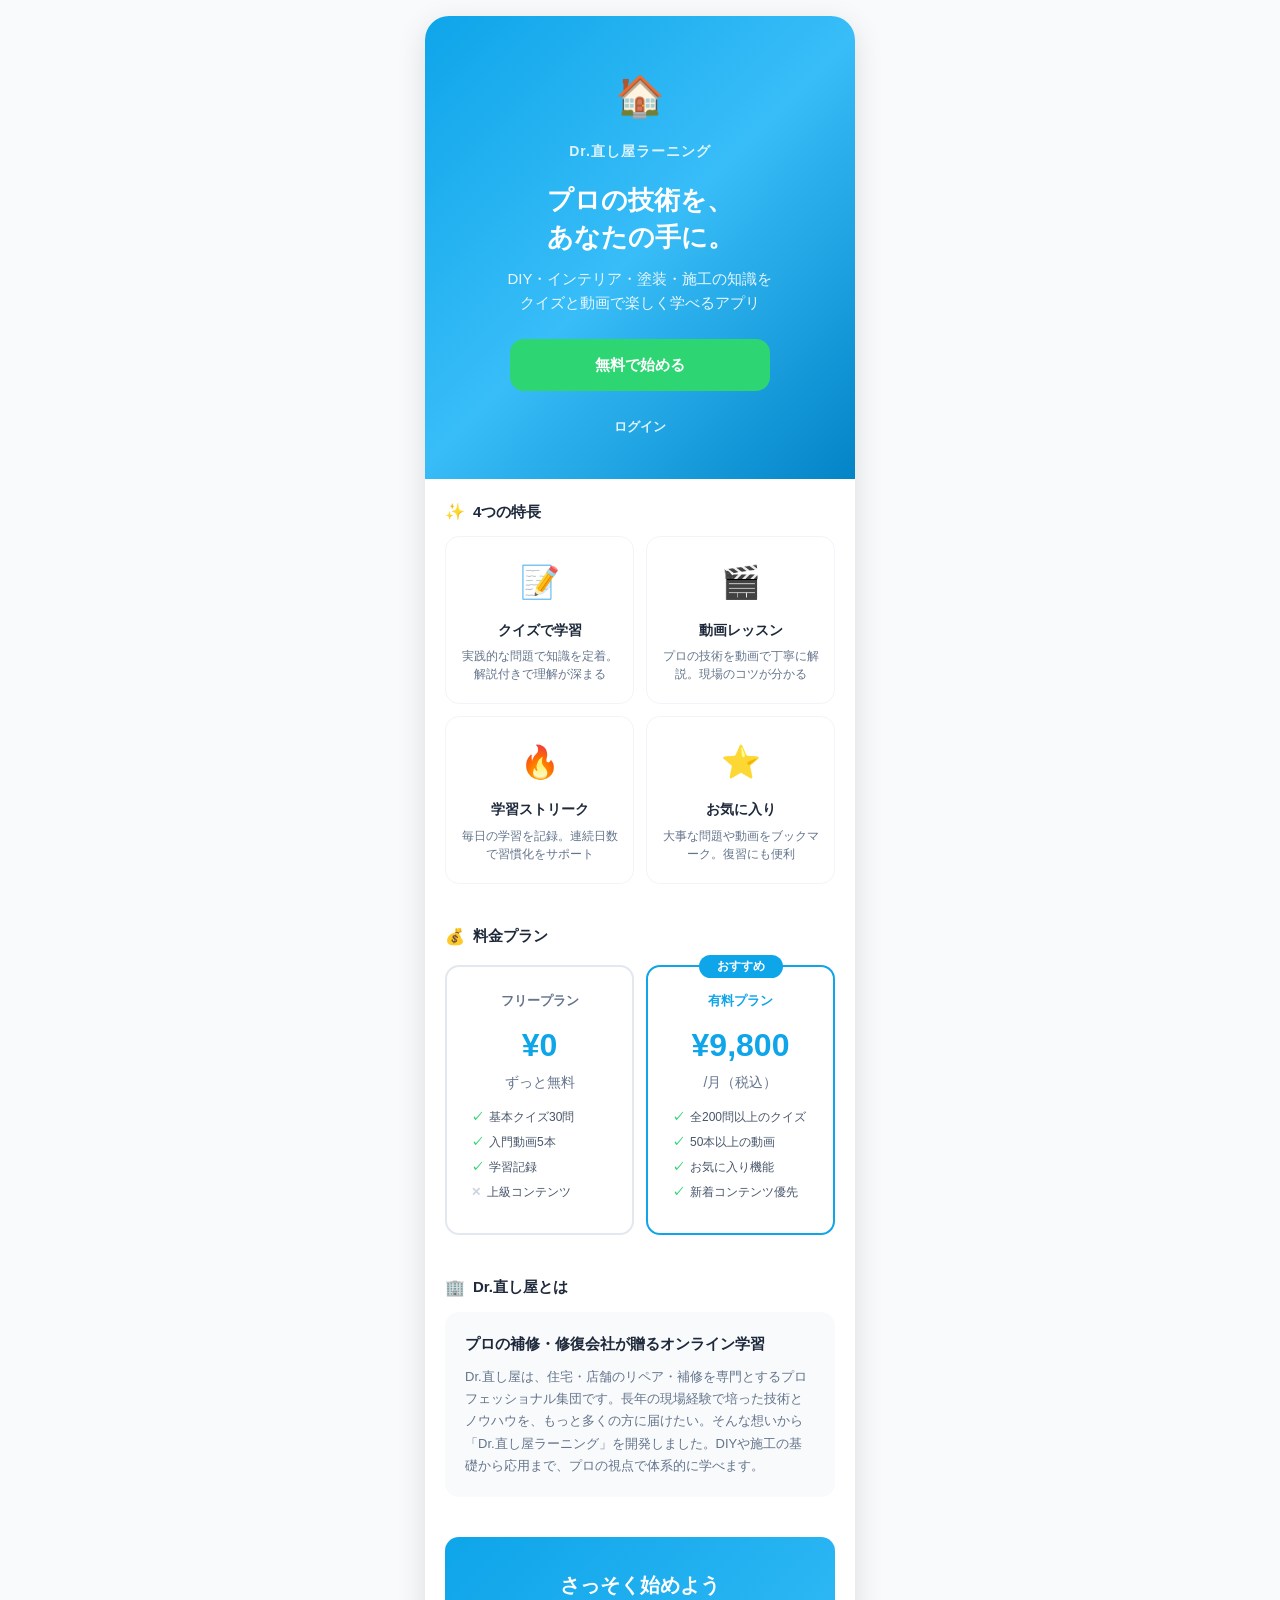
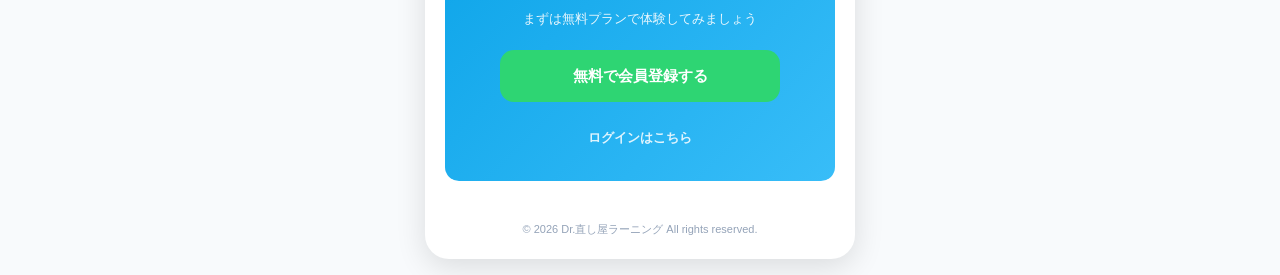
==== commit d55aa33f: "Restyle with mint/coral/sky-blue palette and simplify UI - Color scheme: sky blue (#0EA5E9), mint gr" ====
--- a/index.html
+++ b/index.html
@@ -96,7 +96,7 @@
       line-height: 1.7;
     }
     .cta-section {
-      background: linear-gradient(135deg, var(--primary) 0%, #6366F1 100%);
+      background: linear-gradient(135deg, var(--primary) 0%, #38BDF8 100%);
       border-radius: var(--radius);
       padding: 32px 20px;
       text-align: center;
--- a/style.css
+++ b/style.css
@@ -2,14 +2,17 @@
    Dr.直し屋 ラーニング - Shared Styles
    ======================================== */
 :root {
-  --primary: #3B82F6;
-  --primary-dark: #2563EB;
-  --primary-light: #93BBFD;
-  --primary-pale: #DBEAFE;
-  --primary-bg: #EFF6FF;
-  --accent: #F59E0B;
-  --accent-dark: #D97706;
-  --accent-light: #FDE68A;
+  --primary: #0EA5E9;
+  --primary-dark: #0284C7;
+  --primary-light: #7DD3FC;
+  --primary-pale: #E0F2FE;
+  --primary-bg: #F0F9FF;
+  --accent: #2ED573;
+  --accent-dark: #1DB954;
+  --accent-light: #86EFAC;
+  --coral: #FF6B6B;
+  --coral-dark: #EF4444;
+  --coral-light: #FCA5A5;
   --bg: #F8FAFC;
   --white: #FFFFFF;
   --gray-50: #F8FAFC;
@@ -23,9 +26,9 @@
   --gray-800: #1E293B;
   --text: #1E293B;
   --text-light: #64748B;
-  --danger: #EF4444;
-  --success: #22C55E;
-  --info: #3B82F6;
+  --danger: #FF6B6B;
+  --success: #2ED573;
+  --info: #0EA5E9;
   --radius: 14px;
   --radius-sm: 10px;
   --radius-xs: 6px;
@@ -131,12 +134,14 @@
 .btn-primary:hover { background: var(--primary-dark); }
 .btn-accent { background: var(--accent); color: var(--white); }
 .btn-accent:hover { background: var(--accent-dark); }
+.btn-coral { background: var(--coral); color: var(--white); }
+.btn-coral:hover { background: var(--coral-dark); }
 .btn-outline { background: transparent; border: 2px solid var(--gray-200); color: var(--text); }
 .btn-outline:hover { background: var(--gray-50); border-color: var(--gray-300); }
 .btn-ghost { background: transparent; color: var(--primary); }
 .btn-white { background: white; color: var(--primary); }
 .btn-sm { padding: 8px 16px; font-size: 13px; border-radius: var(--radius-sm); }
-.btn-danger-outline { background: transparent; border: 2px solid var(--danger); color: var(--danger); }
+.btn-danger-outline { background: transparent; border: 2px solid var(--coral); color: var(--coral); }
 
 /* ---- Cards ---- */
 .card {
@@ -157,10 +162,10 @@
   padding: 3px 10px; border-radius: 20px;
   font-size: 11px; font-weight: 600;
 }
-.tag-free { background: #DCFCE7; color: #166534; }
+.tag-free { background: #DCFCE7; color: #15803D; }
 .tag-premium { background: #FEF3C7; color: #92400E; }
-.tag-done { background: #DCFCE7; color: #166534; }
-.tag-new { background: #FEE2E2; color: #991B1B; }
+.tag-done { background: #E0F2FE; color: #0369A1; }
+.tag-new { background: #FFE0E0; color: #DC2626; }
 .tag-level { background: var(--gray-100); color: var(--gray-600); }
 
 /* ---- Progress ---- */
@@ -240,7 +245,7 @@
 
 /* ---- Fav icon ---- */
 .fav { color: var(--gray-300); cursor: pointer; font-size: 18px; transition: color 0.2s; }
-.fav.on { color: var(--danger); }
+.fav.on { color: var(--coral); }
 
 /* ---- Dividers ---- */
 .divider { height: 1px; background: var(--gray-100); margin: 20px 0; }
@@ -264,17 +269,17 @@
 }
 .banner:active { transform: scale(0.98); }
 .banner-gradient {
-  background: linear-gradient(135deg, var(--primary), #6366F1);
+  background: linear-gradient(135deg, var(--primary), #38BDF8);
   color: white;
 }
 .banner-accent {
-  background: linear-gradient(135deg, var(--accent), #F97316);
+  background: linear-gradient(135deg, var(--coral), #FF8787);
   color: white;
 }
 
 /* ---- Hero ---- */
 .hero {
-  background: linear-gradient(135deg, var(--primary) 0%, #6366F1 50%, var(--primary-dark) 100%);
+  background: linear-gradient(135deg, var(--primary) 0%, #38BDF8 50%, #0284C7 100%);
   color: var(--white); padding: 48px 24px 40px; text-align: center;
 }
 .hero h2 { font-size: 26px; line-height: 1.4; margin-bottom: 12px; font-weight: 800; }
@@ -289,10 +294,10 @@
 
 /* ---- Genre cards ---- */
 .genre-card { border-left: 4px solid var(--primary); }
-.genre-card.c1 { border-left-color: #F59E0B; }
-.genre-card.c2 { border-left-color: #3B82F6; }
-.genre-card.c3 { border-left-color: #22C55E; }
-.genre-card.c4 { border-left-color: #EF4444; }
+.genre-card.c1 { border-left-color: #0EA5E9; }
+.genre-card.c2 { border-left-color: #2ED573; }
+.genre-card.c3 { border-left-color: #FF6B6B; }
+.genre-card.c4 { border-left-color: #F59E0B; }
 .genre-card.c5 { border-left-color: #8B5CF6; }
 
 /* ---- Price ---- */
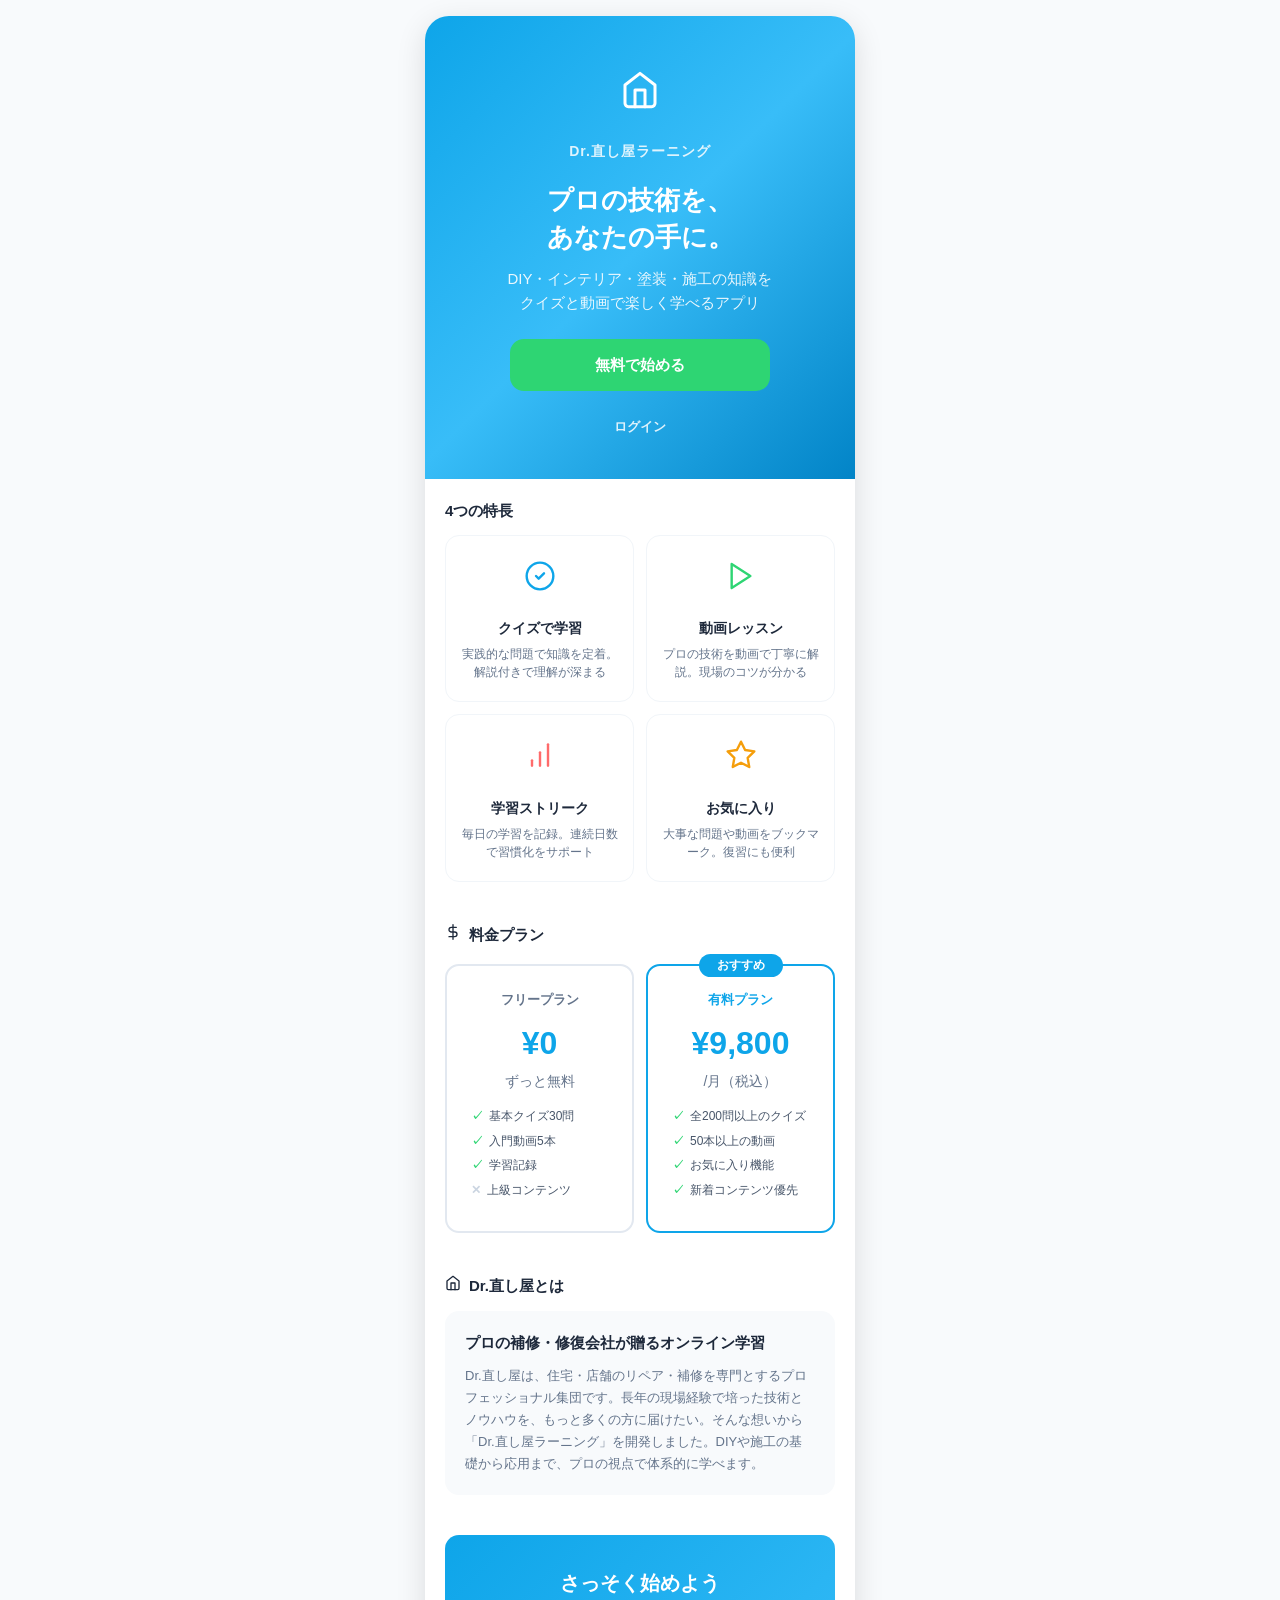
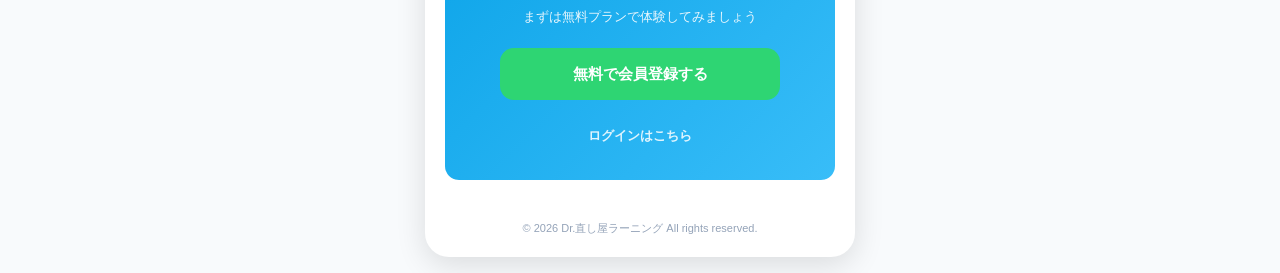
==== commit 33b5fc4b: "Replace all emoji icons with clean SVG line icons across all pages Co-Authored-By: Claude Opus 4.6 <" ====
--- a/index.html
+++ b/index.html
@@ -136,7 +136,7 @@
 
       <!-- Hero Section -->
       <div class="hero">
-        <div class="hero-logo">&#x1F3E0;</div>
+        <div class="hero-logo"><svg width="40" height="40" viewBox="0 0 24 24" fill="none" stroke="white" stroke-width="1.8" stroke-linecap="round" stroke-linejoin="round"><path d="M3 9l9-7 9 7v11a2 2 0 0 1-2 2H5a2 2 0 0 1-2-2z"/><polyline points="9 22 9 12 15 12 15 22"/></svg></div>
         <div class="hero-brand">Dr.直し屋ラーニング</div>
         <h2>プロの技術を、<br>あなたの手に。</h2>
         <p>DIY・インテリア・塗装・施工の知識を<br>クイズと動画で楽しく学べるアプリ</p>
@@ -148,25 +148,25 @@
 
       <!-- Features Section -->
       <div class="section">
-        <div class="section-title"><span class="ico">&#x2728;</span> 4つの特長</div>
+        <div class="section-title">4つの特長</div>
         <div class="features-grid">
           <div class="feature-card anim-fade">
-            <div class="feature-emoji">&#x1F4DD;</div>
+            <div class="feature-emoji"><svg width="32" height="32" viewBox="0 0 24 24" fill="none" stroke="#0EA5E9" stroke-width="1.8" stroke-linecap="round" stroke-linejoin="round"><circle cx="12" cy="12" r="10"/><path d="M9 12l2 2 4-4"/></svg></div>
             <h4>クイズで学習</h4>
             <p>実践的な問題で知識を定着。解説付きで理解が深まる</p>
           </div>
           <div class="feature-card anim-fade">
-            <div class="feature-emoji">&#x1F3AC;</div>
+            <div class="feature-emoji"><svg width="32" height="32" viewBox="0 0 24 24" fill="none" stroke="#2ED573" stroke-width="1.8" stroke-linecap="round" stroke-linejoin="round"><polygon points="5 3 19 12 5 21 5 3"/></svg></div>
             <h4>動画レッスン</h4>
             <p>プロの技術を動画で丁寧に解説。現場のコツが分かる</p>
           </div>
           <div class="feature-card anim-fade">
-            <div class="feature-emoji">&#x1F525;</div>
+            <div class="feature-emoji"><svg width="32" height="32" viewBox="0 0 24 24" fill="none" stroke="#FF6B6B" stroke-width="1.8" stroke-linecap="round" stroke-linejoin="round"><path d="M12 20V10"/><path d="M18 20V4"/><path d="M6 20v-4"/></svg></div>
             <h4>学習ストリーク</h4>
             <p>毎日の学習を記録。連続日数で習慣化をサポート</p>
           </div>
           <div class="feature-card anim-fade">
-            <div class="feature-emoji">&#x2B50;</div>
+            <div class="feature-emoji"><svg width="32" height="32" viewBox="0 0 24 24" fill="none" stroke="#F59E0B" stroke-width="1.8" stroke-linecap="round" stroke-linejoin="round"><polygon points="12 2 15.09 8.26 22 9.27 17 14.14 18.18 21.02 12 17.77 5.82 21.02 7 14.14 2 9.27 8.91 8.26 12 2"/></svg></div>
             <h4>お気に入り</h4>
             <p>大事な問題や動画をブックマーク。復習にも便利</p>
           </div>
@@ -175,7 +175,7 @@
 
       <!-- Pricing Section -->
       <div class="section">
-        <div class="section-title"><span class="ico">&#x1F4B0;</span> 料金プラン</div>
+        <div class="section-title"><span class="ico"><svg width="16" height="16" viewBox="0 0 24 24" fill="none" stroke="currentColor" stroke-width="2" stroke-linecap="round" stroke-linejoin="round"><line x1="12" y1="1" x2="12" y2="23"/><path d="M17 5H9.5a3.5 3.5 0 0 0 0 7h5a3.5 3.5 0 0 1 0 7H6"/></svg></span> 料金プラン</div>
         <div class="pricing-grid">
           <!-- Free Plan -->
           <div class="price-card">
@@ -206,7 +206,7 @@
 
       <!-- About Section -->
       <div class="section">
-        <div class="section-title"><span class="ico">&#x1F3E2;</span> Dr.直し屋とは</div>
+        <div class="section-title"><span class="ico"><svg width="16" height="16" viewBox="0 0 24 24" fill="none" stroke="currentColor" stroke-width="2" stroke-linecap="round" stroke-linejoin="round"><path d="M3 9l9-7 9 7v11a2 2 0 0 1-2 2H5a2 2 0 0 1-2-2z"/><polyline points="9 22 9 12 15 12 15 22"/></svg></span> Dr.直し屋とは</div>
         <div class="about-section">
           <h4>プロの補修・修復会社が贈るオンライン学習</h4>
           <p>Dr.直し屋は、住宅・店舗のリペア・補修を専門とするプロフェッショナル集団です。長年の現場経験で培った技術とノウハウを、もっと多くの方に届けたい。そんな想いから「Dr.直し屋ラーニング」を開発しました。DIYや施工の基礎から応用まで、プロの視点で体系的に学べます。</p>
